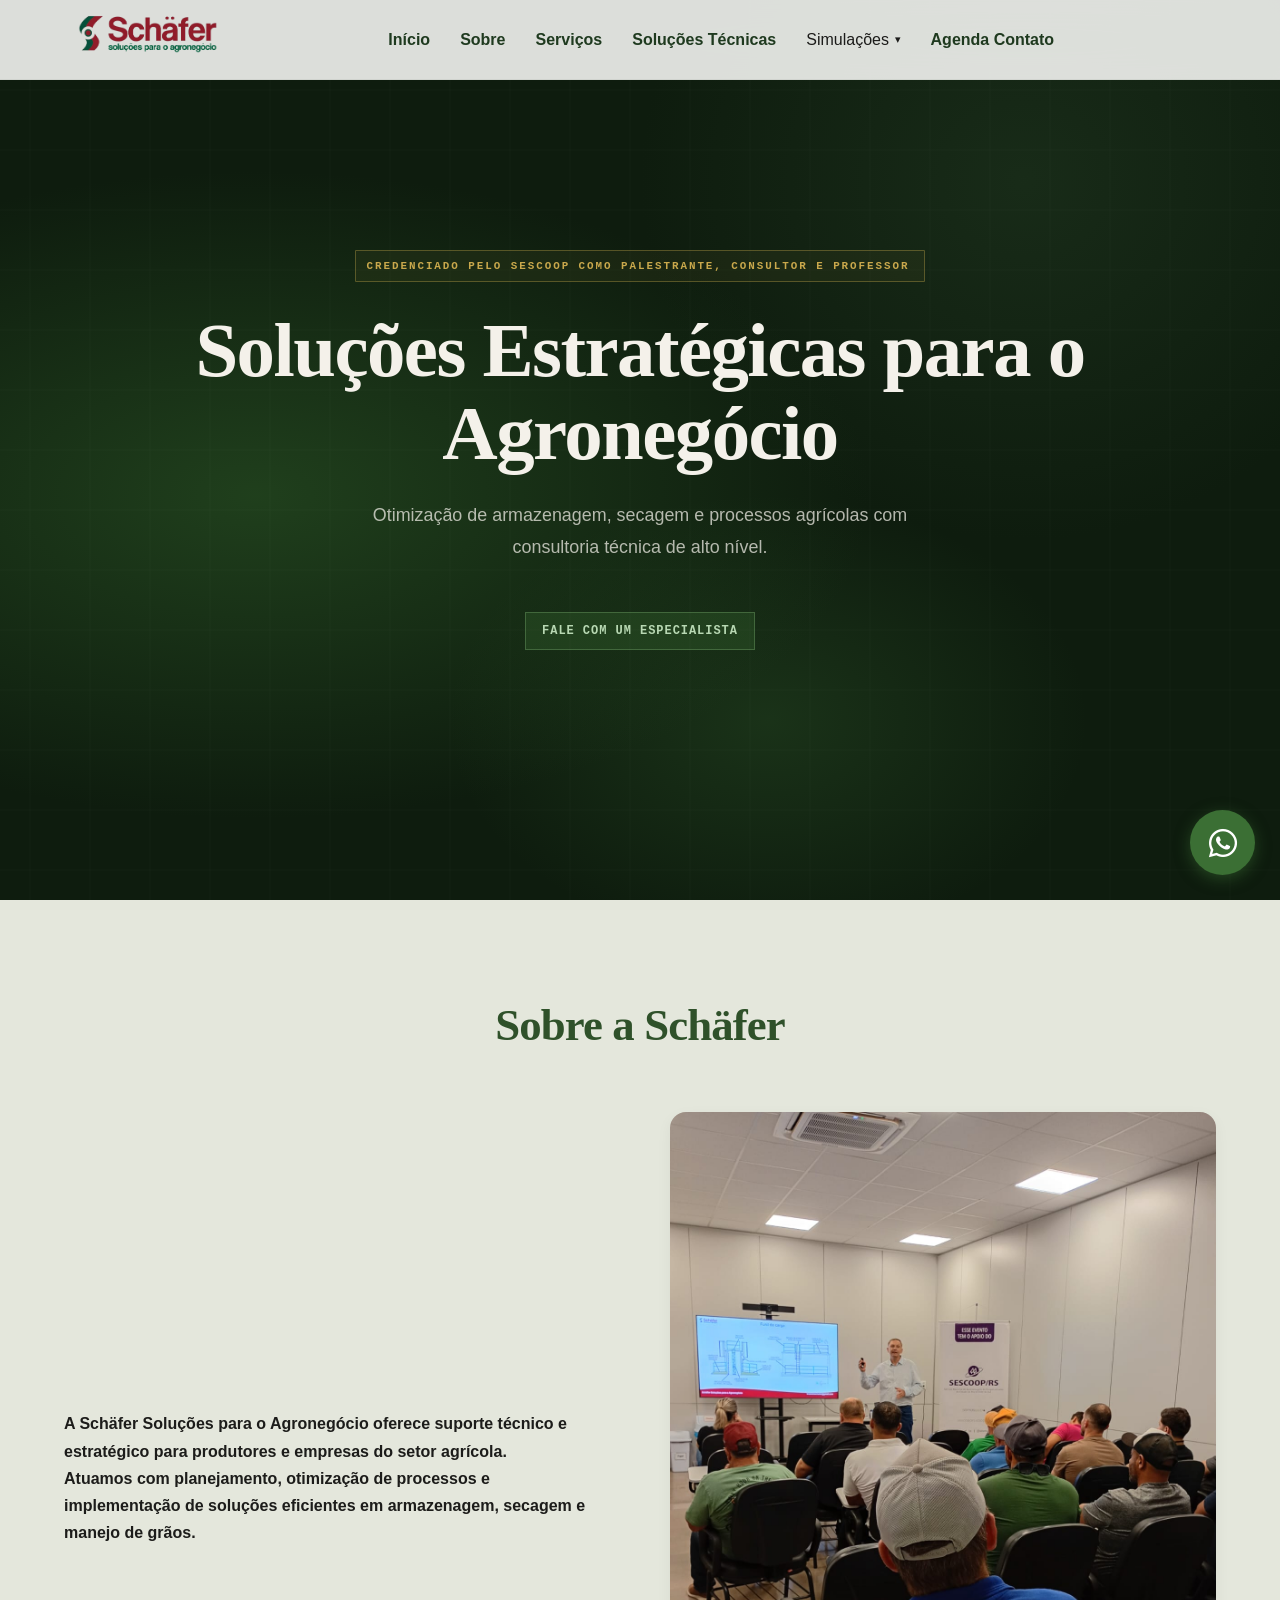
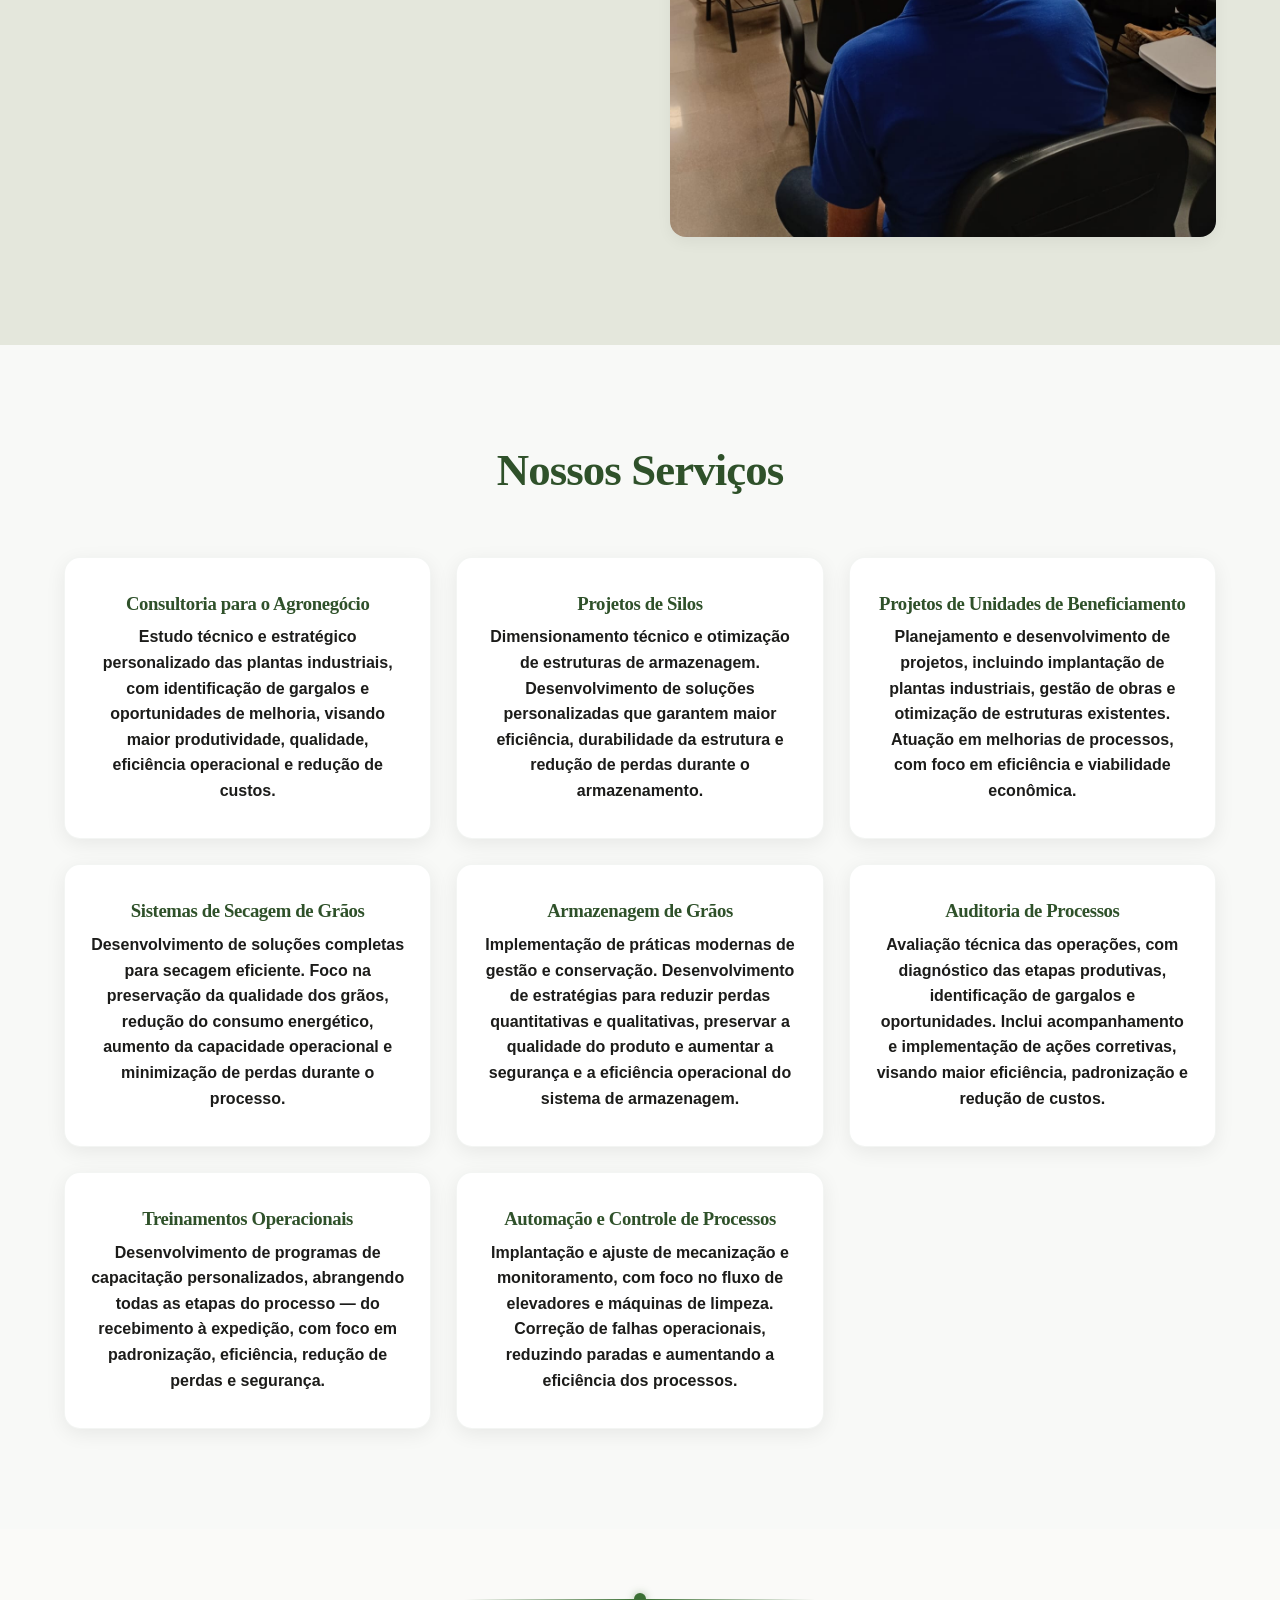
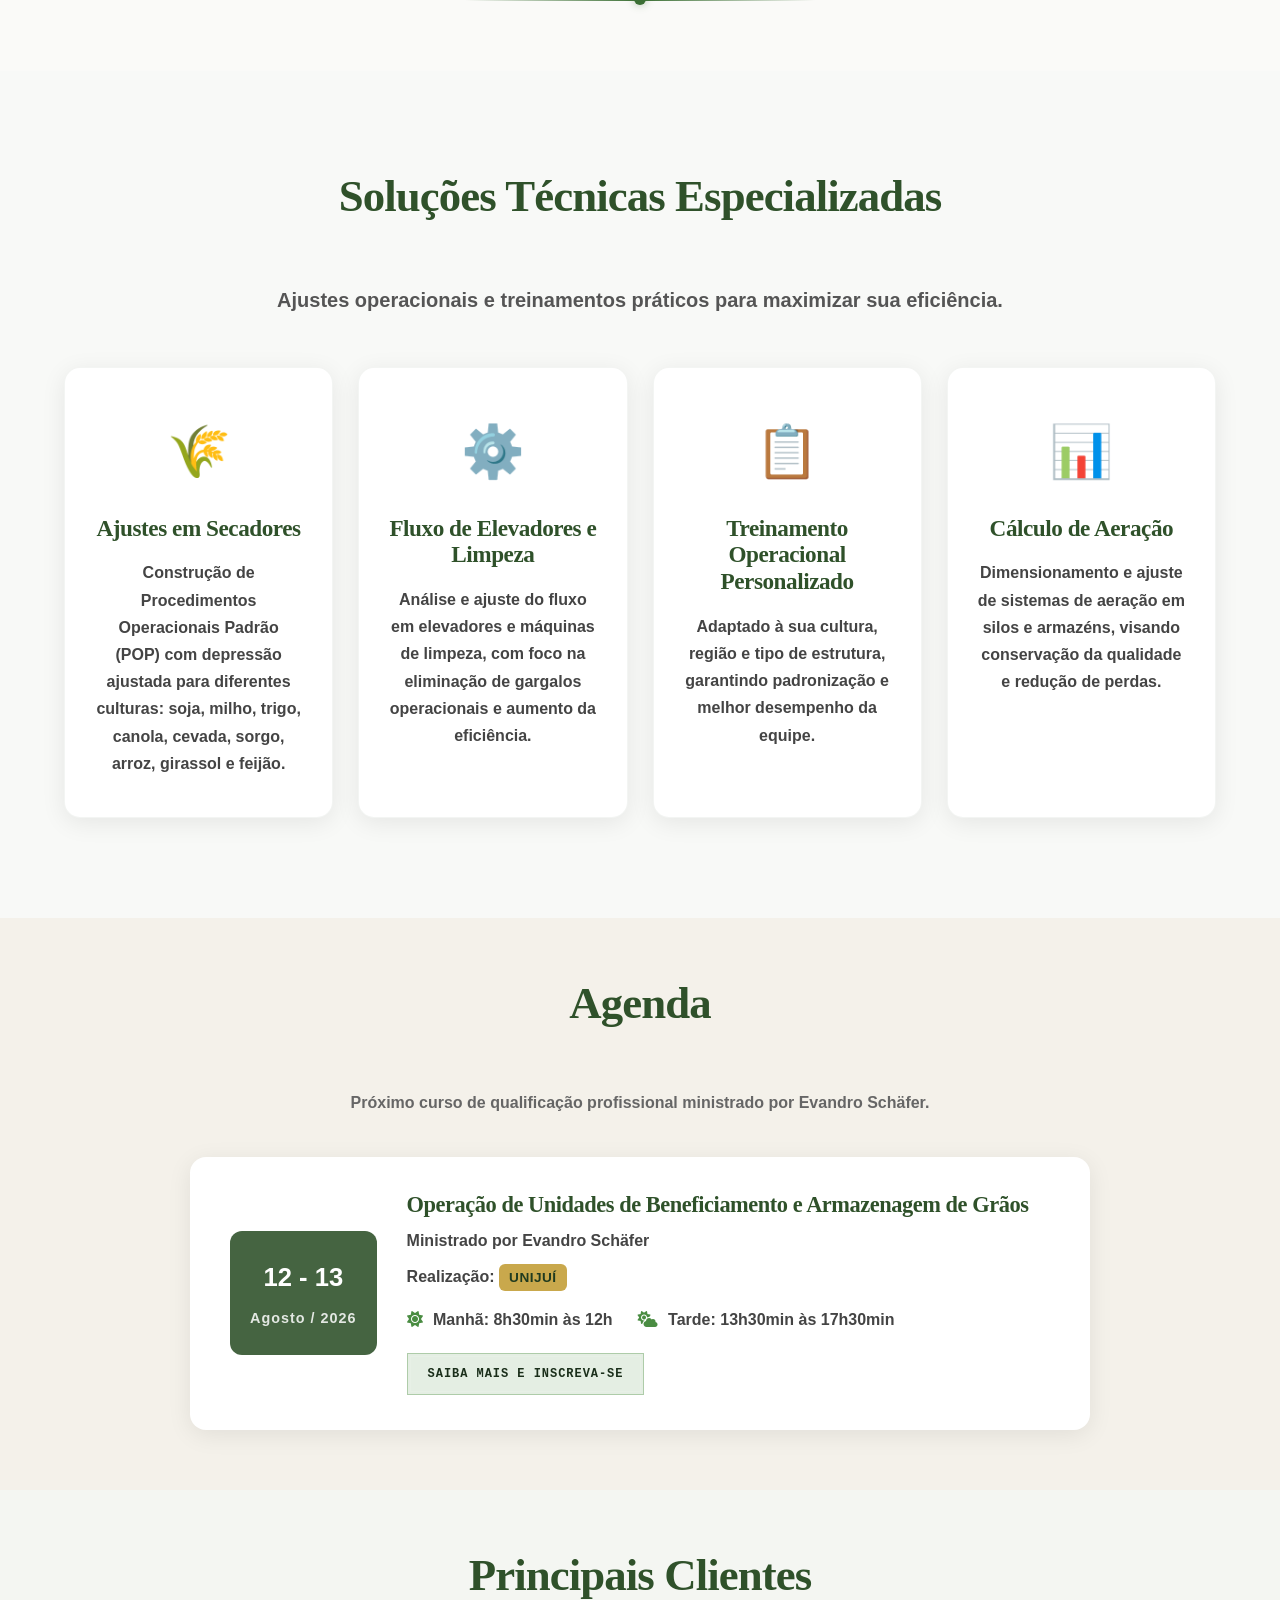
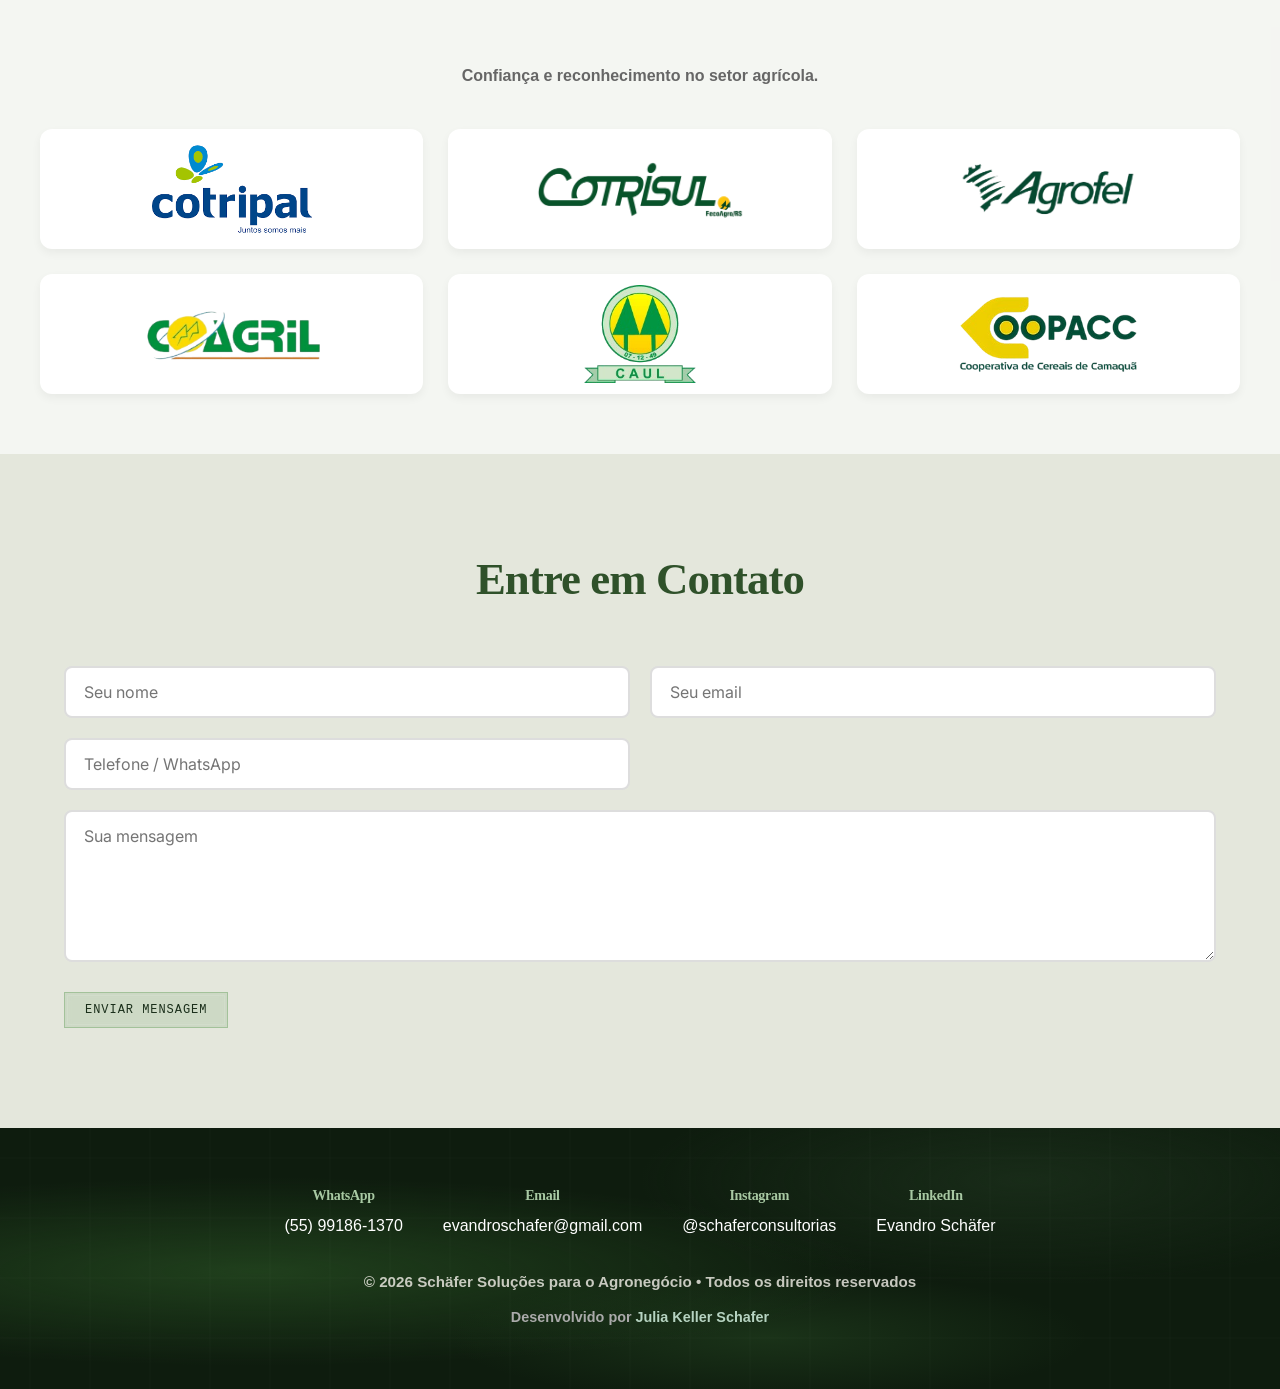
==== index.html @ 18517908 "Fix HTML tag for strong element in index.html" ====
<!DOCTYPE html>
<html lang="pt-br">
<head>
    <meta charset="UTF-8">
    <meta name="viewport" content="width=device-width, initial-scale=1.0">
    <title>Schäfer Soluções | Consultoria Agrícola e Armazenagem de Grãos no RS</title>
    <meta name="description" content="Consultoria agrícola especializada em armazenagem, secagem e manejo de grãos. Soluções eficientes para o agronegócio no Rio Grande do Sul.">
    <meta name="keywords" content="consultoria agrícola, armazenagem de grãos, secagem de grãos, silos, agronegócio RS">
    <meta name="author" content="Schäfer Soluções para o Agronegócio">
    <meta name="robots" content="index, follow">
    <meta property="og:title" content="Schäfer Soluções para o Agronegócio">
    <meta property="og:description" content="Soluções em armazenagem, secagem e manejo de grãos.">
    <meta property="og:type" content="website">
    <meta property="og:url" content="https://schafersolucoes.com.br/">
    <meta property="og:image" content="https://schafersolucoes.com.br/logo.png">
    <link rel="canonical" href="https://schafersolucoes.com.br/">
    <link rel="stylesheet" href="style.css">
    <meta name="geo.region" content="BR-RS">
    <meta name="geo.placename" content="Rio Grande do Sul">
    <link rel="icon" href="/schafer_mini.png" type="image/png">
    <link rel="icon" sizes="32x32" href="/schafer_mini.png">
    <link rel="icon" sizes="192x192" href="/schafer_mini.png">
    <link rel="apple-touch-icon" href="/schafer_mini.png">
    <link href="https://fonts.googleapis.com/css2?family=Inter:wght@400;500;600;700&family=Playfair+Display:wght@700&display=swap" rel="stylesheet">
    <link rel="stylesheet" href="https://cdnjs.cloudflare.com/ajax/libs/font-awesome/6.5.0/css/all.min.css">

    <!-- ============================================================
         SIMULAÇÕES — estilos do item de menu (adição isolada)
         Fica depois do style.css para sobrepor corretamente.
         ============================================================ -->
    <style>
        .sim-dropdown { position: relative; display: inline-block; }

        .sim-toggle {
            font: inherit;
            color: inherit;
            background: none;
            border: 0;
            padding: 0;
            margin: 0;
            cursor: pointer;
            display: inline-flex;
            align-items: center;
            gap: .35rem;
            line-height: inherit;
            white-space: nowrap;
        }
        .sim-caret { font-size: .7em; transition: transform .2s ease; }
        .sim-dropdown.is-open .sim-caret { transform: rotate(180deg); }

        .sim-menu {
            position: absolute;
            top: calc(100% + 14px);
            left: 50%;
            transform: translateX(-50%) translateY(-6px);
            min-width: 330px;
            background: #fff;
            border-radius: 12px;
            box-shadow: 0 14px 36px rgba(0, 0, 0, .16);
            padding: .5rem;
            opacity: 0;
            visibility: hidden;
            transition: opacity .18s ease, transform .18s ease, visibility .18s;
            z-index: 1200;
        }
        .sim-dropdown.is-open .sim-menu {
            opacity: 1;
            visibility: visible;
            transform: translateX(-50%) translateY(0);
        }

        /* Especificidade alta para vencer as regras de ".menu a" do style.css */
        .menu .sim-menu a,
        .sim-menu a {
            display: flex;
            gap: .7rem;
            align-items: flex-start;
            padding: .7rem .8rem;
            margin: 0;
            border-radius: 8px;
            text-decoration: none;
            color: #1f3a1f;
            font-size: .92rem;
            font-weight: 400;
            text-align: left;
            line-height: 1.35;
            transition: background .15s ease;
        }
        .menu .sim-menu a:hover,
        .sim-menu a:hover {
            background: rgba(59, 111, 52, .09);
            color: #3b6f34;
        }

        .sim-menu strong { display: block; font-size: .92rem; font-weight: 600; }
        .sim-menu small  { display: block; font-size: .78rem; opacity: .65; margin-top: .2rem; font-weight: 400; }
        .sim-ico { font-size: 1.1rem; line-height: 1.35; flex-shrink: 0; }

        /* --- Mobile: vira acordeão dentro do menu ☰ --- */
        @media (max-width: 900px) {
            .sim-dropdown { display: block; width: 100%; }
            .sim-toggle   { width: 100%; justify-content: center; }

            .sim-menu {
                position: static;
                transform: none;
                min-width: 0;
                width: 100%;
                box-shadow: none;
                background: rgba(59, 111, 52, .07);
                margin-top: .5rem;
                padding: .25rem;
                display: none;
                opacity: 1;
                visibility: visible;
            }
            .sim-dropdown.is-open .sim-menu { display: block; transform: none; }
            .sim-menu small { display: none; }
        }
    </style>
</head>

<body>
    <!-- HEADER -->
    <header class="cabecalho">
        <div class="logo-area">
            <a href="#inicio">
                <img src="./logo.png" alt="Logo Schäfer" class="logo">
            </a>
        </div>
        
        <nav class="menu" id="menu">
            <a href="#inicio">Início</a>
            <a href="#sobre">Sobre</a>
            <a href="#servicos">Serviços</a>
            <a href="#servicos-tecnicos">Soluções Técnicas</a>

            <!-- ===== SIMULAÇÕES (novo) ===== -->
            <div class="sim-dropdown" id="sim-dropdown">
                <button type="button" class="sim-toggle" id="sim-toggle" aria-expanded="false" aria-haspopup="true">
                    Simulações
                    <span class="sim-caret" aria-hidden="true">▾</span>
                </button>

                <div class="sim-menu" role="menu">
                    <a role="menuitem"
                       href="https://juliaschafer.github.io/simuladorSchafer/"
                       target="_blank" rel="noopener noreferrer">
                        <span class="sim-ico" aria-hidden="true">🌾</span>
                        <span>
                            <strong>Simulador de Perdas na Armazenagem</strong>
                            <small>Estime perdas de matéria seca e o impacto financeiro</small>
                        </span>
                    </a>

                    <a role="menuitem"
                       href="https://juliaschafer.github.io/simuladorInsetorSchafer/"
                       target="_blank" rel="noopener noreferrer">
                        <span class="sim-ico" aria-hidden="true">🪲</span>
                        <span>
                            <strong>Simulador de Infestação em Grãos Armazenados</strong>
                            <small>Projete o crescimento populacional de insetos</small>
                        </span>
                    </a>

                    <a role="menuitem"
                       href="https://juliaschafer.github.io/Simuladorequilibrioschafer/"
                       target="_blank" rel="noopener noreferrer">
                        <span class="sim-ico" aria-hidden="true">💧</span>
                        <span>
                            <strong>Simulador de Equilíbrio Higroscópico<strong>
                            <small>Projete a umidade em que o grão vai estacionar</small>
                        </span>
                    </a>
                </div>
            </div>
            <!-- ===== /SIMULAÇÕES ===== -->

            <a href="#agenda">Agenda</a>
            <a href="#contato">Contato</a>
        </nav>

        <button class="menu-mobile" id="menu-btn">☰</button>
    </header>

    <!-- HERO -->
    <section id="inicio" class="hero">
        <div class="hero-content">
            <p class="hero-cred">
                Credenciado pelo SESCOOP como palestrante, consultor e professor
            </p>
            <h1>Soluções Estratégicas para o Agronegócio</h1>
            
            <p class="hero-desc">
                Otimização de armazenagem, secagem e processos agrícolas com consultoria técnica de alto nível.
            </p>
            <a href="#contato" class="btn-primary">Fale com um Especialista</a>
        </div>
    </section>


    <!-- SOBRE -->
    <section id="sobre" class="section">
        <div class="container">
            <h2>Sobre a Schäfer</h2>
            <div class="sobre-grid">
                <div class="sobre-texto">
                    <p>A Schäfer Soluções para o Agronegócio oferece suporte técnico e estratégico para produtores e empresas do setor agrícola.</p>
                    <p>Atuamos com planejamento, otimização de processos e implementação de soluções eficientes em armazenagem, secagem e manejo de grãos.</p>
                </div>
                <div class="sobre-imagem">
                    <img src="palestra.jpeg" alt="Palestra Schäfer">
                </div>
            </div>
        </div>
    </section>

    <!-- SERVIÇOS GERAIS -->
    <section id="servicos" class="section bg-light">
        <div class="container">
            <h2>Nossos Serviços</h2>
            <div class="servicos-grid">
                <div class="card"><h3>Consultoria para o Agronegócio</h3><p>Estudo técnico e estratégico personalizado das plantas industriais, com identificação de gargalos e oportunidades de melhoria, visando maior produtividade, qualidade, eficiência operacional e redução de custos.</p></div>
                <div class="card"><h3>Projetos de Silos</h3><p>Dimensionamento técnico e otimização de estruturas de armazenagem. Desenvolvimento de soluções personalizadas que garantem maior eficiência, durabilidade da estrutura e redução de perdas durante o armazenamento.</p></div>
                <div class="card"><h3>Projetos de Unidades de Beneficiamento</h3><p> Planejamento e desenvolvimento de projetos, incluindo implantação de plantas industriais, gestão de obras e otimização de estruturas existentes. Atuação em melhorias de processos, com foco em eficiência e viabilidade econômica.</p></div>
                <div class="card"><h3>Sistemas de Secagem de Grãos</h3><p>Desenvolvimento de soluções completas para secagem eficiente. Foco na preservação da qualidade dos grãos, redução do consumo energético, aumento da capacidade operacional e minimização de perdas durante o processo.</p></div>
                <div class="card"><h3>Armazenagem de Grãos</h3><p>Implementação de práticas modernas de gestão e conservação. Desenvolvimento de estratégias para reduzir perdas quantitativas e qualitativas, preservar a qualidade do produto e aumentar a segurança e a eficiência operacional do sistema de armazenagem.</p></div>
                <div class="card"><h3>Auditoria de Processos</h3><p>Avaliação técnica das operações, com diagnóstico das etapas produtivas, identificação de gargalos e oportunidades. Inclui acompanhamento e implementação de ações corretivas, visando maior eficiência, padronização e redução de custos.</p></div>
                <div class="card"><h3>Treinamentos Operacionais</h3><p>Desenvolvimento de programas de capacitação personalizados, abrangendo todas as etapas do processo — do recebimento à expedição, com foco em padronização, eficiência, redução de perdas e segurança.</p></div>
                <div class="card"><h3>Automação e Controle de Processos</h3><p>Implantação e ajuste de mecanização e monitoramento, com foco no fluxo de elevadores e máquinas de limpeza. Correção de falhas operacionais, reduzindo paradas e aumentando a eficiência dos processos.</p></div>
            </div>
        </div>
    </section>

    <div class="divider-elegante"></div>

    <!-- SOLUÇÕES TÉCNICAS -->
    <section id="servicos-tecnicos" class="section">
        <div class="container">
            <h2>Soluções Técnicas Especializadas</h2>
            <p class="subtitulo">Ajustes operacionais e treinamentos práticos para maximizar sua eficiência.</p>
        
            <div class="servicos-destaque-grid">
                <div class="card-destaque">
                <div class="card-icon">🌾</div>
                <h3>Ajustes em Secadores</h3>
                <p>Construção de <strong>Procedimentos Operacionais Padrão (POP)</strong> com depressão ajustada para diferentes culturas: soja, milho, trigo, canola, cevada, sorgo, arroz, girassol e feijão.</p>
            </div>

            <div class="card-destaque">
                <div class="card-icon">⚙️</div>
                <h3>Fluxo de Elevadores e Limpeza</h3>
                <p>Análise e ajuste do fluxo em elevadores e máquinas de limpeza, com foco na eliminação de gargalos operacionais e aumento da eficiência.</p>
            </div>

            <div class="card-destaque">
                <div class="card-icon">📋</div>
                <h3>Treinamento Operacional Personalizado</h3>
                <p>Adaptado à sua cultura, região e tipo de estrutura, garantindo padronização e melhor desempenho da equipe.</p>
            </div>

            <div class="card-destaque">
                <div class="card-icon">📊</div>
                <h3>Cálculo de Aeração</h3>
                <p>Dimensionamento e ajuste de sistemas de aeração em silos e armazéns, visando conservação da qualidade e redução de perdas.</p>
            </div>
        </div>
    </section>

    <!-- AGENDA -->
    <section id="agenda" class="agenda-section">
        <div class="agenda-container">
            <h2>Agenda</h2>
            <p class="agenda-subtitulo">Próximo curso de qualificação profissional ministrado por Evandro Schäfer.</p>

            <div class="agenda-card">
                <div class="agenda-data">
                    <span class="agenda-dia">12 - 13</span>
                    <span class="agenda-mes">Agosto / 2026</span>
                </div>
                <div class="agenda-info">
                    <h3>Operação de Unidades de Beneficiamento e Armazenagem de Grãos</h3>
                    <p class="agenda-instrutor">Ministrado por <strong>Evandro Schäfer</strong></p>
                    <p class="agenda-realizacao">Realização: <span class="badge-unijui">UNIJUÍ</span></p>

                    <div class="agenda-horarios">
                        <span><i class="fas fa-sun"></i> Manhã: 8h30min às 12h</span>
                        <span><i class="fas fa-cloud-sun"></i> Tarde: 13h30min às 17h30min</span>
                    </div>

                    <a href="https://www.unijui.edu.br/estude/educacao-continuada/qualificacao-profissional/operaco-de-unidades-de-beneficiamento-e-armazenagem-de-gros-721" target="_blank" rel="noopener noreferrer" class="btn-msg">
                        Saiba mais e inscreva-se
                    </a>
                </div>
            </div>
        </div>
    </section>

    <!-- Principais Clientes -->
<section id="clientes" class="clientes-section">
    <div class="clientes-container">
        <h2>Principais Clientes</h2>
        <p class="clientes-subtitulo">Confiança e reconhecimento no setor agrícola.</p>

        <div class="clientes-grid">
            <div class="cliente-card">
                <img src="./cotripal.png" alt="Cotipal">
            </div>

            <div class="cliente-card">
                <img src="./cotrisul.png" alt="Cotrisul">
            </div>

            <div class="cliente-card">
                <img src="./agrofel.png" alt="Agrofel">
            </div>

            <div class="cliente-card">
                <img src="./coagril.png" alt="Coagril">
            </div>

            <div class="cliente-card">
                <img src="./caul.png" alt="Caul">
            </div>

            <div class="cliente-card">
                <img src="./coopacc.png" alt="Coopac">
            </div>
        </div>
    </div>
</section>

    <!-- CONTATO -->
    <section id="contato" class="section bg-light">
        <div class="container">
            <h2>Entre em Contato</h2>
            
            <form action="https://formsubmit.co/evandroschafer@gmail.com" method="POST" id="contact-form"   target="_blank">
                
                <div class="form-grid">
                    <div class="form-group">
                        <input id = "nomeform" type="text" name="nome" placeholder="Seu nome" required>
                    </div>
                    <div class="form-group">
                        <input id = "emailform" type="email" name="email" placeholder="Seu email" required>
                    </div>
                    <div class="form-group">
                        <input id = "telefoneform" type="tel" name="telefone" placeholder="Telefone / WhatsApp">
                    </div>
                    <div class="form-group full">
                        <textarea id = "mensagemform" name="mensagem" placeholder="Sua mensagem" rows="6" required></textarea>
                    </div>
                </div>

                <input type="hidden" name="_subject" value="Nova mensagem do site Schäfer!">
                <input type="hidden" name="_captcha" value="false">
                <input type="hidden" name="_url" value="Schäfer Soluções">
                <input type="text" name="_honey" style="display:none;" aria-hidden="true">

                <button type="submit" class="btn-msg">Enviar Mensagem</button>
            </form>

            <!-- Mensagem de Sucesso (aparece depois do envio) -->
            <div id="success-message" class="success-message" style="display: none; text-align: center; padding: 40px 20px; background: #f0f8f0; border-radius: 12px; margin-top: 30px;">
                <i class="fas fa-check-circle" style="font-size: 3.8rem; color: #3b6f34;"></i>
                <h3 style="color: #1f3a1f; margin: 15px 0 10px;">Mensagem enviada com sucesso!</h3>
                <p style="color: #444;">Obrigado pelo contato!<br>Em breve entraremos em contato.</p>
            </div>
        </div>
    </section>

    <!-- BOTÃO WHATSAPP FLUTUANTE -->
    <a href="https://wa.me/5555991861370" target="_blank" class="whatsapp-float" title="Falar no WhatsApp">
        <i class="fab fa-whatsapp"></i>
    </a>

    <!-- FOOTER -->
<footer class="rodape">
    <div class="contato">
        <div class="contato-item">
            <h4>WhatsApp</h4>
            <a href="https://wa.me/5555991861370" target="_blank" rel="noopener noreferrer">
                (55) 99186-1370
            </a>
        </div>

        <div class="contato-item">
            <h4>Email</h4>
            <a href="mailto:evandroschafer@gmail.com">
                evandroschafer@gmail.com
            </a>
        </div>

        <div class="contato-item">
            <h4>Instagram</h4>
            <a href="https://www.instagram.com/schaferconsultorias" target="_blank" rel="noopener noreferrer">
                @schaferconsultorias
            </a>
        </div>

        <div class="contato-item">
            <h4>LinkedIn</h4>
            <a href="https://www.linkedin.com/in/evandro-sch%C3%A4fer-57763055/" target="_blank" rel="noopener noreferrer">
                Evandro Schäfer
            </a>
        </div>
    </div>
    
    <p class="footer-copy">
        © 2026 Schäfer Soluções para o Agronegócio • Todos os direitos reservados
    </p>

<p class="footer-dev">
    Desenvolvido por 
    <a href="mailto:juliakellerschafer@gmail.com">
        Julia Keller Schafer
    </a>
</p>
</footer>

    <script src="script.js"></script>

    <!-- ============================================================
         SIMULAÇÕES — comportamento do dropdown (adição isolada)
         Roda depois do script.js, sem alterar nada dele.
         ============================================================ -->
    <script>
    (function () {
        var drop = document.getElementById('sim-dropdown');
        var btn = document.getElementById('sim-toggle');
        var menuBtn = document.getElementById('menu-btn');
        if (!drop || !btn) return;

        // Detecta o modo mobile pela visibilidade real do botão ☰,
        // assim funciona qualquer que seja o breakpoint do style.css.
        function isMobile() {
            return menuBtn && getComputedStyle(menuBtn).display !== 'none';
        }

        function setOpen(open) {
            drop.classList.toggle('is-open', open);
            btn.setAttribute('aria-expanded', open ? 'true' : 'false');
        }

        btn.addEventListener('click', function (e) {
            e.preventDefault();
            e.stopPropagation();
            setOpen(!drop.classList.contains('is-open'));
        });

        // Desktop: abre ao passar o mouse
        drop.addEventListener('mouseenter', function () {
            if (!isMobile()) setOpen(true);
        });
        drop.addEventListener('mouseleave', function () {
            if (!isMobile()) setOpen(false);
        });

        // Fecha ao clicar fora
        document.addEventListener('click', function (e) {
            if (!drop.contains(e.target)) setOpen(false);
        });

        // Fecha ao escolher um simulador
        drop.querySelectorAll('.sim-menu a').forEach(function (a) {
            a.addEventListener('click', function () { setOpen(false); });
        });

        // Esc fecha
        document.addEventListener('keydown', function (e) {
            if (e.key === 'Escape') setOpen(false);
        });
    })();
    </script>
</body>
</html>
---- style.css ----
* {
    margin: 0;
    padding: 0;
    box-sizing: border-box;
}

#sobre {
  background: rgb(228, 231, 220);
}
#servicos {
  background: #f8f9f7;
}
#servicos-tecnicos {
  background:#f8f9f7 ; 
}
#contato {
  background: rgb(228, 231, 220);
}

@import url('https://fonts.googleapis.com/css2?family=Cormorant+Garamond:ital,wght@0,400;0,500;0,600;0,700;1,400;1,600&family=DM+Sans:wght@300;400;500;600&family=DM+Mono:wght@400;500&display=swap');

:root {
  --forest:    #1a2e1a;
  --deep:      #0e1c0e;
  --green:     #2e5c28;
  --mid:       #4a8c42;
  --sage:      #7aab70;
  --mint:      #b8d8b3;
  --cream:     #f4f1ea;
  --parchment: #ede9de;
  --gold:      #c9a84c;
  --gold-lt:   #e8c96a;
  --white:     #fafaf8;
  --ink:       #1c1c1a;
  --muted:     #6b6b60;
  --font-display: 'Cormorant Garamond', serif;
  --font-body:    'DM Sans', sans-serif;
  --font-mono:    'DM Mono', monospace;
  --ease-out: cubic-bezier(0.16, 1, 0.3, 1);
}
*, *::before, *::after { margin: 0; padding: 0; box-sizing: border-box; }
html { scroll-behavior: smooth; }

*, *::before, *::after { margin: 0; padding: 0; box-sizing: border-box; }
html { scroll-behavior: smooth; }
body {
  font-family: var(--font-body);
  font-weight: 300;
  color: var(--ink);
  background: var(--white);
  line-height: 1.7;
  overflow-x: hidden;
}

h1, h2, h3, h4 {
  font-family: var(--font-display);
  font-weight: 600;
  line-height: 1.15;
  letter-spacing: -0.02em;
}
::selection { background: var(--gold); color: var(--forest); }
::-webkit-scrollbar { width: 6px; }
::-webkit-scrollbar-track { background: var(--cream); }
::-webkit-scrollbar-thumb { background: var(--sage); border-radius: 3px; }

.cabecalho {
  position: fixed; top: 0; left: 0; right: 0; z-index: 1000;
  padding: 0 5%; height: 80px;
  display: flex; align-items: center; justify-content: space-between;
  background: rgba(250,250,248,0.88);
  backdrop-filter: blur(20px) saturate(1.4);
  -webkit-backdrop-filter: blur(20px) saturate(1.4);
  border-bottom: 1px solid rgba(26,46,26,0.06);
  transition: all 0.4s var(--ease-out);
}
.cabecalho.scrolled {
  background: rgba(250,250,248,0.97);
  box-shadow: 0 4px 30px rgba(26,46,26,0.08);
}

.logo { height: 65px; width: auto; transition: opacity 0.3s; }
.logo:hover { opacity: 0.8; }

.menu {
    display: flex;
    gap: 30px;
}

.menu a {
    text-decoration: none;
    color: #1f3a1f; 
    font-weight: 600;  
    font-size: 1rem;
    transition: all 0.3s ease;
}

.menu a:hover {
    color: #3b6f34;
}

/* Hero */


.hero {
  position: relative; min-height: 100vh;
  display: flex; align-items: center; overflow: hidden;
  background: var(--deep);
}
.hero::before {
  content: ''; position: absolute; inset: 0;
  background:
    radial-gradient(ellipse 80% 60% at 20% 55%, rgba(46,92,40,0.55) 0%, transparent 60%),
    radial-gradient(ellipse 60% 80% at 80% 20%, rgba(26,46,26,0.85) 0%, transparent 50%),
    radial-gradient(ellipse 50% 50% at 60% 80%, rgba(74,140,66,0.2) 0%, transparent 50%);
  animation: heroShift 14s ease-in-out infinite alternate;
}
@keyframes heroShift {
  0%   { transform: scale(1) translate(0,0); }
  100% { transform: scale(1.05) translate(-1.5%,1%); }
}
.hero::after {
  content: ''; position: absolute; inset: 0;
  background-image: url("data:image/svg+xml,%3Csvg width='60' height='60' viewBox='0 0 60 60' xmlns='http://www.w3.org/2000/svg'%3E%3Cg fill='none' stroke='rgba(184,216,179,0.035)' stroke-width='0.5'%3E%3Cpath d='M0 30h60M30 0v60'/%3E%3C/g%3E%3C/svg%3E");
  pointer-events: none;
}

.hero-content {
  position: relative;
  z-index: 2;
  width: 90%;
  max-width: 1000px; 
  margin: 0 auto;
  text-align: center;
  animation: heroReveal 1.2s var(--ease-out) both;
}

@keyframes heroReveal {
  from { opacity: 0; transform: translateY(40px); }
  to   { opacity: 1; transform: translateY(0); }
}

.hero-cred {
  display: inline-flex; align-items: center; gap: 10px;
  font-family: var(--font-mono); font-size: 0.68rem;
  letter-spacing: 0.18em; text-transform: uppercase; color: var(--gold);
  margin-bottom: 28px; padding: 6px 14px 6px 10px;
  border: 1px solid rgba(201,168,76,0.35); border-radius: 1px;
  background: rgba(201,168,76,0.06); backdrop-filter: blur(4px);
}

@keyframes credPulse {
  0%, 100% { opacity: 1; transform: scale(1); }
  50%       { opacity: 0.4; transform: scale(1.4); }
}

.hero h1 {
  font-size: clamp(2.8rem, 6vw, 5.2rem);
  font-weight: 700; color: var(--cream); line-height: 1.08; margin-bottom: 24px;
}
.hero h1 em { font-style: italic; color: var(--sage); }

.hero-desc {
  font-size: clamp(1rem, 1.4vw, 1.15rem); font-weight: 300;
  color: rgba(244,241,234,0.72); max-width: 560px; margin: 0 auto 48px; line-height: 1.78;
}

.hero-cta-group { display: flex; gap: 14px; flex-wrap: wrap; align-items: center; justify-content: center; }

.btn-msg {
  display: inline-flex;
  align-items: center;
  justify-content: center;

  padding: 10px 20px;

  background: rgba(74,140,66,0.15); /* leve */
  color: var(--forest); /* contraste melhor */

  border: 1px solid rgba(122,171,112,0.5);
  border-radius: 0;

  font-family: var(--font-mono);
  font-size: 0.75rem;
  letter-spacing: 0.08em;
  text-transform: uppercase;
  text-decoration: none;

  cursor: pointer;

  backdrop-filter: blur(4px);
  transition: all 0.25s ease;
}
.btn-msg:hover {
  background: rgba(74,140,66,0.25);
  transform: scale(1.05);
}

.btn-msg::after {
  content: '';
  position: absolute;
  inset: 2px;
  border: 1px solid rgba(255,255,255,0.1);
  pointer-events: none;
}

.btn-primary {
  display: inline-flex;
  align-items: center;
  justify-content: center;

  padding: 8px 16px;

  background: rgba(74,140,66,0.2);
  color: var(--mint);

  border: 1px solid rgba(122,171,112,0.38);
  border-radius: 0; 

  font-family: var(--font-mono);
  font-size: 0.75rem;
  letter-spacing: 0.08em;

  text-transform: uppercase;
  text-decoration: none;
  cursor: pointer;

  backdrop-filter: blur(4px);
  transition: all 0.3s var(--ease-out);
}
.btn-primary:hover {
    background: #2d5a27;
    transform: translateY(-2px);
}
/* Seções gerais */
.section {
    padding: 100px 5%;
}

.container {
    max-width: 1200px;
    margin: 0 auto;
}

h2 {
    text-align: center;
    font-size: 2.8rem;
    margin-bottom: 60px;
    color: #2f512a; 
    letter-spacing: -0.02em; 
}

.bg-light {
    background: #f8f9f7;
}

/* Grid de serviços */
.servicos-grid {
    display: grid;
    grid-template-columns: repeat(auto-fit, minmax(280px, 1fr));
    gap: 25px;
}

.card, .card-destaque {
    background: #ffffff; 
    border: 1px solid rgba(31, 58, 31, 0.05); /* Very faint border */
    border-radius: 12px;
    box-shadow: 0 4px 20px rgba(31, 58, 31, 0.04); /* Soft green-tinted shadow */
}

.card {
    background: white;
    padding: 35px 25px;
    border-radius: 16px;
    box-shadow: 0 5px 20px rgba(0,0,0,0.07);
    transition: transform 0.3s, box-shadow 0.3s;
}

.card:hover {
    transform: translateY(-10px);
    border-color: #3b6f34;
    box-shadow: 0 15px 30px rgba(59, 111, 52, 0.15);
}

.card h3 {
    color: #2f512a;
    margin-bottom: 15px;
}

/* Sobre */
.sobre-grid {
    display: grid;
    grid-template-columns: 1fr 1fr;
    gap: 60px;
    align-items: center;
}

.sobre-imagem img {
    width: 100%;
    border-radius: 16px;
    box-shadow: 0 5px 15px rgba(0, 0, 0, 0.05); /* Sombra base sutil */
    transition: transform 0.5s ease, box-shadow 0.5s ease;
}

.sobre-imagem img:hover {
    transform: translateY(-12px) scale(1.02); /* Sobe 12px e dá um zoom de 2% */
    box-shadow: 0 20px 35px rgba(31, 58, 31, 0.15); /* Sombra maior puxada para o verde escuro */
}


/* Formulário */
.form-grid {
    display: grid;
    grid-template-columns: 1fr 1fr;
    gap: 20px;
    margin-bottom: 30px;
}

.form-grid input,
.form-grid textarea {
    width: 100%;
    padding: 14px 18px;
    border: 1px solid #ddd;
    border-radius: 8px;
    font-family: inherit;
}

.form-grid textarea {
    grid-column: span 2;
}

/* Contato info */
.contato-info {
    display: flex;
    justify-content: center;
    flex-wrap: wrap;
    gap: 40px;
    margin-top: 60px;
}

.contato-item {
    text-align: center;
}

.contato-item a {
    color: #3b6f34;
    font-weight: 600;
}

/* Footer */
footer {
    background: #2d5a27;
    color: white;
    text-align: center;
    padding: 30px 20px;
}

/* Menu mobile */
.menu-mobile {
    display: none;
    font-size: 1.8rem;
    background: none;
    border: none;
    color: #1f3a1f;
}

/* Responsivo */
@media (max-width: 768px) {
    .menu {
        position: fixed;
        top: 80px;
        left: -100%;
        width: 100%;
        height: calc(100vh - 80px);
        background: white;
        flex-direction: column;
        align-items: center;
        justify-content: start;
        padding-top: 50px;
        transition: left 0.4s ease;
        box-shadow: 0 10px 20px rgba(0,0,0,0.1);
    }
    
    .menu.active {
        left: 0;
    }
    
    .menu-mobile {
        display: block;
    }
    
    .hero h1 {
        font-size: 2.6rem;
    }
    
    .sobre-grid {
        grid-template-columns: 1fr;
    }
}

/* Subtítulo da seção */
.subtitulo {
    text-align: center;
    font-size: 1.25rem;
    max-width: 800px;
    margin: 0 auto 50px;
    color: #555;
}

/* Grid de serviços em destaque */
.servicos-destaque-grid {
    display: grid;
    grid-template-columns: repeat(auto-fit, minmax(300px, 1fr));
    gap: 30px;
}

.card-destaque {
    background: white;
    padding: 40px 30px;
    border-radius: 16px;
    box-shadow: 0 5px 25px rgba(0,0,0,0.08);
    transition: all 0.4s ease;
    text-align: center;
}

.card-destaque:hover {
    transform: translateY(-12px);
    box-shadow: 0 15px 35px rgba(59, 111, 52, 0.18);
}

.card-icon {
    font-size: 3.2rem;
    margin-bottom: 20px;
}

.card-destaque h3 {
    color: #2f512a;
    margin-bottom: 18px;
    font-size: 1.45rem;
}

.card-destaque p {
    color: #444;
    line-height: 1.7;
}

/* WhatsApp Button */
.contato-direto {
    text-align: center;
    margin-top: 50px;
}

.whatsapp-btn {
    display: inline-flex;
    align-items: center;
    gap: 12px;
    background: #25D366;
    color: white;
    padding: 16px 28px;
    border-radius: 50px;
    text-decoration: none;
    font-size: 1.1rem;
    font-weight: 600;
    box-shadow: 0 4px 15px rgba(37, 211, 102, 0.4);
    transition: all 0.3s;
}

.whatsapp-btn:hover {
    background: #20ba5a;
    transform: scale(1.05);
    box-shadow: 0 8px 20px rgba(37, 211, 102, 0.5);
}

.whatsapp-btn i {
    font-size: 1.8rem;
}

.whatsapp-btn strong {
    font-size: 1.15rem;
}

/* Botão WhatsApp Flutuante */
/* Criação da animação contínua de flutuação */
@keyframes flutuar {
    0% { transform: translateY(0); }
    50% { transform: translateY(-12px); } /* Sobe 12 pixels na metade da animação */
    100% { transform: translateY(0); }
}


.whatsapp-float {
    position: fixed;
    bottom: 25px;
    right: 25px;
    background: #3b6f34; 
    color: white;
    width: 65px;
    height: 65px;
    border-radius: 50%;
    display: flex;
    align-items: center;
    justify-content: center;
    font-size: 32px;
    box-shadow: 0 4px 15px rgba(59, 111, 52, 0.5); 
    z-index: 9999;
    text-decoration: none;
    
    /* Animação de flutuar */
    animation: flutuar 3s ease-in-out infinite; 
    transition: background 0.3s ease, box-shadow 0.3s ease, transform 0.3s ease;
}

/* Efeito ao passar o mouse (Escurece igual ao botão Enviar Mensagem) */
.whatsapp-float:hover {
    background: #2d5a27; /* Cor de hover do botão Enviar Mensagem */
    animation-play-state: paused; 
    transform: scale(1.1); 
    box-shadow: 0 8px 25px rgba(45, 90, 39, 0.6);
}

/* Responsividade do botão WhatsApp */
@media (max-width: 768px) {
    .whatsapp-float {
        width: 58px;
        height: 58px;
        bottom: 20px;
        right: 20px;
        font-size: 28px;
    }
}

/* Footer */
.rodape {
  position: relative;
  background: var(--deep);
  color: var(--cream);
  text-align: center;
  padding: 60px 20px;
  overflow: hidden;
}

.rodape > * {
  position: relative;
  z-index: 2;
}

.rodape::before {
  content: '';
  position: absolute;
  inset: 0;

  background:
    radial-gradient(ellipse 80% 60% at 20% 55%, rgba(46,92,40,0.55) 0%, transparent 60%),
    radial-gradient(ellipse 60% 80% at 80% 20%, rgba(26,46,26,0.85) 0%, transparent 50%),
    radial-gradient(ellipse 50% 50% at 60% 80%, rgba(74,140,66,0.2) 0%, transparent 50%);

  animation: heroShift 14s ease-in-out infinite alternate;
}

.rodape::after {
  content: '';
  position: absolute;
  inset: 0;

  background-image: url("data:image/svg+xml,%3Csvg width='60' height='60' viewBox='0 0 60 60' xmlns='http://www.w3.org/2000/svg'%3E%3Cg fill='none' stroke='rgba(184,216,179,0.035)' stroke-width='0.5'%3E%3Cpath d='M0 30h60M30 0v60'/%3E%3C/g%3E%3C/svg%3E");

  pointer-events: none;
}

.contato {
    display: flex;
    justify-content: center;
    flex-wrap: wrap;
    gap: 40px;
    margin-bottom: 30px;
}

.contato-item {
    text-align: center;
}

.contato-item h4 {
    color: #a8c9a3;
    margin-bottom: 8px;
    font-size: 14px;
}

.contato-item a {
    color: white;
    text-decoration: none;
    font-weight: 500;
}

.contato-item a:hover {
    text-decoration: underline;
    color: #c8e6c0;
}

.footer-copy {
    margin-top: 20px;
    opacity: 0.8;
    font-size: 0.95rem;
}

/* Responsividade do botão WhatsApp */
@media (max-width: 768px) {
    .whatsapp-float {
        width: 58px;
        height: 58px;
        bottom: 20px;
        right: 20px;
        font-size: 28px;
    }
}

/* Página de Agradecimento */
.obrigado-section {
    min-height: 80vh;
    display: flex;
    align-items: center;
    padding: 100px 20px;
    background: #f8f9f7;
}

.obrigado-box {
    max-width: 600px;
    margin: 0 auto;
    text-align: center;
    background: white;
    padding: 60px 40px;
    border-radius: 20px;
    box-shadow: 0 10px 40px rgba(0,0,0,0.08);
}

.obrigado-box i {
    font-size: 4.5rem;
    color: #3b6f34;
    margin-bottom: 20px;
}

.obrigado-box h1 {
    font-size: 2.8rem;
    color: #1f3a1f;
    margin-bottom: 15px;
}

.obrigado-box p {
    font-size: 1.2rem;
    color: #444;
    margin-bottom: 10px;
}

.obrigado-info {
    margin: 30px 0;
    padding: 15px;
    background: #f0f4ef;
    border-radius: 10px;
}

/* Melhorias no Formulário */
.form-grid {
    display: grid;
    grid-template-columns: 1fr 1fr;
    gap: 20px;
    margin-bottom: 30px;
}

.form-group {
    display: contents; 
}

.form-grid input,
.form-grid textarea {
    width: 100%;
    padding: 14px 18px;
    border: 2px solid #ddd;
    border-radius: 8px;
    font-family: 'Inter', sans-serif;
    font-size: 1rem;
    transition: border 0.3s;
}

.form-grid input:focus,
.form-grid textarea:focus {
    border-color: #3b6f34;
    outline: none;
    box-shadow: 0 0 0 3px rgba(59, 111, 52, 0.1);
}

.form-grid textarea {
    resize: vertical;
    min-height: 140px;
}

/* Faz a textarea ocupar as duas colunas */
.form-group.full {
    grid-column: span 2;
}

.hero h1 {
  font-size: clamp(2.8rem, 6vw, 5.2rem);
  font-weight: 700; color: var(--cream); line-height: 1.08; margin-bottom: 24px;
}
.hero h1 em { font-style: italic; color: var(--sage); }

.hero-desc {
  font-size: clamp(1rem, 1.4vw, 1.15rem); font-weight: 300;
  color: rgba(244,241,234,0.72); max-width: 560px; margin: 0 auto 48px; line-height: 1.78;
}

.hero-cta-group { display: flex; gap: 14px; flex-wrap: wrap; align-items: center; justify-content: center; }


.servicos-grid .card h3 {
    text-align: center;
    margin-bottom: 10px;
}
.servicos-grid .card p {
    text-align: center;
    line-height: 1.6;
}

.servicos-destaque-grid {
    display: grid;
    grid-template-columns: repeat(4, 1fr);
    gap: 25px;
}

/* Tablet */
@media (max-width: 1024px) {
    .servicos-destaque-grid {
        grid-template-columns: repeat(2, 1fr);
    }
}

/* Celular */
@media (max-width: 600px) {
    .servicos-destaque-grid {
        grid-template-columns: 1fr;
    }
}

.footer-dev {
  margin-top: 10px;
  font-size: 0.9rem;
  color: #aaa;
  text-align: center;
}

.footer-dev a {
  color: #b6d3c1; 
  text-decoration: none;
  font-weight: 600;
  position: relative;
  transition: all 0.3s ease;
}

/* linha animada embaixo */
.footer-dev a::after {
  content: "";
  position: absolute;
  left: 0;
  bottom: -2px;
  width: 0%;
  height: 2px;
  background: #94b09e;
  transition: width 0.3s ease;
}

/* hover */
.footer-dev a:hover {
  color: #c1eed3;
}

.footer-dev a:hover::after {
  width: 100%;
}

.divider-elegante {
  width: 350px; 
  height: 2px;  
  margin: 70px auto; 
  background: linear-gradient(
    to right,
    transparent,
    #3b6f34,
    transparent
  );
  position: relative;
}

.divider-elegante::after {
  content: "";
  position: absolute;
  left: 50%;
  top: -6px;
  transform: translateX(-50%);
  width: 12px;
  height: 12px;
  background: #3b6f34;
  border-radius: 50%;
  box-shadow: 0 0 8px rgba(59,111,52,0.4);
}

/* Agenda */
.agenda-section {
    padding: 60px 20px;
    background-color: #f4f1ea;
    text-align: center;
}

.agenda-container {
    max-width: 900px;
    margin: 0 auto;
}

.agenda-subtitulo {
    margin-bottom: 40px;
    color: #666;
}

.agenda-card {
    display: flex;
    flex-wrap: wrap;
    align-items: center;
    gap: 30px;
    background: #fff;
    border-radius: 16px;
    padding: 35px 40px;
    box-shadow: 0 5px 25px rgba(0,0,0,0.08);
    text-align: left;
    transition: all 0.4s ease;
}

.agenda-card:hover {
    transform: translateY(-8px);
    box-shadow: 0 15px 35px rgba(59, 111, 52, 0.18);
}

.agenda-data {
    display: flex;
    flex-direction: column;
    align-items: center;
    justify-content: center;
    background: #2f512ae3;
    color: #fff;
    border-radius: 12px;
    padding: 25px 20px;
    min-width: 140px;
    text-align: center;
}

.agenda-dia {
    font-size: 1.6rem;
    font-weight: 700;
}

.agenda-mes {
    font-size: 0.9rem;
    letter-spacing: 1px;
    opacity: 0.85;
    margin-top: 6px;
}

.agenda-info {
    flex: 1;
    min-width: 250px;
}

.agenda-info h3 {
    color: #2f512a;
    margin-bottom: 10px;
    font-size: 1.4rem;
}

.agenda-instrutor, .agenda-realizacao {
    margin-bottom: 8px;
    color: #444;
}

.badge-unijui {
    display: inline-block;
    background: #c9a84c;
    color: #1f3a1f;
    font-weight: 600;
    padding: 2px 10px;
    border-radius: 6px;
    font-size: 0.85rem;
    letter-spacing: 0.5px;
}

.agenda-horarios {
    display: flex;
    gap: 25px;
    margin: 15px 0 20px;
    flex-wrap: wrap;
    color: #444;
}

.agenda-horarios i {
    color: #4a8c42;
    margin-right: 6px;
}

@media (max-width: 768px) {
    .agenda-card {
        flex-direction: column;
        text-align: center;
    }
    .agenda-info {
        text-align: center;
    }
    .agenda-horarios {
        justify-content: center;
        flex-direction: column;
        gap: 10px;
    }
}

/* Principais Clientes */
.clientes-section {
    padding: 60px 20px;
    background-color: #d1ddd028;
    text-align: center;
}

.clientes-container {
    max-width: 1200px;
    margin: 0 auto;
}

.clientes-subtitulo {
    margin-bottom: 40px;
    color: #666;
}

.clientes-grid {
    display: grid;
    grid-template-columns: repeat(3, 1fr);
    gap: 25px;
}

.cliente-card {
    background: #fff;
    border-radius: 12px;
    padding: 20px;
    display: flex;
    align-items: center;
    justify-content: center;
    height: 120px;
    box-shadow: 0 4px 10px rgba(0,0,0,0.05);
    transition: transform 0.2s ease, box-shadow 0.2s ease;
}

.cliente-card:hover {
    transform: translateY(-5px);
    box-shadow: 0 6px 15px rgba(0,0,0,0.08);
}

.cliente-card img {
    width: 140px;
    height: 70px;
    object-fit: contain;
}

@media (max-width: 768px) {
    .clientes-grid {
        grid-template-columns: 1fr;
    }
}

.cliente-card img[src*="agrofel"] { transform: scale(2.4); }
.cliente-card img[src*="caul"]    { transform: scale(1.4); }
.cliente-card img[src*="coagril"] { transform: scale(2); }
.cliente-card img[src*="cotripal"]{ transform: scale(1.25); }
.cliente-card img[src*="coopac"]  { transform: scale(1.5); }
.cliente-card img[src*="cotrisul"]{ transform: scale(1.5); }
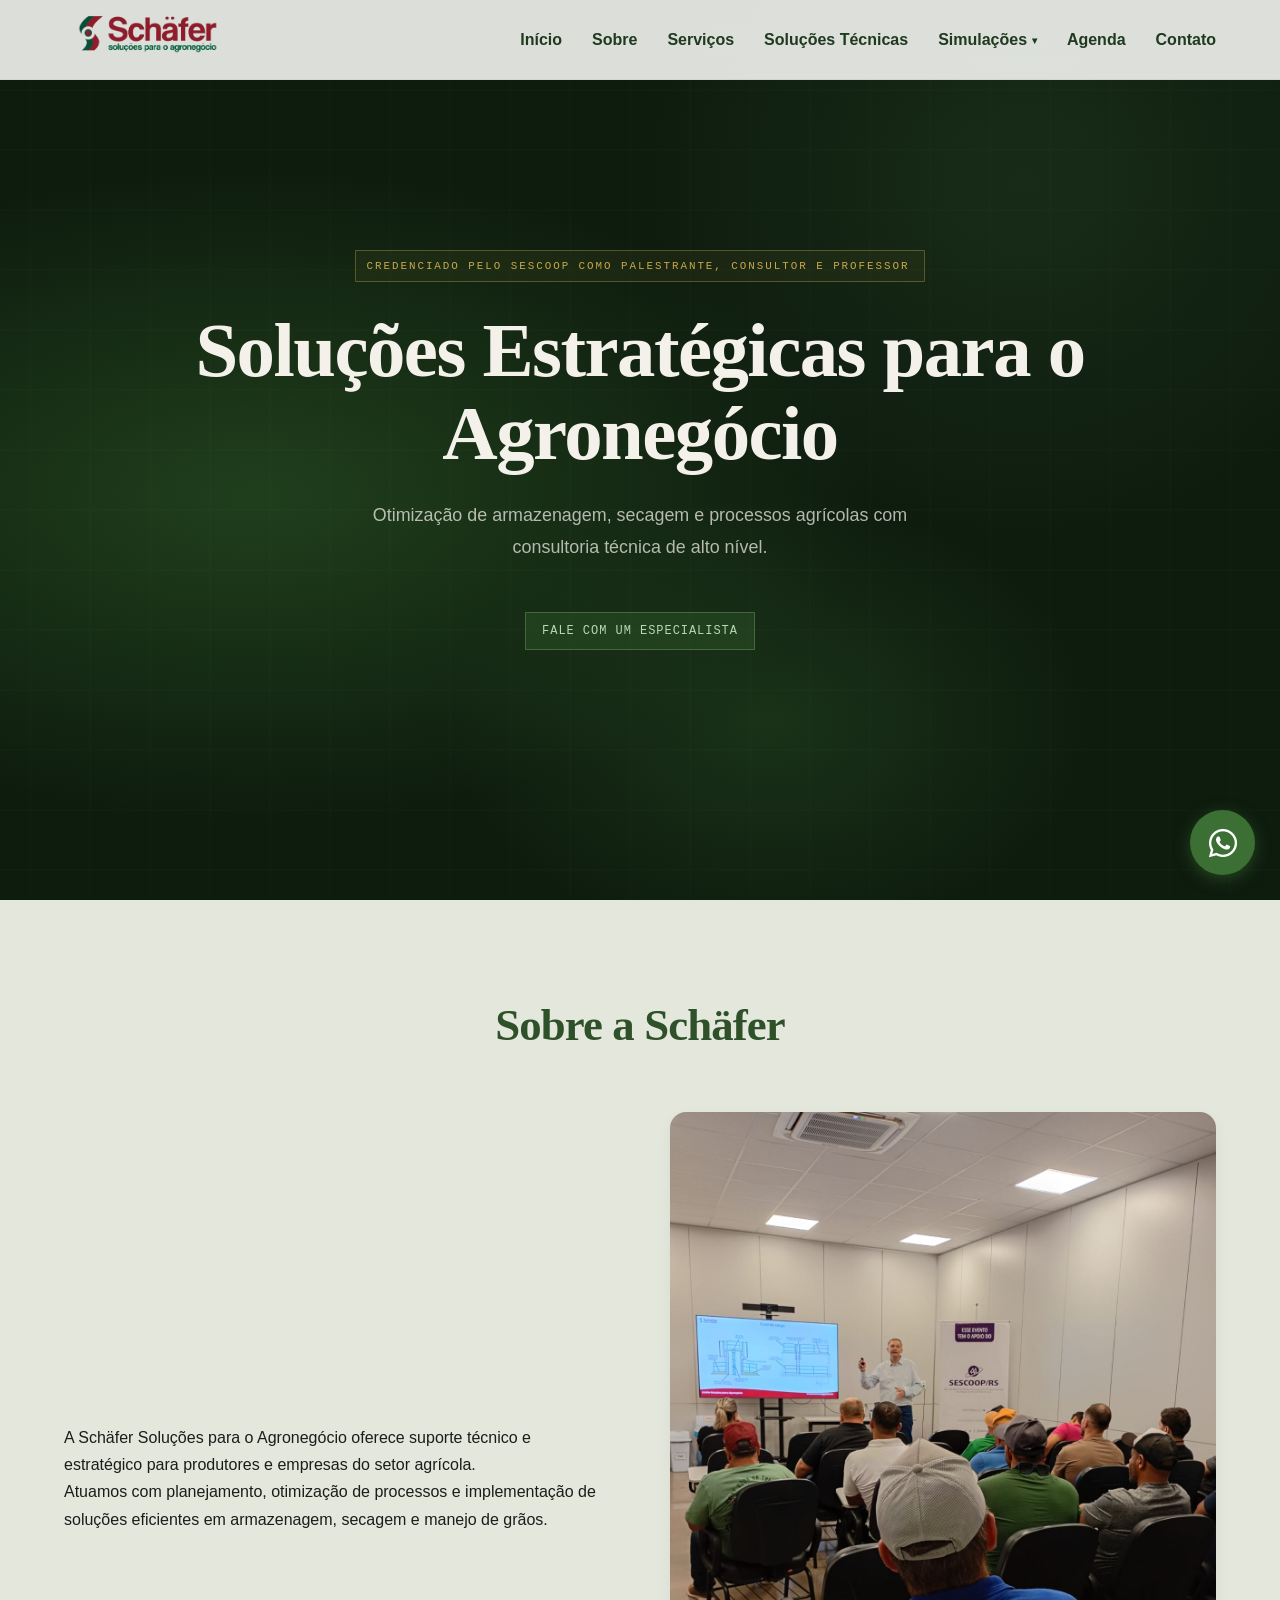
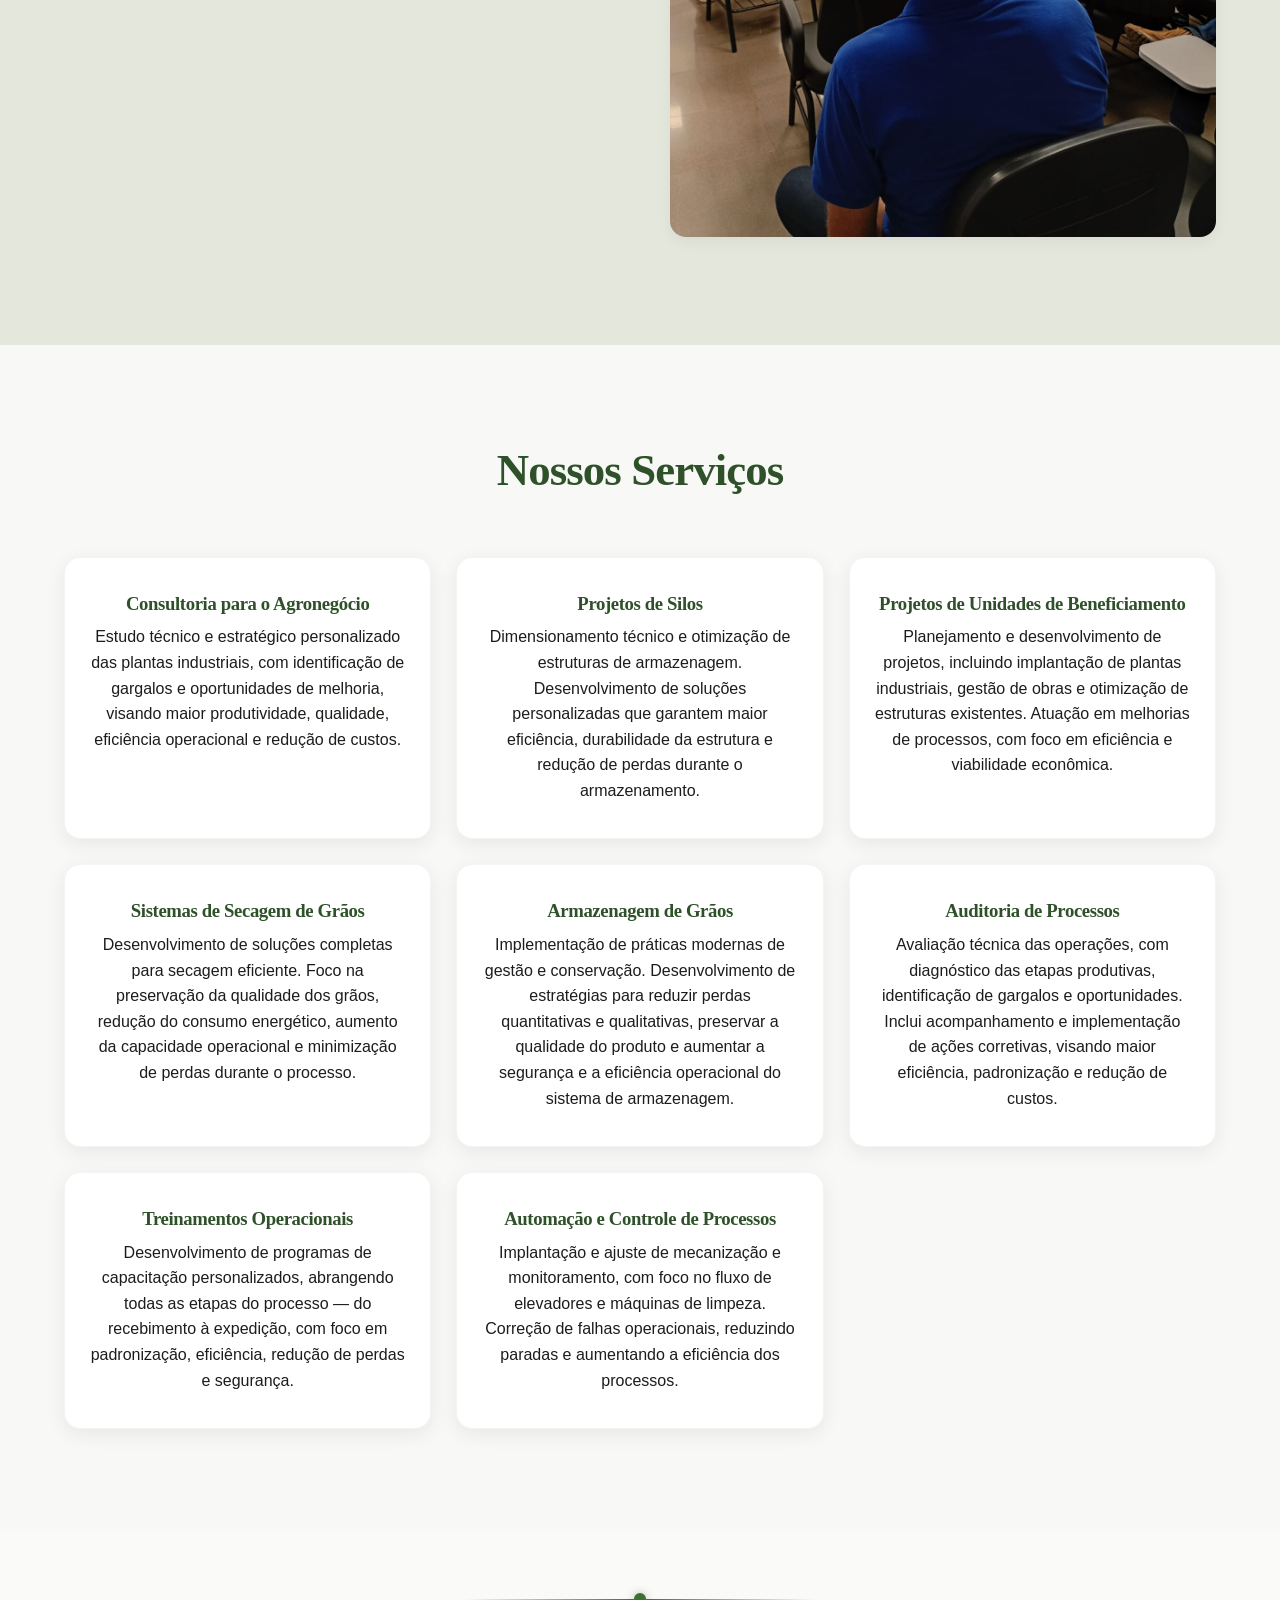
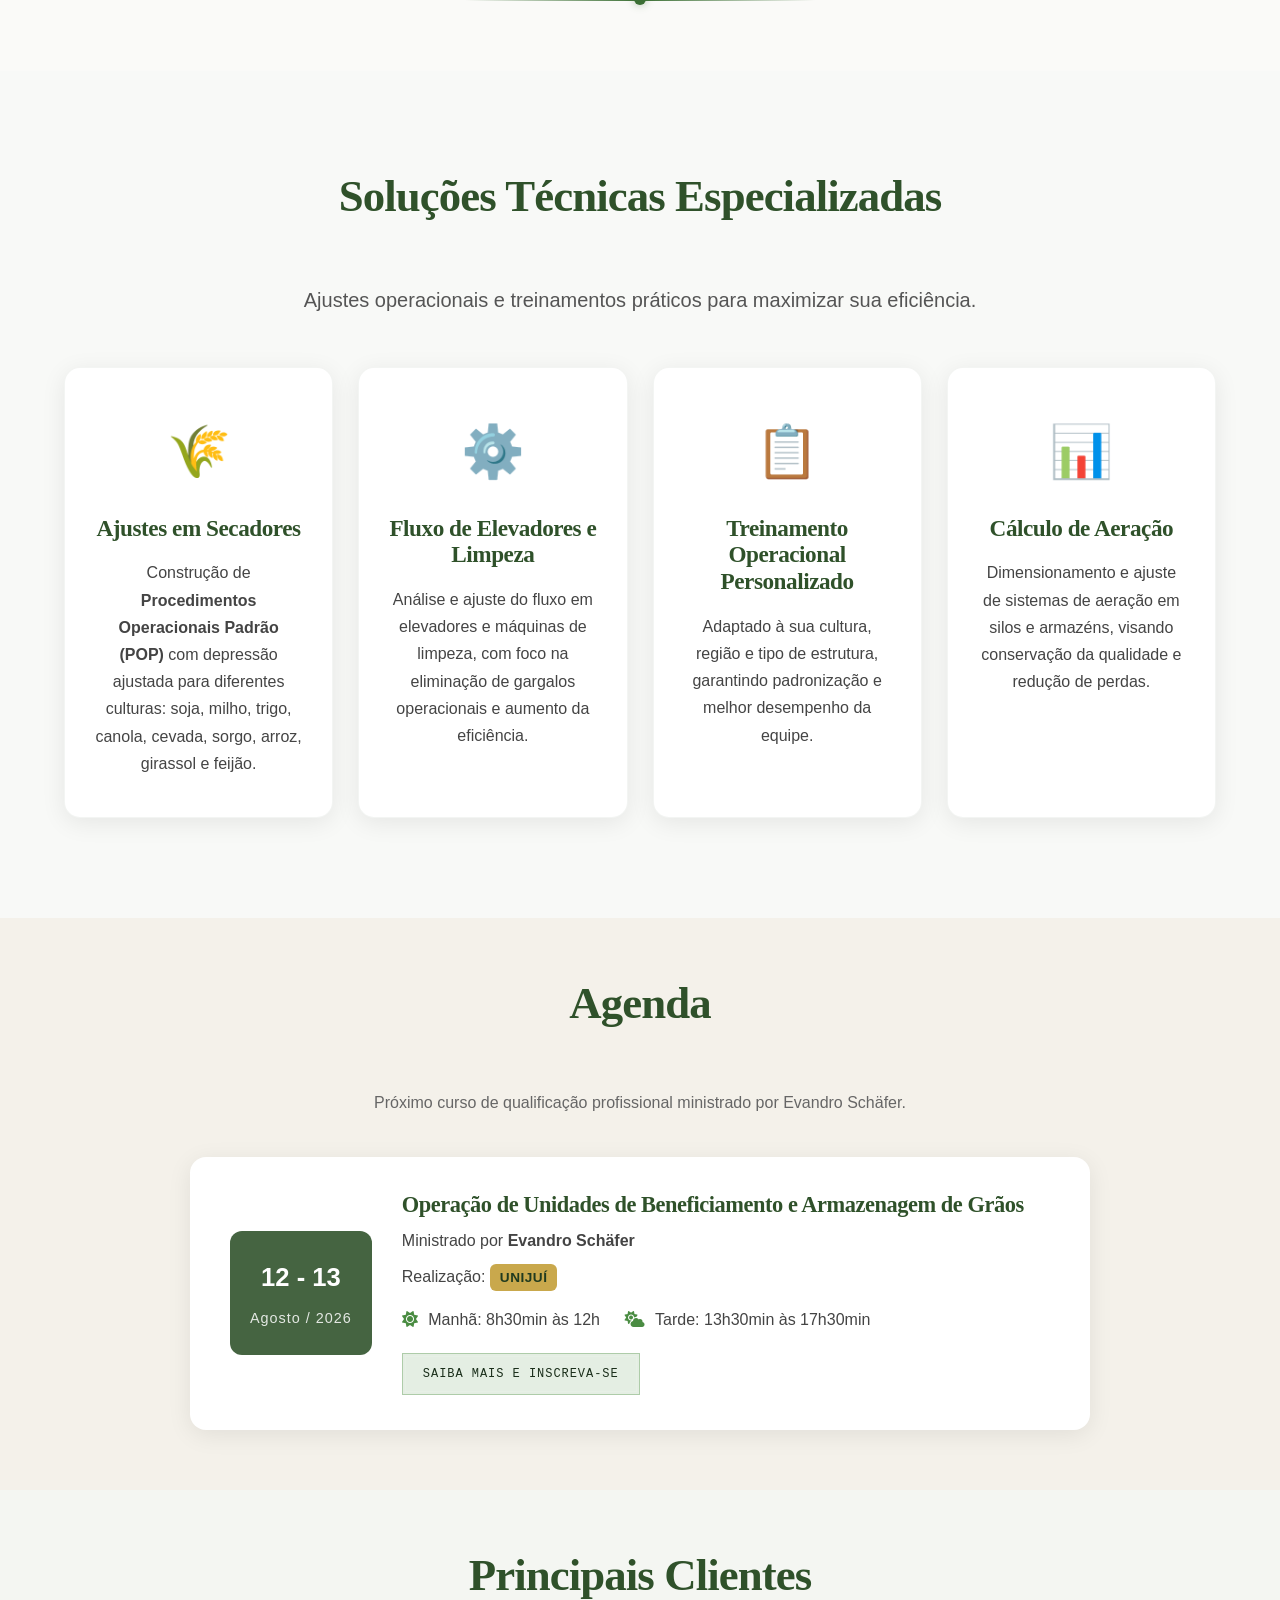
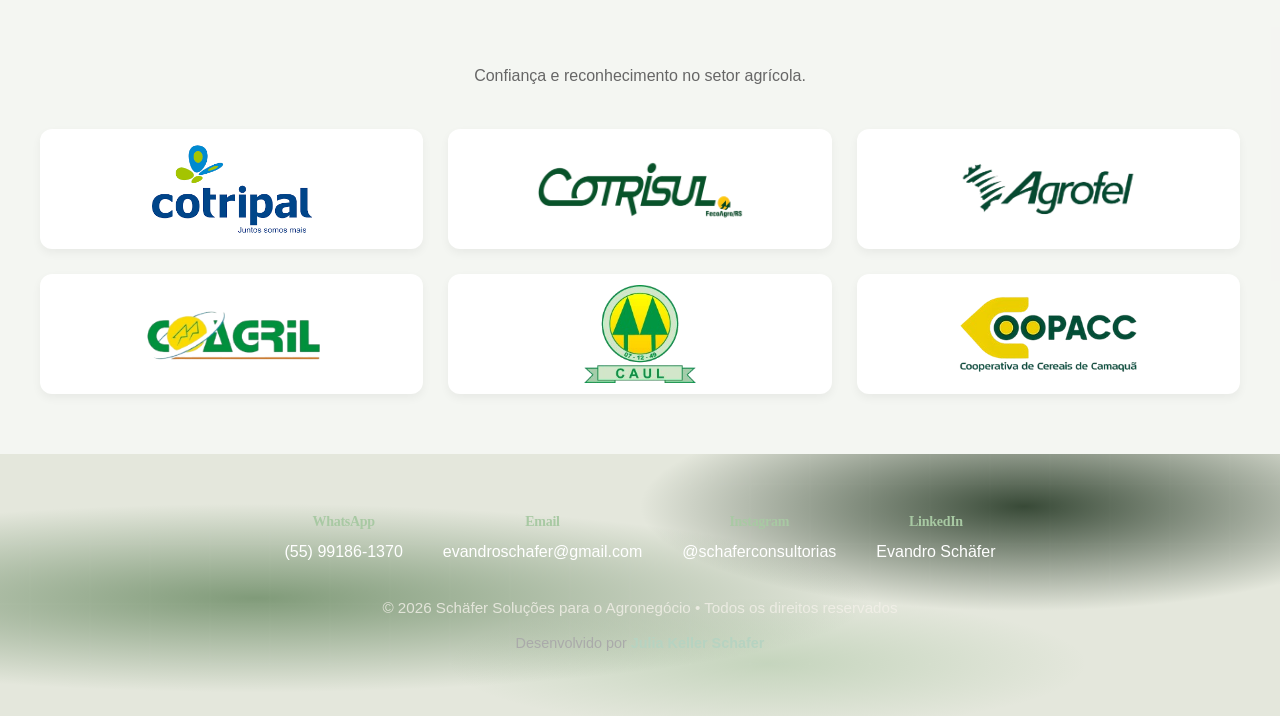
==== commit 267e9efd: "Refactor styles and update HTML structure" ====
--- a/index.html
+++ b/index.html
@@ -32,8 +32,11 @@
         .sim-dropdown { position: relative; display: inline-block; }
 
         .sim-toggle {
-            font: inherit;
-            color: inherit;
+            /* mesma tipografia dos demais links do menu (.menu a) */
+            font-family: inherit;
+            font-size: 1rem;
+            font-weight: 600;
+            color: #1f3a1f;
             background: none;
             border: 0;
             padding: 0;
@@ -41,12 +44,17 @@
             cursor: pointer;
             display: inline-flex;
             align-items: center;
-            gap: .35rem;
+            gap: .3rem;
             line-height: inherit;
             white-space: nowrap;
-        }
-        .sim-caret { font-size: .7em; transition: transform .2s ease; }
-        .sim-dropdown.is-open .sim-caret { transform: rotate(180deg); }
+            transition: all 0.3s ease;
+        }
+        .sim-toggle:hover,
+        .sim-toggle:focus-visible,
+        .sim-dropdown.is-open .sim-toggle { color: #3b6f34; outline: none; }
+        .sim-caret { font-size: .62em; line-height: 1; transform: translateY(1px);
+                     transition: transform .25s ease; }
+        .sim-dropdown.is-open .sim-caret { transform: translateY(1px) rotate(180deg); }
 
         .sim-menu {
             position: absolute;
@@ -97,7 +105,7 @@
         .sim-ico { font-size: 1.1rem; line-height: 1.35; flex-shrink: 0; }
 
         /* --- Mobile: vira acordeão dentro do menu ☰ --- */
-        @media (max-width: 900px) {
+        @media (max-width: 768px) {
             .sim-dropdown { display: block; width: 100%; }
             .sim-toggle   { width: 100%; justify-content: center; }
 
@@ -168,7 +176,7 @@
                        target="_blank" rel="noopener noreferrer">
                         <span class="sim-ico" aria-hidden="true">💧</span>
                         <span>
-                            <strong>Simulador de Equilíbrio Higroscópico<strong>
+                            <strong>Simulador de Equilíbrio Higroscópico</strong>
                             <small>Projete a umidade em que o grão vai estacionar</small>
                         </span>
                     </a>
@@ -263,6 +271,7 @@
                 <div class="card-icon">📊</div>
                 <h3>Cálculo de Aeração</h3>
                 <p>Dimensionamento e ajuste de sistemas de aeração em silos e armazéns, visando conservação da qualidade e redução de perdas.</p>
+                </div>
             </div>
         </div>
     </section>
@@ -330,44 +339,6 @@
     </div>
 </section>
 
-    <!-- CONTATO -->
-    <section id="contato" class="section bg-light">
-        <div class="container">
-            <h2>Entre em Contato</h2>
-            
-            <form action="https://formsubmit.co/evandroschafer@gmail.com" method="POST" id="contact-form"   target="_blank">
-                
-                <div class="form-grid">
-                    <div class="form-group">
-                        <input id = "nomeform" type="text" name="nome" placeholder="Seu nome" required>
-                    </div>
-                    <div class="form-group">
-                        <input id = "emailform" type="email" name="email" placeholder="Seu email" required>
-                    </div>
-                    <div class="form-group">
-                        <input id = "telefoneform" type="tel" name="telefone" placeholder="Telefone / WhatsApp">
-                    </div>
-                    <div class="form-group full">
-                        <textarea id = "mensagemform" name="mensagem" placeholder="Sua mensagem" rows="6" required></textarea>
-                    </div>
-                </div>
-
-                <input type="hidden" name="_subject" value="Nova mensagem do site Schäfer!">
-                <input type="hidden" name="_captcha" value="false">
-                <input type="hidden" name="_url" value="Schäfer Soluções">
-                <input type="text" name="_honey" style="display:none;" aria-hidden="true">
-
-                <button type="submit" class="btn-msg">Enviar Mensagem</button>
-            </form>
-
-            <!-- Mensagem de Sucesso (aparece depois do envio) -->
-            <div id="success-message" class="success-message" style="display: none; text-align: center; padding: 40px 20px; background: #f0f8f0; border-radius: 12px; margin-top: 30px;">
-                <i class="fas fa-check-circle" style="font-size: 3.8rem; color: #3b6f34;"></i>
-                <h3 style="color: #1f3a1f; margin: 15px 0 10px;">Mensagem enviada com sucesso!</h3>
-                <p style="color: #444;">Obrigado pelo contato!<br>Em breve entraremos em contato.</p>
-            </div>
-        </div>
-    </section>
 
     <!-- BOTÃO WHATSAPP FLUTUANTE -->
     <a href="https://wa.me/5555991861370" target="_blank" class="whatsapp-float" title="Falar no WhatsApp">
@@ -375,7 +346,7 @@
     </a>
 
     <!-- FOOTER -->
-<footer class="rodape">
+<footer class="rodape" id="contato">
     <div class="contato">
         <div class="contato-item">
             <h4>WhatsApp</h4>
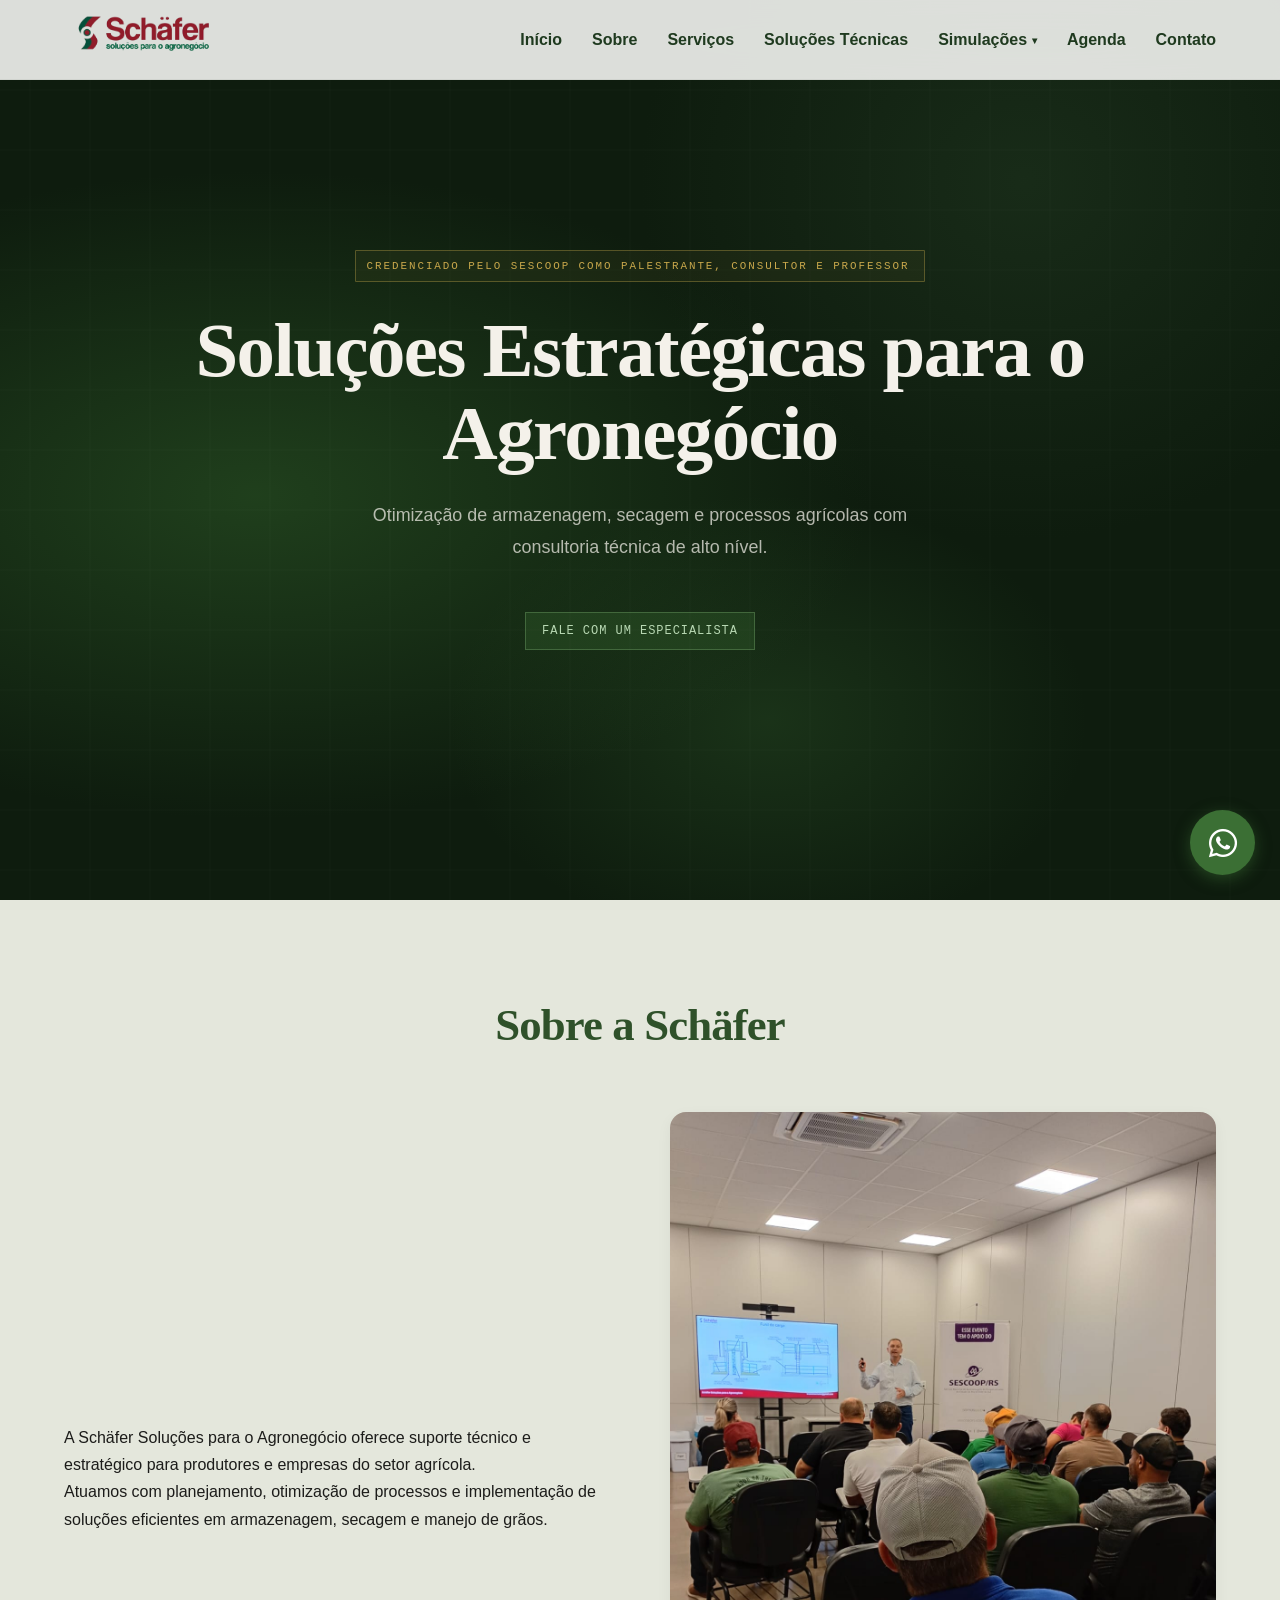
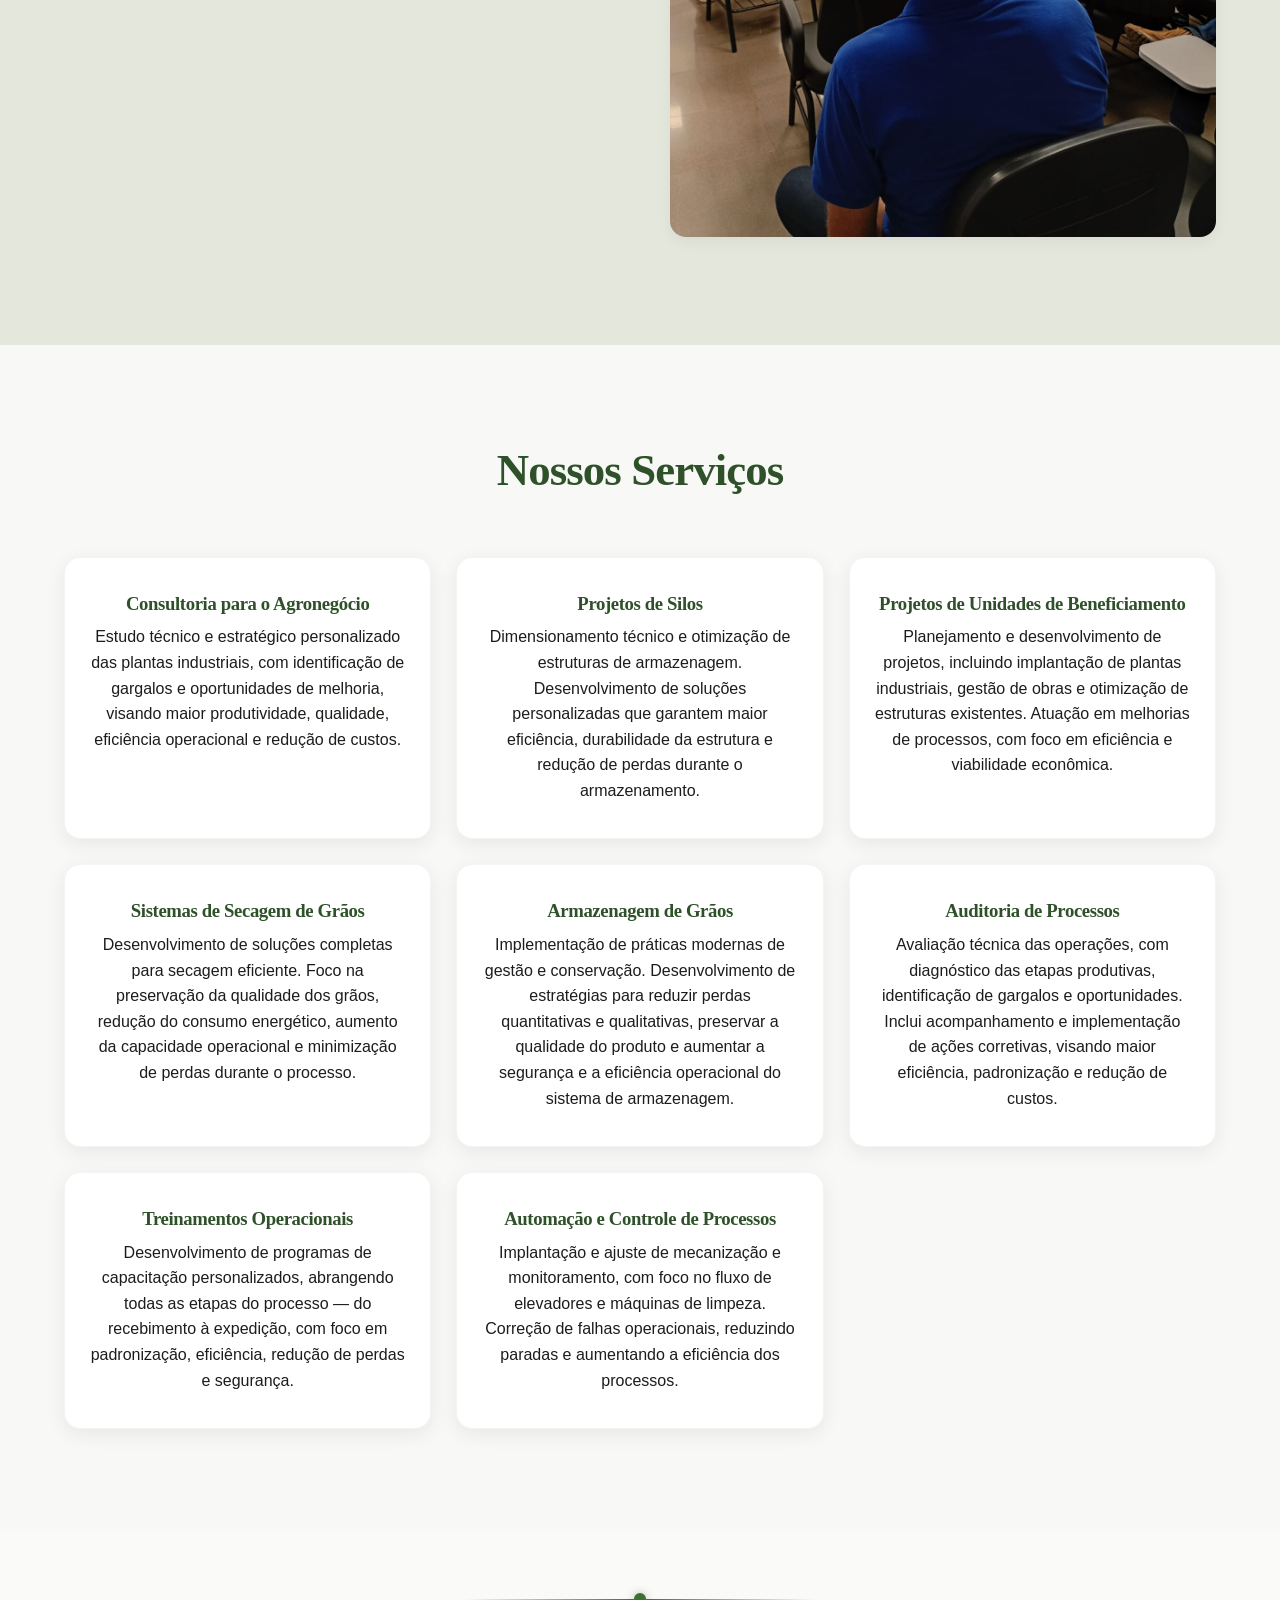
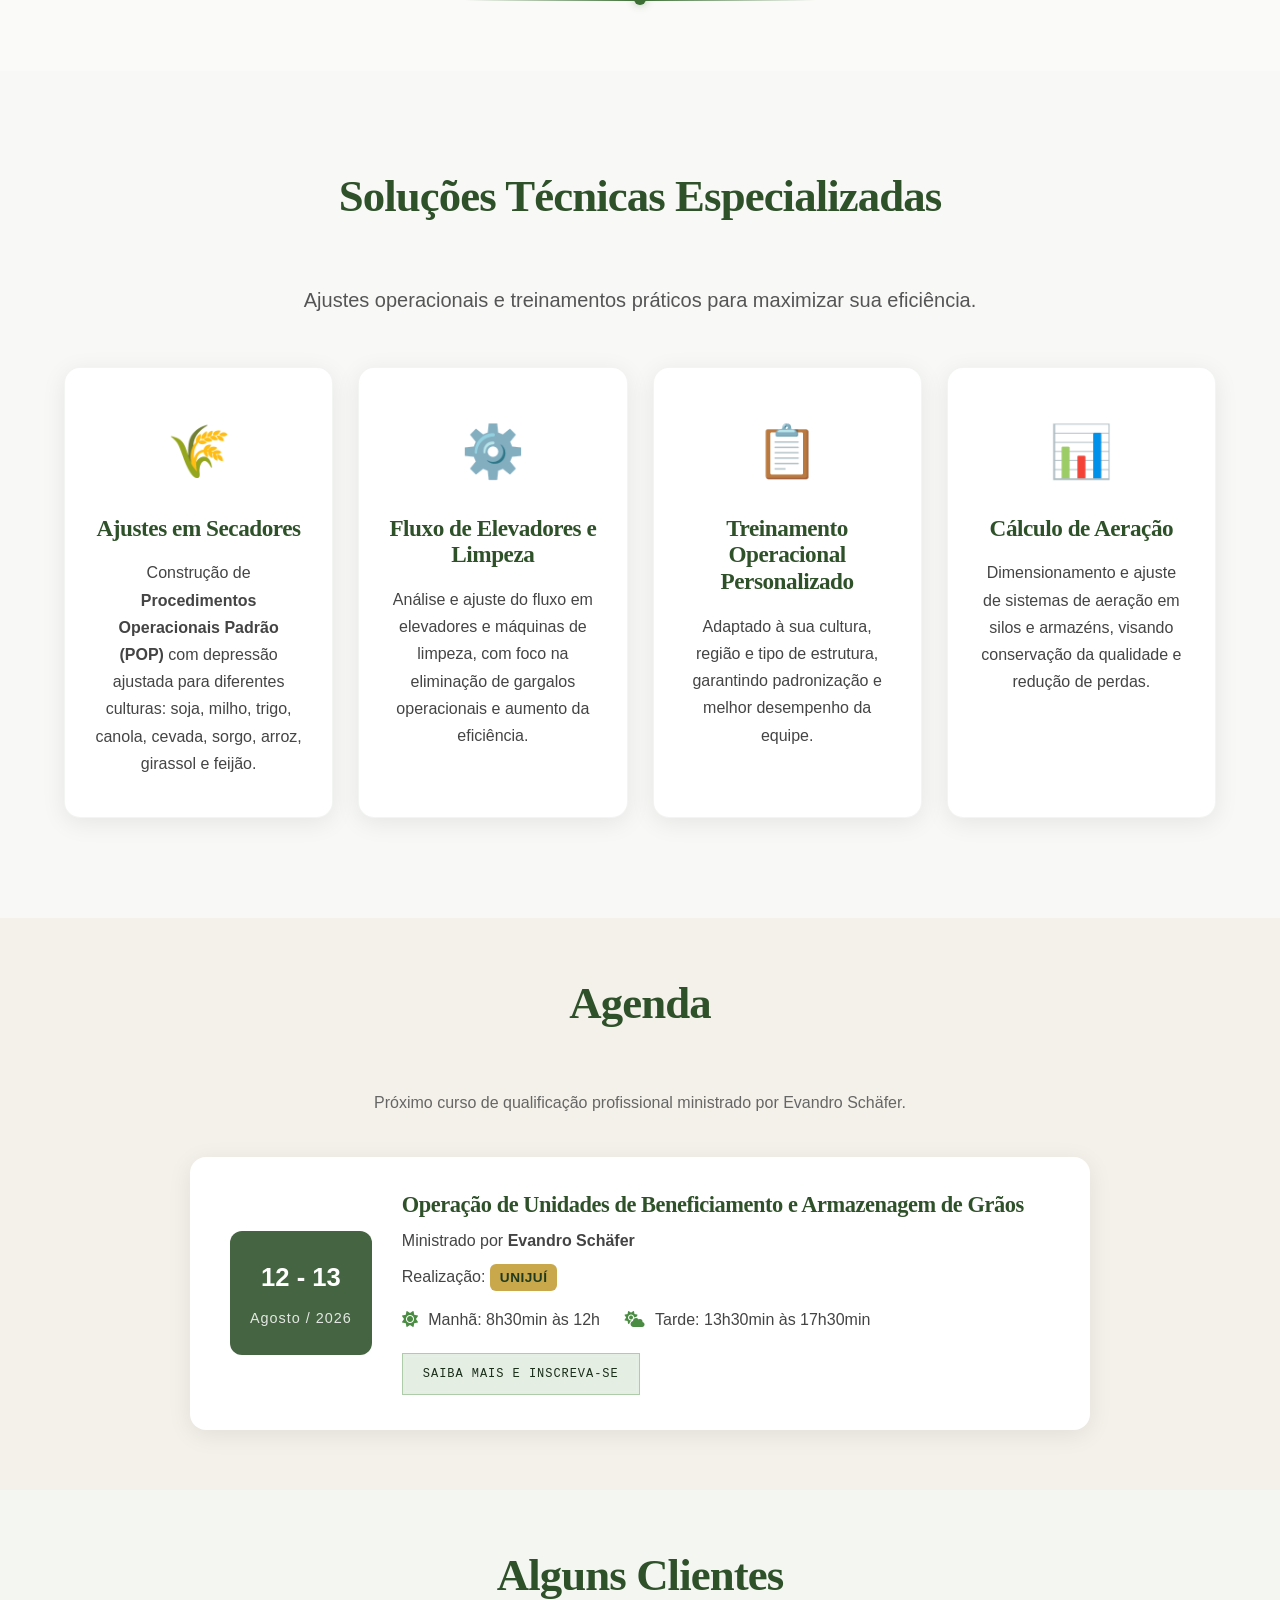
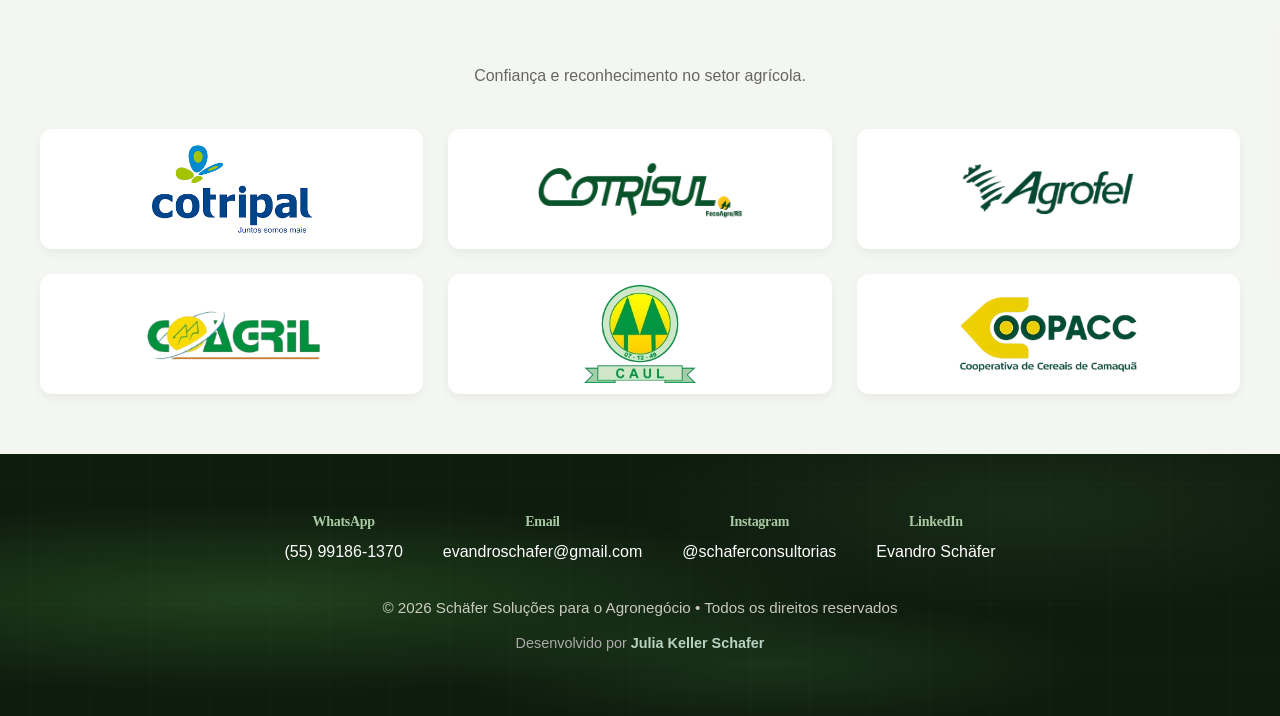
==== commit c7b24cb6: "Update index.html" ====
--- a/index.html
+++ b/index.html
@@ -305,10 +305,10 @@
         </div>
     </section>
 
-    <!-- Principais Clientes -->
+    <!--Clientes -->
 <section id="clientes" class="clientes-section">
     <div class="clientes-container">
-        <h2>Principais Clientes</h2>
+        <h2>Alguns Clientes</h2>
         <p class="clientes-subtitulo">Confiança e reconhecimento no setor agrícola.</p>
 
         <div class="clientes-grid">
--- a/style.css
+++ b/style.css
@@ -12,9 +12,6 @@
 }
 #servicos-tecnicos {
   background:#f8f9f7 ; 
-}
-#contato {
-  background: rgb(228, 231, 220);
 }
 
 @import url('https://fonts.googleapis.com/css2?family=Cormorant+Garamond:ital,wght@0,400;0,500;0,600;0,700;1,400;1,600&family=DM+Sans:wght@300;400;500;600&family=DM+Mono:wght@400;500&display=swap');
@@ -78,7 +75,7 @@
   box-shadow: 0 4px 30px rgba(26,46,26,0.08);
 }
 
-.logo { height: 65px; width: auto; transition: opacity 0.3s; }
+.logo { height: 62px; width: auto; transition: opacity 0.3s; }
 .logo:hover { opacity: 0.8; }
 
 .menu {
@@ -973,4 +970,4 @@
 .cliente-card img[src*="coagril"] { transform: scale(2); }
 .cliente-card img[src*="cotripal"]{ transform: scale(1.25); }
 .cliente-card img[src*="coopac"]  { transform: scale(1.5); }
-.cliente-card img[src*="cotrisul"]{ transform: scale(1.5); }+.cliente-card img[src*="cotrisul"]{ transform: scale(1.5); }
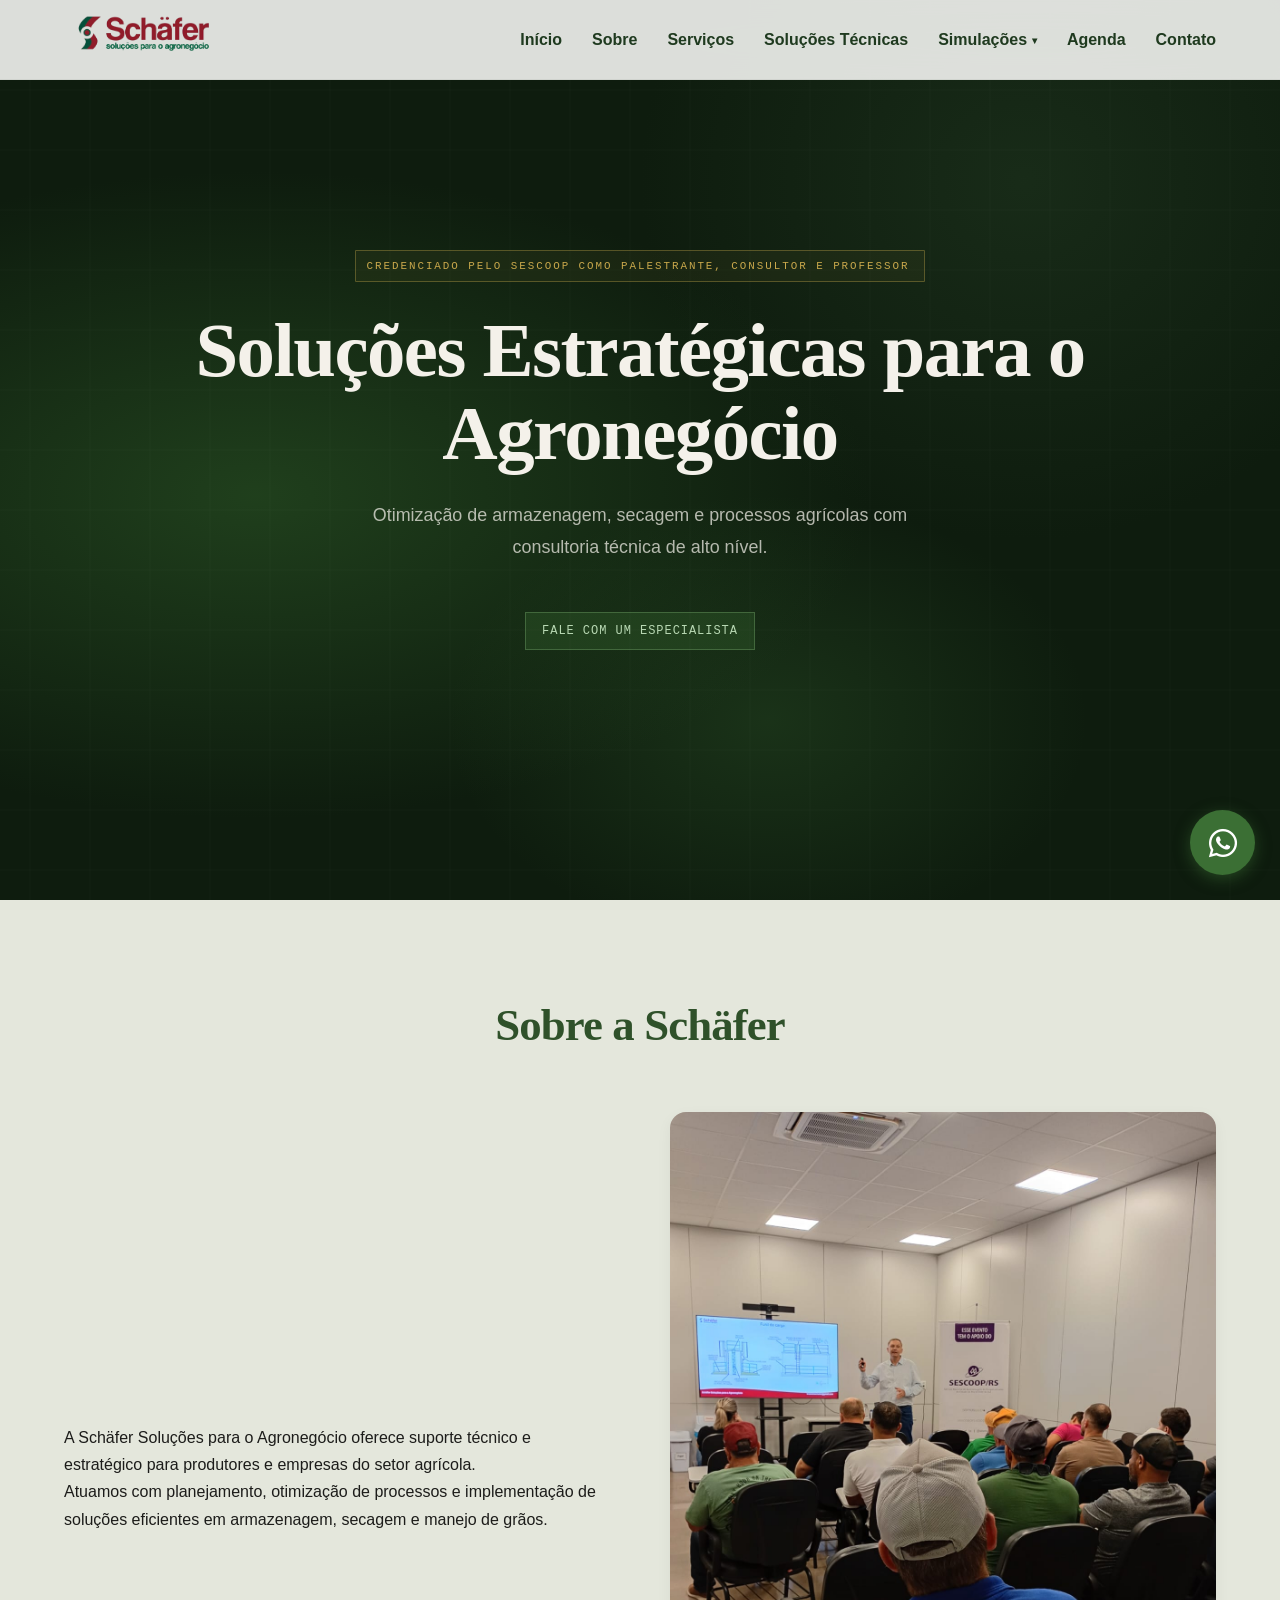
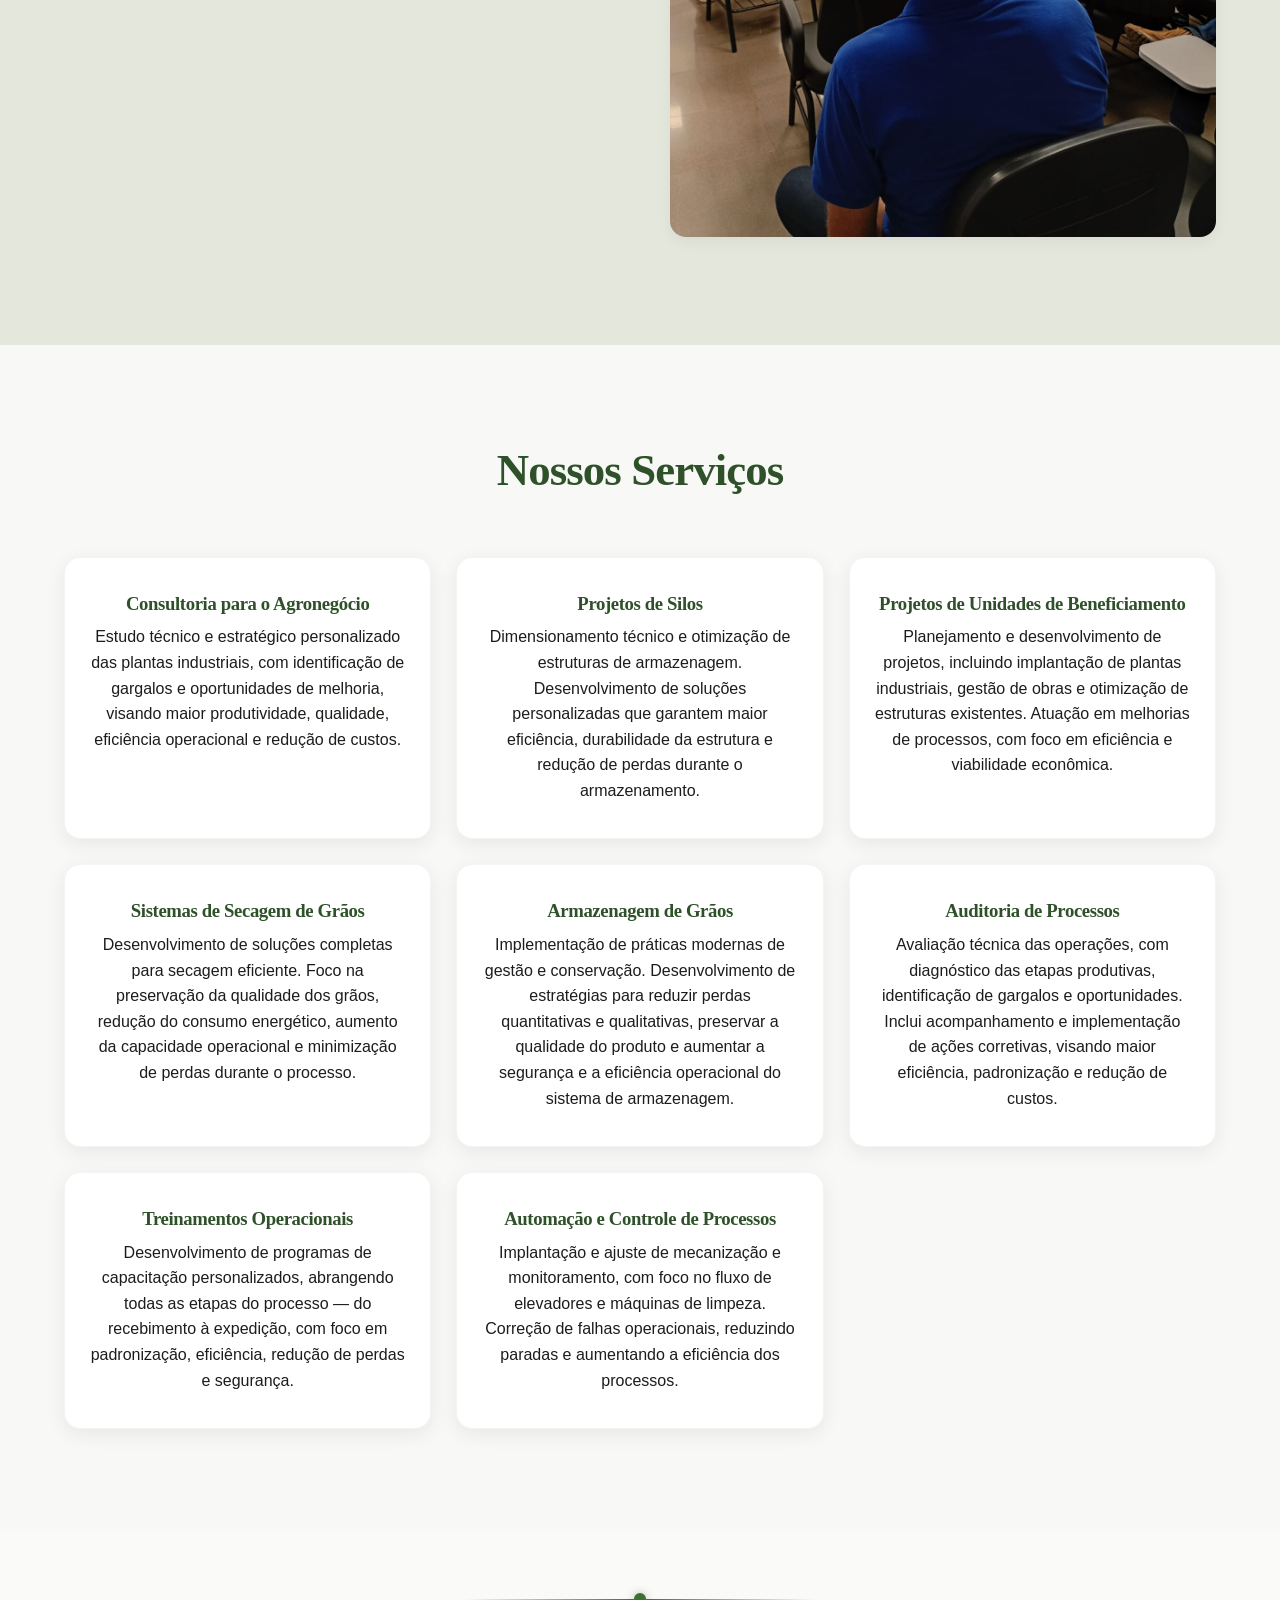
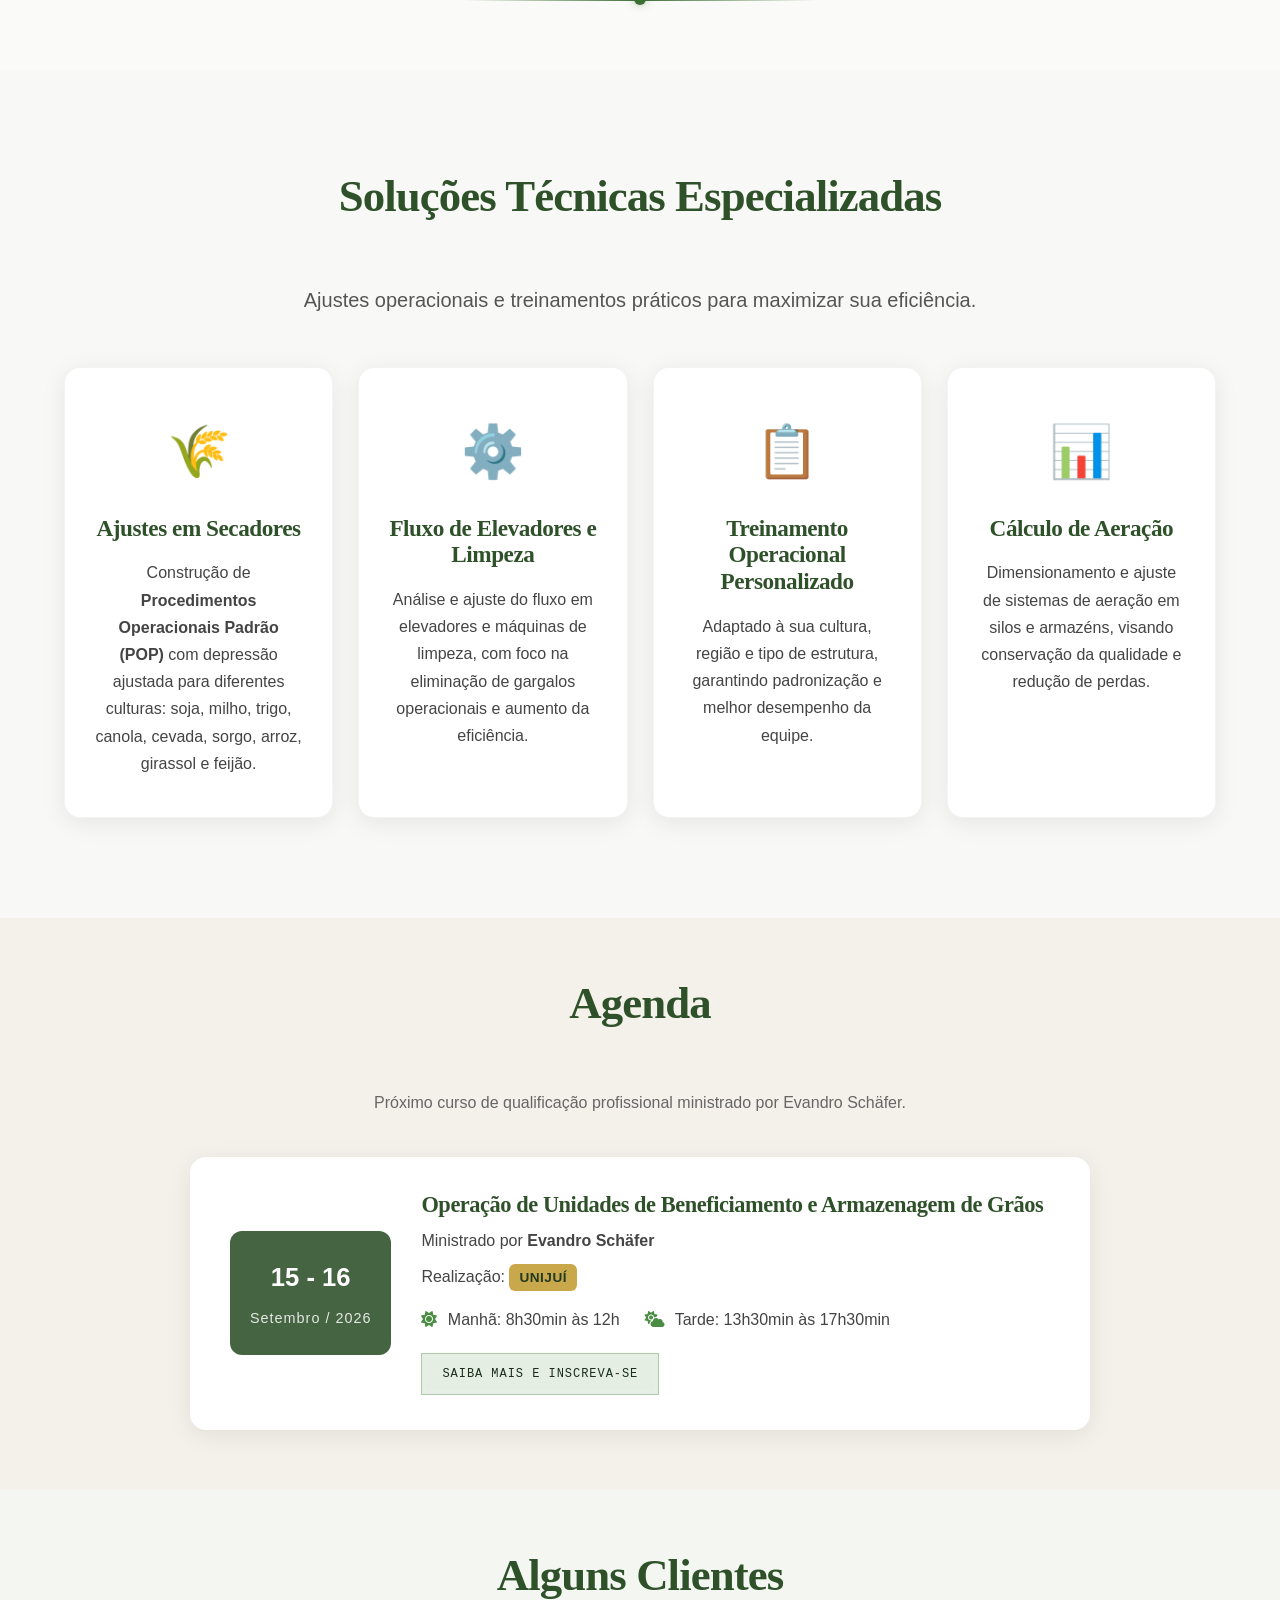
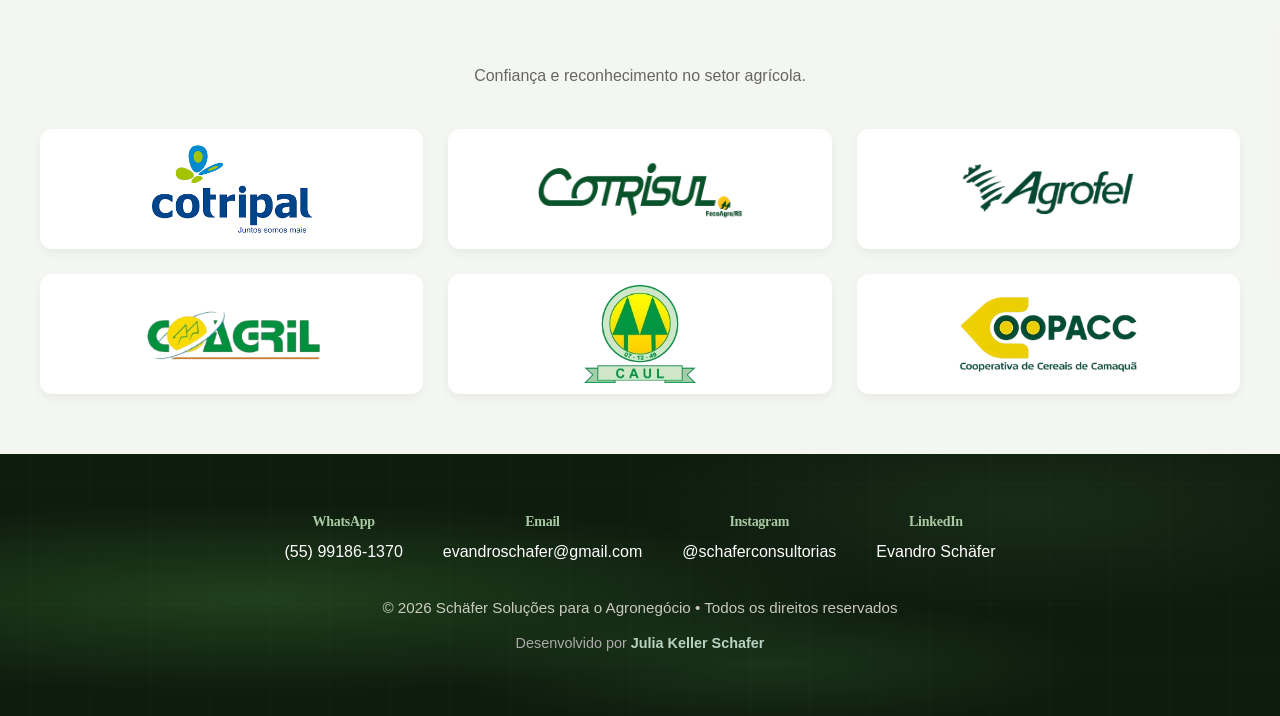
==== commit 1d6bee5b: "Update index.html" ====
--- a/index.html
+++ b/index.html
@@ -284,8 +284,8 @@
 
             <div class="agenda-card">
                 <div class="agenda-data">
-                    <span class="agenda-dia">12 - 13</span>
-                    <span class="agenda-mes">Agosto / 2026</span>
+                    <span class="agenda-dia">15 - 16</span>
+                    <span class="agenda-mes">Setembro / 2026</span>
                 </div>
                 <div class="agenda-info">
                     <h3>Operação de Unidades de Beneficiamento e Armazenagem de Grãos</h3>
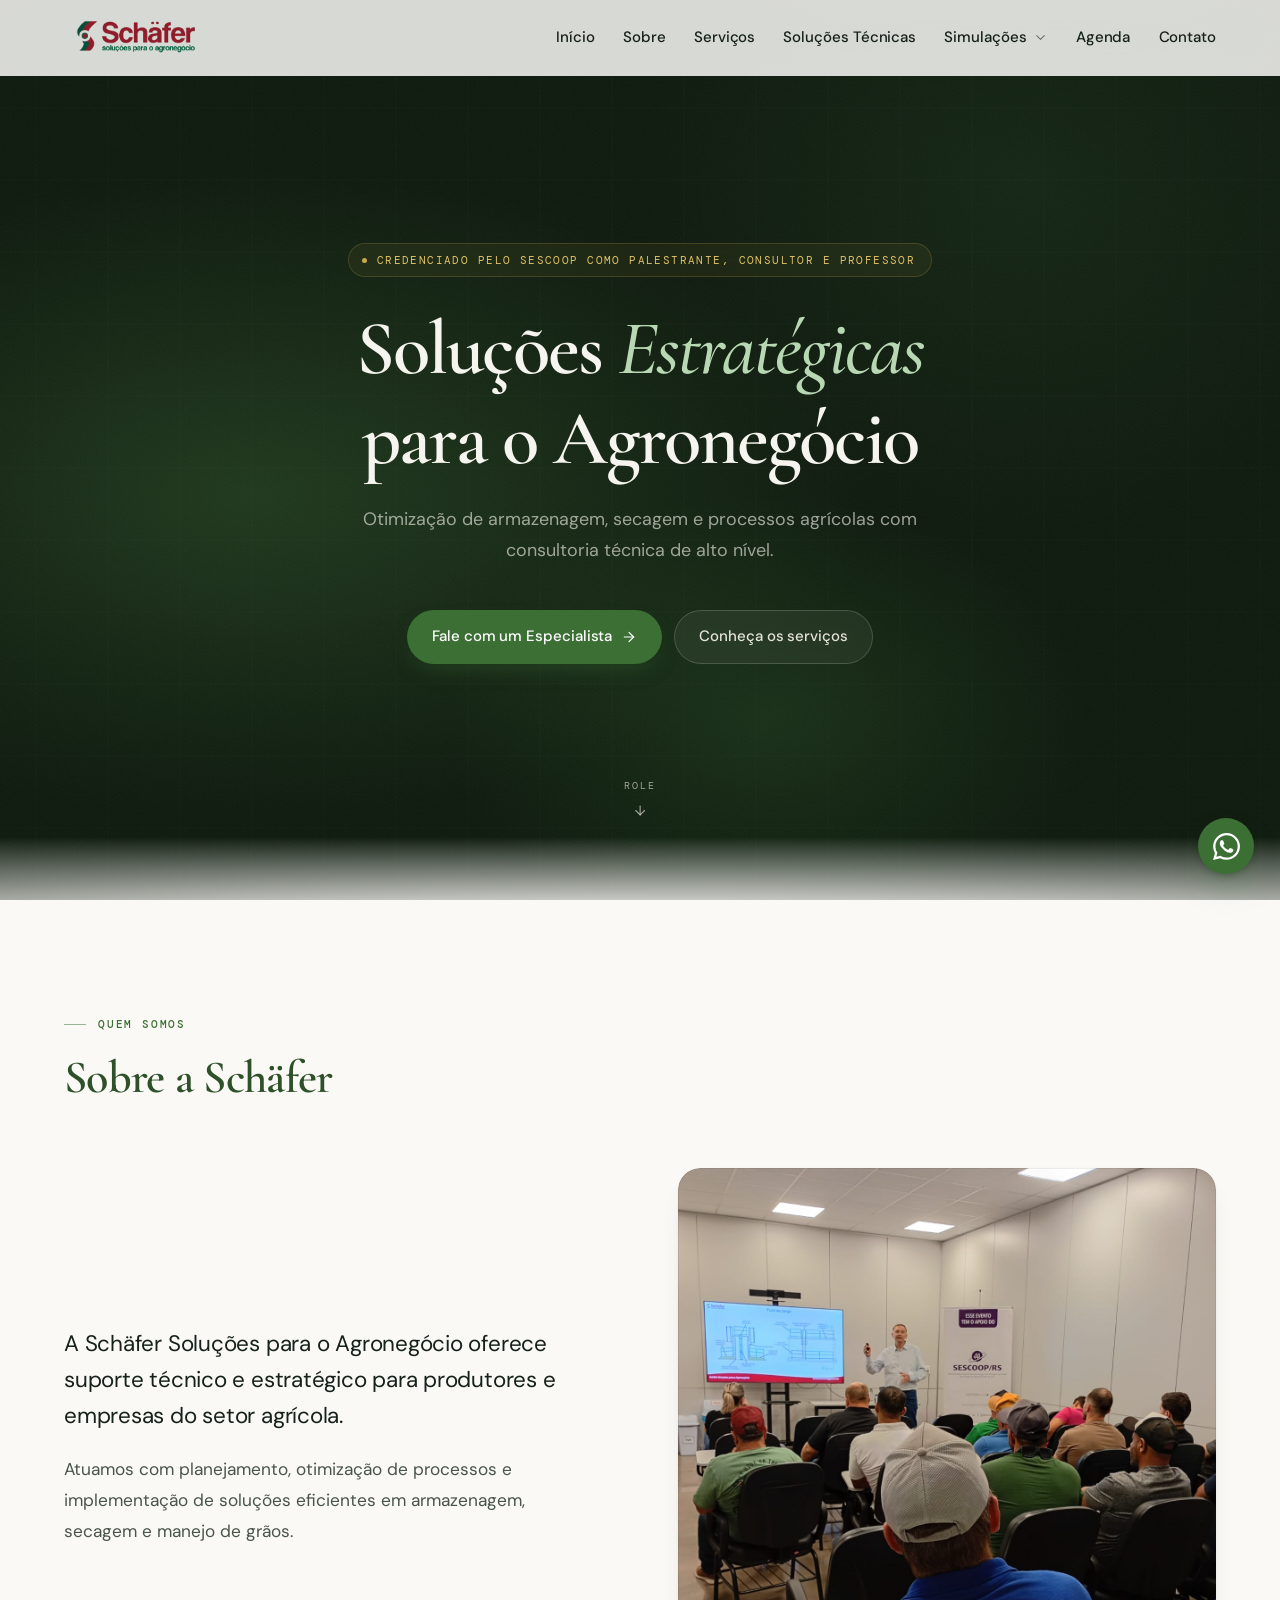
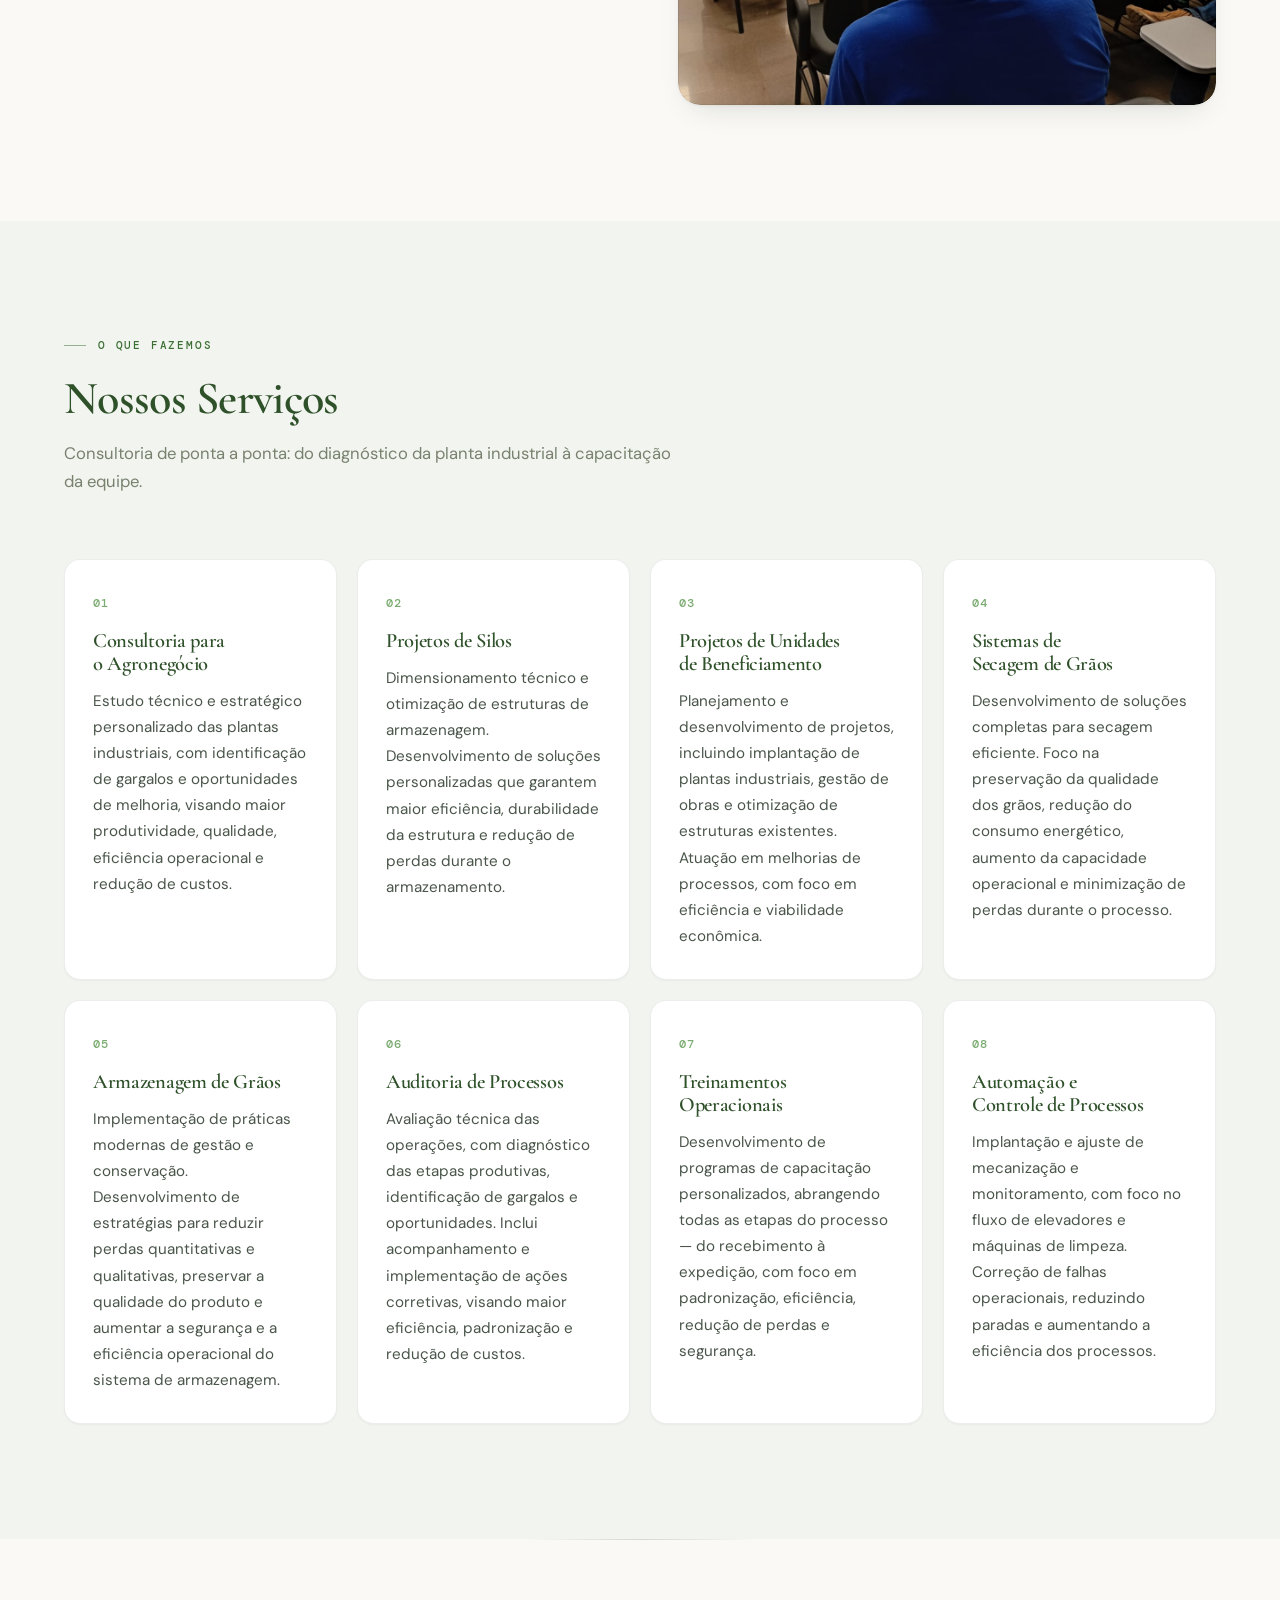
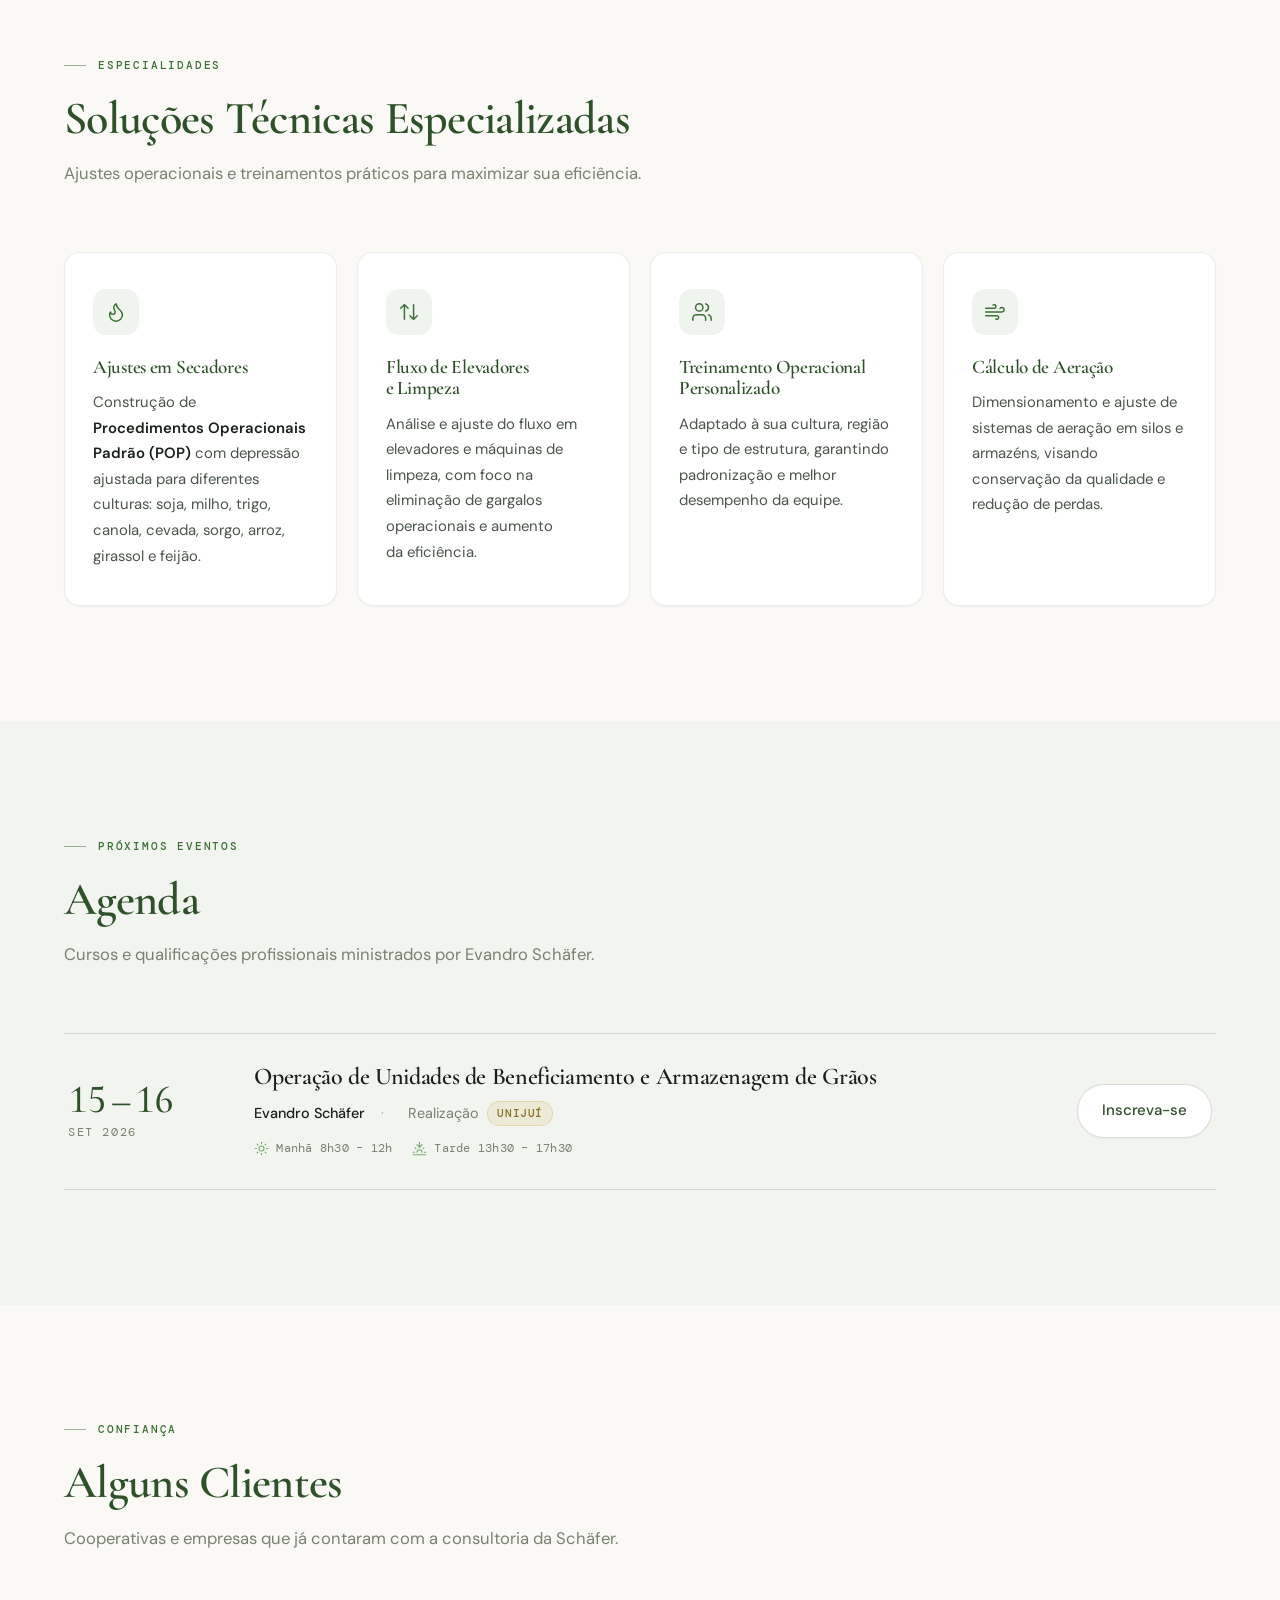
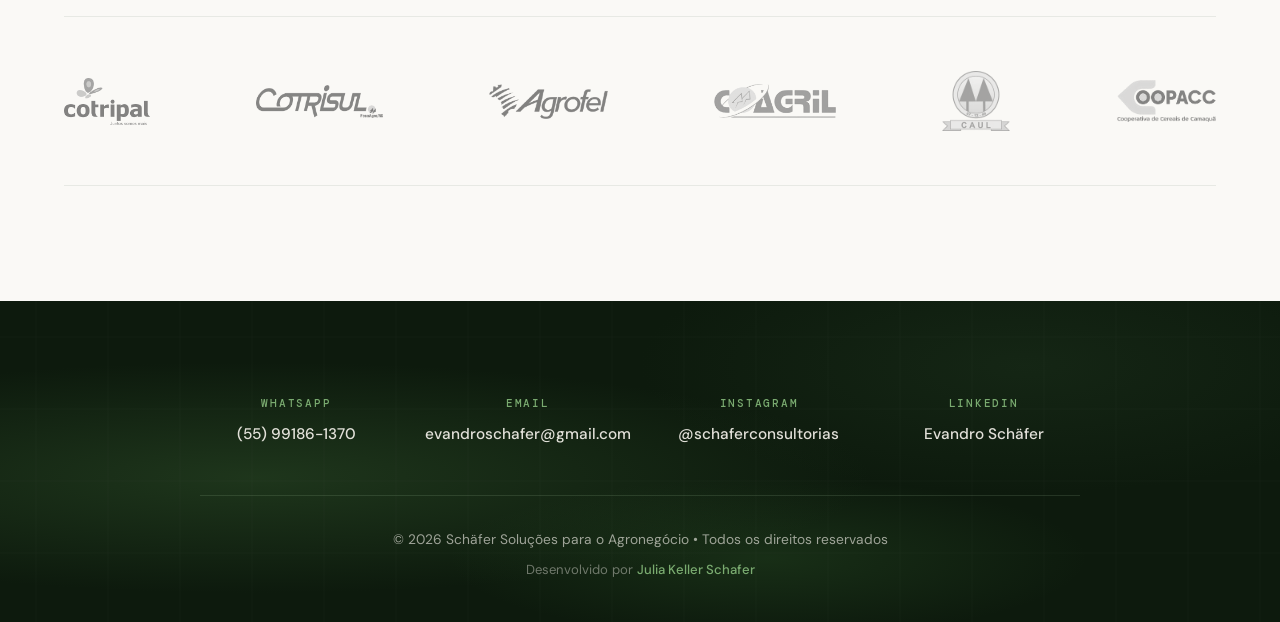
==== commit 3bd35db1: "Reajustes visuais" ====
--- a/index.html
+++ b/index.html
@@ -14,6 +14,10 @@
     <meta property="og:url" content="https://schafersolucoes.com.br/">
     <meta property="og:image" content="https://schafersolucoes.com.br/logo.png">
     <link rel="canonical" href="https://schafersolucoes.com.br/">
+    <script>document.documentElement.className += ' js';</script>
+    <link rel="preconnect" href="https://fonts.googleapis.com">
+    <link rel="preconnect" href="https://fonts.gstatic.com" crossorigin>
+    <link rel="stylesheet" href="https://fonts.googleapis.com/css2?family=Cormorant+Garamond:ital,wght@0,400;0,500;0,600;0,700;1,400;1,600&family=DM+Sans:wght@400;500;600&family=DM+Mono:wght@400;500&display=swap">
     <link rel="stylesheet" href="style.css">
     <meta name="geo.region" content="BR-RS">
     <meta name="geo.placename" content="Rio Grande do Sul">
@@ -21,114 +25,33 @@
     <link rel="icon" sizes="32x32" href="/schafer_mini.png">
     <link rel="icon" sizes="192x192" href="/schafer_mini.png">
     <link rel="apple-touch-icon" href="/schafer_mini.png">
-    <link href="https://fonts.googleapis.com/css2?family=Inter:wght@400;500;600;700&family=Playfair+Display:wght@700&display=swap" rel="stylesheet">
-    <link rel="stylesheet" href="https://cdnjs.cloudflare.com/ajax/libs/font-awesome/6.5.0/css/all.min.css">
-
+    <meta name="theme-color" content="#0d1a0d">
+
+</head>
+
+<body>
     <!-- ============================================================
-         SIMULAÇÕES — estilos do item de menu (adição isolada)
-         Fica depois do style.css para sobrepor corretamente.
+         ÍCONES — sprite SVG (line icons, sem emojis)
+         Traço fino, currentColor, herda tamanho/cor do contexto.
          ============================================================ -->
-    <style>
-        .sim-dropdown { position: relative; display: inline-block; }
-
-        .sim-toggle {
-            /* mesma tipografia dos demais links do menu (.menu a) */
-            font-family: inherit;
-            font-size: 1rem;
-            font-weight: 600;
-            color: #1f3a1f;
-            background: none;
-            border: 0;
-            padding: 0;
-            margin: 0;
-            cursor: pointer;
-            display: inline-flex;
-            align-items: center;
-            gap: .3rem;
-            line-height: inherit;
-            white-space: nowrap;
-            transition: all 0.3s ease;
-        }
-        .sim-toggle:hover,
-        .sim-toggle:focus-visible,
-        .sim-dropdown.is-open .sim-toggle { color: #3b6f34; outline: none; }
-        .sim-caret { font-size: .62em; line-height: 1; transform: translateY(1px);
-                     transition: transform .25s ease; }
-        .sim-dropdown.is-open .sim-caret { transform: translateY(1px) rotate(180deg); }
-
-        .sim-menu {
-            position: absolute;
-            top: calc(100% + 14px);
-            left: 50%;
-            transform: translateX(-50%) translateY(-6px);
-            min-width: 330px;
-            background: #fff;
-            border-radius: 12px;
-            box-shadow: 0 14px 36px rgba(0, 0, 0, .16);
-            padding: .5rem;
-            opacity: 0;
-            visibility: hidden;
-            transition: opacity .18s ease, transform .18s ease, visibility .18s;
-            z-index: 1200;
-        }
-        .sim-dropdown.is-open .sim-menu {
-            opacity: 1;
-            visibility: visible;
-            transform: translateX(-50%) translateY(0);
-        }
-
-        /* Especificidade alta para vencer as regras de ".menu a" do style.css */
-        .menu .sim-menu a,
-        .sim-menu a {
-            display: flex;
-            gap: .7rem;
-            align-items: flex-start;
-            padding: .7rem .8rem;
-            margin: 0;
-            border-radius: 8px;
-            text-decoration: none;
-            color: #1f3a1f;
-            font-size: .92rem;
-            font-weight: 400;
-            text-align: left;
-            line-height: 1.35;
-            transition: background .15s ease;
-        }
-        .menu .sim-menu a:hover,
-        .sim-menu a:hover {
-            background: rgba(59, 111, 52, .09);
-            color: #3b6f34;
-        }
-
-        .sim-menu strong { display: block; font-size: .92rem; font-weight: 600; }
-        .sim-menu small  { display: block; font-size: .78rem; opacity: .65; margin-top: .2rem; font-weight: 400; }
-        .sim-ico { font-size: 1.1rem; line-height: 1.35; flex-shrink: 0; }
-
-        /* --- Mobile: vira acordeão dentro do menu ☰ --- */
-        @media (max-width: 768px) {
-            .sim-dropdown { display: block; width: 100%; }
-            .sim-toggle   { width: 100%; justify-content: center; }
-
-            .sim-menu {
-                position: static;
-                transform: none;
-                min-width: 0;
-                width: 100%;
-                box-shadow: none;
-                background: rgba(59, 111, 52, .07);
-                margin-top: .5rem;
-                padding: .25rem;
-                display: none;
-                opacity: 1;
-                visibility: visible;
-            }
-            .sim-dropdown.is-open .sim-menu { display: block; transform: none; }
-            .sim-menu small { display: none; }
-        }
-    </style>
-</head>
-
-<body>
+    <svg class="icon-sprite" aria-hidden="true" focusable="false"><defs>
+        <symbol id="i-chevron-down" viewBox="0 0 24 24"><path d="m6 9 6 6 6-6"/></symbol>
+        <symbol id="i-menu" viewBox="0 0 24 24"><path d="M4 6h16"/><path d="M4 12h16"/><path d="M4 18h16"/></symbol>
+        <symbol id="i-x" viewBox="0 0 24 24"><path d="M18 6 6 18"/><path d="m6 6 12 12"/></symbol>
+        <symbol id="i-trending-down" viewBox="0 0 24 24"><path d="M22 17 13.5 8.5 8.5 13.5 2 7"/><path d="M16 17h6v-6"/></symbol>
+        <symbol id="i-bug" viewBox="0 0 24 24"><path d="m8 2 1.88 1.88"/><path d="M14.12 3.88 16 2"/><path d="M9 7.13v-1a3 3 0 1 1 6 0v1"/><path d="M12 20c-3.3 0-6-2.7-6-6v-3a4 4 0 0 1 4-4h4a4 4 0 0 1 4 4v3c0 3.3-2.7 6-6 6Z"/><path d="M12 20v-9"/><path d="M6.5 9C4.6 8.8 3 7.1 3 5"/><path d="M6 13H2"/><path d="M3 21c0-2.1 1.7-3.9 3.8-4"/><path d="M21 5c0 2.1-1.6 3.8-3.5 4"/><path d="M22 13h-4"/><path d="M17.2 17c2.1.1 3.8 1.9 3.8 4"/></symbol>
+        <symbol id="i-droplet" viewBox="0 0 24 24"><path d="M12 22a7 7 0 0 0 7-7c0-2-1-3.9-3-5.5s-3.5-4-4-6.5c-.5 2.5-2 4.9-4 6.5C6 11.1 5 13 5 15a7 7 0 0 0 7 7Z"/></symbol>
+        <symbol id="i-flame" viewBox="0 0 24 24"><path d="M8.5 14.5A2.5 2.5 0 0 0 11 12c0-1.38-.5-2-1-3-1.07-2.14-.22-4.05 2-6 .5 2.5 2 4.9 4 6.5 2 1.6 3 3.5 3 5.5a7 7 0 1 1-14 0c0-1.15.43-2.29 1-3a2.5 2.5 0 0 0 2.5 2.5Z"/></symbol>
+        <symbol id="i-arrow-up-down" viewBox="0 0 24 24"><path d="m21 16-4 4-4-4"/><path d="M17 20V4"/><path d="m3 8 4-4 4 4"/><path d="M7 4v16"/></symbol>
+        <symbol id="i-users" viewBox="0 0 24 24"><path d="M16 21v-2a4 4 0 0 0-4-4H6a4 4 0 0 0-4 4v2"/><circle cx="9" cy="7" r="4"/><path d="M22 21v-2a4 4 0 0 0-3-3.87"/><path d="M16 3.13a4 4 0 0 1 0 7.75"/></symbol>
+        <symbol id="i-wind" viewBox="0 0 24 24"><path d="M12.8 19.6A2 2 0 1 0 14 16H2"/><path d="M17.5 8a2.5 2.5 0 1 1 2 4H2"/><path d="M9.8 4.4A2 2 0 1 1 11 8H2"/></symbol>
+        <symbol id="i-sun" viewBox="0 0 24 24"><circle cx="12" cy="12" r="4"/><path d="M12 2v2"/><path d="M12 20v2"/><path d="m4.93 4.93 1.41 1.41"/><path d="m17.66 17.66 1.41 1.41"/><path d="M2 12h2"/><path d="M20 12h2"/><path d="m6.34 17.66-1.41 1.41"/><path d="m19.07 4.93-1.41 1.41"/></symbol>
+        <symbol id="i-sunset" viewBox="0 0 24 24"><path d="M12 10V2"/><path d="m4.93 10.93 1.41 1.41"/><path d="M2 18h2"/><path d="M20 18h2"/><path d="m19.07 10.93-1.41 1.41"/><path d="M22 22H2"/><path d="m16 6-4 4-4-4"/><path d="M16 18a4 4 0 0 0-8 0"/></symbol>
+        <symbol id="i-arrow-right" viewBox="0 0 24 24"><path d="M5 12h14"/><path d="m12 5 7 7-7 7"/></symbol>
+        <symbol id="i-arrow-down" viewBox="0 0 24 24"><path d="M12 5v14"/><path d="m19 12-7 7-7-7"/></symbol>
+        <symbol id="i-whatsapp" viewBox="0 0 24 24"><path d="M17.472 14.382c-.297-.149-1.758-.867-2.03-.967-.273-.099-.471-.148-.67.15-.197.297-.767.966-.94 1.164-.173.199-.347.223-.644.075-.297-.15-1.255-.463-2.39-1.475-.883-.788-1.48-1.761-1.653-2.059-.173-.297-.018-.458.13-.606.134-.133.298-.347.446-.52.149-.174.198-.298.298-.497.099-.198.05-.371-.025-.52-.075-.149-.669-1.612-.916-2.207-.242-.579-.487-.5-.669-.51-.173-.008-.371-.01-.57-.01-.198 0-.52.074-.792.372-.272.297-1.04 1.016-1.04 2.479 0 1.462 1.065 2.875 1.213 3.074.149.198 2.096 3.2 5.077 4.487.709.306 1.262.489 1.694.625.712.227 1.36.195 1.871.118.571-.085 1.758-.719 2.006-1.413.248-.694.248-1.289.173-1.413-.074-.124-.272-.198-.57-.347m-5.421 7.403h-.004a9.87 9.87 0 0 1-5.031-1.378l-.361-.214-3.741.982.998-3.648-.235-.374a9.86 9.86 0 0 1-1.51-5.26c.001-5.45 4.436-9.884 9.888-9.884 2.64 0 5.122 1.03 6.988 2.898a9.825 9.825 0 0 1 2.893 6.994c-.003 5.45-4.437 9.884-9.885 9.884m8.413-18.297A11.815 11.815 0 0 0 12.05 0C5.495 0 .16 5.335.157 11.892c0 2.096.547 4.142 1.588 5.945L.057 24l6.305-1.654a11.882 11.882 0 0 0 5.683 1.448h.005c6.554 0 11.89-5.335 11.893-11.893a11.821 11.821 0 0 0-3.48-8.413Z"/></symbol>
+    </defs></svg>
+
     <!-- HEADER -->
     <header class="cabecalho">
         <div class="logo-area">
@@ -147,14 +70,14 @@
             <div class="sim-dropdown" id="sim-dropdown">
                 <button type="button" class="sim-toggle" id="sim-toggle" aria-expanded="false" aria-haspopup="true">
                     Simulações
-                    <span class="sim-caret" aria-hidden="true">▾</span>
+                    <svg class="ico sim-caret" aria-hidden="true"><use href="#i-chevron-down"></use></svg>
                 </button>
 
                 <div class="sim-menu" role="menu">
                     <a role="menuitem"
                        href="https://juliaschafer.github.io/simuladorSchafer/"
                        target="_blank" rel="noopener noreferrer">
-                        <span class="sim-ico" aria-hidden="true">🌾</span>
+                        <svg class="ico sim-ico" aria-hidden="true"><use href="#i-trending-down"></use></svg>
                         <span>
                             <strong>Simulador de Perdas na Armazenagem</strong>
                             <small>Estime perdas de matéria seca e o impacto financeiro</small>
@@ -164,7 +87,7 @@
                     <a role="menuitem"
                        href="https://juliaschafer.github.io/simuladorInsetorSchafer/"
                        target="_blank" rel="noopener noreferrer">
-                        <span class="sim-ico" aria-hidden="true">🪲</span>
+                        <svg class="ico sim-ico" aria-hidden="true"><use href="#i-bug"></use></svg>
                         <span>
                             <strong>Simulador de Infestação em Grãos Armazenados</strong>
                             <small>Projete o crescimento populacional de insetos</small>
@@ -174,7 +97,7 @@
                     <a role="menuitem"
                        href="https://juliaschafer.github.io/Simuladorequilibrioschafer/"
                        target="_blank" rel="noopener noreferrer">
-                        <span class="sim-ico" aria-hidden="true">💧</span>
+                        <svg class="ico sim-ico" aria-hidden="true"><use href="#i-droplet"></use></svg>
                         <span>
                             <strong>Simulador de Equilíbrio Higroscópico</strong>
                             <small>Projete a umidade em que o grão vai estacionar</small>
@@ -188,7 +111,10 @@
             <a href="#contato">Contato</a>
         </nav>
 
-        <button class="menu-mobile" id="menu-btn">☰</button>
+        <button class="menu-mobile" id="menu-btn" aria-label="Abrir menu" aria-controls="menu">
+            <svg class="ico ico-open" aria-hidden="true"><use href="#i-menu"></use></svg>
+            <svg class="ico ico-close" aria-hidden="true"><use href="#i-x"></use></svg>
+        </button>
     </header>
 
     <!-- HERO -->
@@ -197,20 +123,39 @@
             <p class="hero-cred">
                 Credenciado pelo SESCOOP como palestrante, consultor e professor
             </p>
-            <h1>Soluções Estratégicas para o Agronegócio</h1>
-            
+
+            <h1>
+                <span class="hero-linha"><span>Soluções <em>Estratégicas</em></span></span>
+                <span class="hero-linha"><span>para o Agronegócio</span></span>
+            </h1>
+
             <p class="hero-desc">
                 Otimização de armazenagem, secagem e processos agrícolas com consultoria técnica de alto nível.
             </p>
-            <a href="#contato" class="btn-primary">Fale com um Especialista</a>
-        </div>
+
+            <div class="hero-cta-group">
+                <a href="#contato" class="btn-primary">
+                    Fale com um Especialista
+                    <svg class="ico" aria-hidden="true"><use href="#i-arrow-right"></use></svg>
+                </a>
+                <a href="#servicos" class="btn-ghost">Conheça os serviços</a>
+            </div>
+        </div>
+
+        <a href="#sobre" class="hero-scroll" aria-label="Rolar para a próxima seção">
+            <span>Role</span>
+            <svg class="ico" aria-hidden="true"><use href="#i-arrow-down"></use></svg>
+        </a>
     </section>
 
 
     <!-- SOBRE -->
     <section id="sobre" class="section">
         <div class="container">
-            <h2>Sobre a Schäfer</h2>
+            <div class="section-head">
+                <p class="eyebrow">Quem somos</p>
+                <h2>Sobre a Schäfer</h2>
+            </div>
             <div class="sobre-grid">
                 <div class="sobre-texto">
                     <p>A Schäfer Soluções para o Agronegócio oferece suporte técnico e estratégico para produtores e empresas do setor agrícola.</p>
@@ -226,7 +171,11 @@
     <!-- SERVIÇOS GERAIS -->
     <section id="servicos" class="section bg-light">
         <div class="container">
-            <h2>Nossos Serviços</h2>
+            <div class="section-head">
+                <p class="eyebrow">O que fazemos</p>
+                <h2>Nossos Serviços</h2>
+                <p class="subtitulo">Consultoria de ponta a ponta: do diagnóstico da planta industrial à capacitação da equipe.</p>
+            </div>
             <div class="servicos-grid">
                 <div class="card"><h3>Consultoria para o Agronegócio</h3><p>Estudo técnico e estratégico personalizado das plantas industriais, com identificação de gargalos e oportunidades de melhoria, visando maior produtividade, qualidade, eficiência operacional e redução de custos.</p></div>
                 <div class="card"><h3>Projetos de Silos</h3><p>Dimensionamento técnico e otimização de estruturas de armazenagem. Desenvolvimento de soluções personalizadas que garantem maior eficiência, durabilidade da estrutura e redução de perdas durante o armazenamento.</p></div>
@@ -245,30 +194,33 @@
     <!-- SOLUÇÕES TÉCNICAS -->
     <section id="servicos-tecnicos" class="section">
         <div class="container">
-            <h2>Soluções Técnicas Especializadas</h2>
-            <p class="subtitulo">Ajustes operacionais e treinamentos práticos para maximizar sua eficiência.</p>
+            <div class="section-head">
+                <p class="eyebrow">Especialidades</p>
+                <h2>Soluções Técnicas Especializadas</h2>
+                <p class="subtitulo">Ajustes operacionais e treinamentos práticos para maximizar sua eficiência.</p>
+            </div>
         
             <div class="servicos-destaque-grid">
                 <div class="card-destaque">
-                <div class="card-icon">🌾</div>
+                <div class="card-icon"><svg class="ico" aria-hidden="true"><use href="#i-flame"></use></svg></div>
                 <h3>Ajustes em Secadores</h3>
                 <p>Construção de <strong>Procedimentos Operacionais Padrão (POP)</strong> com depressão ajustada para diferentes culturas: soja, milho, trigo, canola, cevada, sorgo, arroz, girassol e feijão.</p>
             </div>
 
             <div class="card-destaque">
-                <div class="card-icon">⚙️</div>
+                <div class="card-icon"><svg class="ico" aria-hidden="true"><use href="#i-arrow-up-down"></use></svg></div>
                 <h3>Fluxo de Elevadores e Limpeza</h3>
                 <p>Análise e ajuste do fluxo em elevadores e máquinas de limpeza, com foco na eliminação de gargalos operacionais e aumento da eficiência.</p>
             </div>
 
             <div class="card-destaque">
-                <div class="card-icon">📋</div>
+                <div class="card-icon"><svg class="ico" aria-hidden="true"><use href="#i-users"></use></svg></div>
                 <h3>Treinamento Operacional Personalizado</h3>
                 <p>Adaptado à sua cultura, região e tipo de estrutura, garantindo padronização e melhor desempenho da equipe.</p>
             </div>
 
             <div class="card-destaque">
-                <div class="card-icon">📊</div>
+                <div class="card-icon"><svg class="ico" aria-hidden="true"><use href="#i-wind"></use></svg></div>
                 <h3>Cálculo de Aeração</h3>
                 <p>Dimensionamento e ajuste de sistemas de aeração em silos e armazéns, visando conservação da qualidade e redução de perdas.</p>
                 </div>
@@ -279,70 +231,65 @@
     <!-- AGENDA -->
     <section id="agenda" class="agenda-section">
         <div class="agenda-container">
-            <h2>Agenda</h2>
-            <p class="agenda-subtitulo">Próximo curso de qualificação profissional ministrado por Evandro Schäfer.</p>
-
-            <div class="agenda-card">
-                <div class="agenda-data">
-                    <span class="agenda-dia">15 - 16</span>
-                    <span class="agenda-mes">Setembro / 2026</span>
-                </div>
-                <div class="agenda-info">
-                    <h3>Operação de Unidades de Beneficiamento e Armazenagem de Grãos</h3>
-                    <p class="agenda-instrutor">Ministrado por <strong>Evandro Schäfer</strong></p>
-                    <p class="agenda-realizacao">Realização: <span class="badge-unijui">UNIJUÍ</span></p>
-
-                    <div class="agenda-horarios">
-                        <span><i class="fas fa-sun"></i> Manhã: 8h30min às 12h</span>
-                        <span><i class="fas fa-cloud-sun"></i> Tarde: 13h30min às 17h30min</span>
+            <div class="section-head">
+                <p class="eyebrow">Próximos eventos</p>
+                <h2>Agenda</h2>
+                <p class="agenda-subtitulo">Cursos e qualificações profissionais ministrados por Evandro Schäfer.</p>
+            </div>
+
+            <ul class="agenda-lista">
+                <li class="agenda-card">
+                    <div class="agenda-data">
+                        <span class="agenda-dia">15&#8202;–&#8202;16</span>
+                        <span class="agenda-mes">Set 2026</span>
                     </div>
 
-                    <a href="https://www.unijui.edu.br/estude/educacao-continuada/qualificacao-profissional/operaco-de-unidades-de-beneficiamento-e-armazenagem-de-gros-721" target="_blank" rel="noopener noreferrer" class="btn-msg">
-                        Saiba mais e inscreva-se
+                    <div class="agenda-info">
+                        <h3>Operação de Unidades de Beneficiamento e Armazenagem de Grãos</h3>
+
+                        <p class="agenda-meta">
+                            <span class="agenda-instrutor">Evandro Schäfer</span>
+                            <span class="agenda-realizacao">Realização <span class="badge-unijui">UNIJUÍ</span></span>
+                        </p>
+
+                        <div class="agenda-horarios">
+                            <span><svg class="ico" aria-hidden="true"><use href="#i-sun"></use></svg> Manhã 8h30 – 12h</span>
+                            <span><svg class="ico" aria-hidden="true"><use href="#i-sunset"></use></svg> Tarde 13h30 – 17h30</span>
+                        </div>
+                    </div>
+
+                    <a href="https://www.unijui.edu.br/estude/educacao-continuada/qualificacao-profissional/operaco-de-unidades-de-beneficiamento-e-armazenagem-de-gros-721" target="_blank" rel="noopener noreferrer" class="btn-msg agenda-cta">
+                        Inscreva-se
                     </a>
-                </div>
-            </div>
-        </div>
-    </section>
-
-    <!--Clientes -->
-<section id="clientes" class="clientes-section">
-    <div class="clientes-container">
-        <h2>Alguns Clientes</h2>
-        <p class="clientes-subtitulo">Confiança e reconhecimento no setor agrícola.</p>
-
-        <div class="clientes-grid">
-            <div class="cliente-card">
-                <img src="./cotripal.png" alt="Cotipal">
-            </div>
-
-            <div class="cliente-card">
-                <img src="./cotrisul.png" alt="Cotrisul">
-            </div>
-
-            <div class="cliente-card">
-                <img src="./agrofel.png" alt="Agrofel">
-            </div>
-
-            <div class="cliente-card">
-                <img src="./coagril.png" alt="Coagril">
-            </div>
-
-            <div class="cliente-card">
-                <img src="./caul.png" alt="Caul">
-            </div>
-
-            <div class="cliente-card">
-                <img src="./coopacc.png" alt="Coopac">
-            </div>
-        </div>
-    </div>
-</section>
+                </li>
+            </ul>
+        </div>
+    </section>
+
+    <!-- CLIENTES -->
+    <section id="clientes" class="clientes-section">
+        <div class="clientes-container">
+            <div class="section-head">
+                <p class="eyebrow">Confiança</p>
+                <h2>Alguns Clientes</h2>
+                <p class="clientes-subtitulo">Cooperativas e empresas que já contaram com a consultoria da Schäfer.</p>
+            </div>
+
+            <div class="clientes-grid">
+                <div class="cliente-card"><img src="./logos/cotripal.png" alt="Cotripal" loading="lazy"></div>
+                <div class="cliente-card"><img src="./logos/cotrisul.png" alt="Cotrisul" loading="lazy"></div>
+                <div class="cliente-card"><img src="./logos/agrofel.png" alt="Agrofel" loading="lazy"></div>
+                <div class="cliente-card"><img src="./logos/coagril.png" alt="Coagril" loading="lazy"></div>
+                <div class="cliente-card"><img src="./logos/caul.png" alt="Caul" loading="lazy"></div>
+                <div class="cliente-card"><img src="./logos/coopacc.png" alt="Coopacc" loading="lazy"></div>
+            </div>
+        </div>
+    </section>
 
 
     <!-- BOTÃO WHATSAPP FLUTUANTE -->
     <a href="https://wa.me/5555991861370" target="_blank" class="whatsapp-float" title="Falar no WhatsApp">
-        <i class="fab fa-whatsapp"></i>
+        <svg class="ico ico-solid" aria-hidden="true"><use href="#i-whatsapp"></use></svg>
     </a>
 
     <!-- FOOTER -->
@@ -402,7 +349,7 @@
         var menuBtn = document.getElementById('menu-btn');
         if (!drop || !btn) return;
 
-        // Detecta o modo mobile pela visibilidade real do botão ☰,
+        // Detecta o modo mobile pela visibilidade real do botão hambúrguer,
         // assim funciona qualquer que seja o breakpoint do style.css.
         function isMobile() {
             return menuBtn && getComputedStyle(menuBtn).display !== 'none';
--- a/style.css
+++ b/style.css
@@ -1,973 +1,1487 @@
-* {
-    margin: 0;
-    padding: 0;
-    box-sizing: border-box;
-}
-
-#sobre {
-  background: rgb(228, 231, 220);
-}
-#servicos {
-  background: #f8f9f7;
-}
-#servicos-tecnicos {
-  background:#f8f9f7 ; 
-}
-
-@import url('https://fonts.googleapis.com/css2?family=Cormorant+Garamond:ital,wght@0,400;0,500;0,600;0,700;1,400;1,600&family=DM+Sans:wght@300;400;500;600&family=DM+Mono:wght@400;500&display=swap');
-
+/* ============================================================================
+   SCHÄFER SOLUÇÕES PARA O AGRONEGÓCIO
+   Folha de estilo única, organizada por camadas:
+   1. Tokens  2. Base  3. Layout  4. Header  5. Hero  6. Botões
+   7. Seções  8. Componentes  9. Rodapé  10. Ícones  11. Movimento
+   ========================================================================== */
+
+/* ============================================================
+   1. TOKENS
+   ============================================================ */
 :root {
-  --forest:    #1a2e1a;
-  --deep:      #0e1c0e;
-  --green:     #2e5c28;
-  --mid:       #4a8c42;
+  /* Verdes da marca */
+  --deep:      #0d1a0d;
+  --forest:    #162816;
+  --green:     #2f512a;
+  --mid:       #3b6f34;
+  --bright:    #4a8c42;
   --sage:      #7aab70;
   --mint:      #b8d8b3;
+
+  /* Acento */
+  --gold:      #c9a84c;
+  --gold-lt:   #e0c368;
+  --gold-soft: rgba(201, 168, 76, 0.14);
+
+  /* Superfícies — off-white quente, não branco puro */
+  --bg:        #faf9f6;
+  --surface:   #ffffff;
+  --tint:      #f2f4ef;
   --cream:     #f4f1ea;
-  --parchment: #ede9de;
-  --gold:      #c9a84c;
-  --gold-lt:   #e8c96a;
-  --white:     #fafaf8;
-  --ink:       #1c1c1a;
-  --muted:     #6b6b60;
-  --font-display: 'Cormorant Garamond', serif;
-  --font-body:    'DM Sans', sans-serif;
-  --font-mono:    'DM Mono', monospace;
-  --ease-out: cubic-bezier(0.16, 1, 0.3, 1);
-}
-*, *::before, *::after { margin: 0; padding: 0; box-sizing: border-box; }
-html { scroll-behavior: smooth; }
-
-*, *::before, *::after { margin: 0; padding: 0; box-sizing: border-box; }
-html { scroll-behavior: smooth; }
+
+  /* Texto */
+  --ink:       #16211a;
+  --body:      #4a554a;
+  --muted:     #78826f;
+  --on-dark:         rgba(244, 241, 234, 0.92);
+  --on-dark-muted:   rgba(244, 241, 234, 0.62);
+
+  /* Linhas — hairlines, nunca bordas pesadas */
+  --line:        rgba(22, 40, 22, 0.08);
+  --line-strong: rgba(22, 40, 22, 0.16);
+  --line-dark:   rgba(184, 216, 179, 0.14);
+
+  /* Elevação em camadas: contato + difusão, sempre discreta */
+  --shadow-xs: 0 1px 2px rgba(16, 30, 16, 0.04);
+  --shadow-sm: 0 1px 2px rgba(16, 30, 16, 0.04), 0 6px 16px -10px rgba(16, 30, 16, 0.14);
+  --shadow-md: 0 1px 3px rgba(16, 30, 16, 0.05), 0 14px 32px -16px rgba(16, 30, 16, 0.18);
+  --shadow-lg: 0 2px 6px rgba(16, 30, 16, 0.06), 0 28px 56px -24px rgba(16, 30, 16, 0.24);
+
+  /* Raios — escala iOS: consistente e generosa */
+  --r-xs:   8px;
+  --r-sm:   12px;
+  --r-md:   16px;
+  --r-lg:   22px;
+  --r-xl:   28px;
+  --r-full: 999px;
+
+  /* Tipografia */
+  --font-display: 'Cormorant Garamond', 'Iowan Old Style', Georgia, serif;
+  --font-body:    'DM Sans', -apple-system, BlinkMacSystemFont, 'Segoe UI', sans-serif;
+  --font-mono:    'DM Mono', ui-monospace, SFMono-Regular, Menlo, monospace;
+
+  /* Movimento */
+  --ease:      cubic-bezier(0.16, 1, 0.3, 1);
+  --ease-soft: cubic-bezier(0.4, 0, 0.2, 1);
+  --fast:      0.2s;
+  --base:      0.35s;
+  --slow:      0.7s;
+
+  /* Métricas */
+  --header-h:  76px;
+  --gutter:    clamp(20px, 5vw, 64px);
+  --max:       1180px;
+}
+
+/* ============================================================
+   2. BASE
+   ============================================================ */
+*, *::before, *::after {
+  margin: 0;
+  padding: 0;
+  box-sizing: border-box;
+}
+
+html {
+  scroll-behavior: smooth;
+  scroll-padding-top: calc(var(--header-h) + 20px);
+  -webkit-text-size-adjust: 100%;
+}
+
 body {
   font-family: var(--font-body);
-  font-weight: 300;
-  color: var(--ink);
-  background: var(--white);
+  font-weight: 400;
+  font-size: 1rem;
   line-height: 1.7;
+  color: var(--body);
+  background: var(--bg);
   overflow-x: hidden;
+  -webkit-font-smoothing: antialiased;
+  -moz-osx-font-smoothing: grayscale;
+  text-rendering: optimizeLegibility;
 }
 
 h1, h2, h3, h4 {
   font-family: var(--font-display);
   font-weight: 600;
-  line-height: 1.15;
-  letter-spacing: -0.02em;
-}
-::selection { background: var(--gold); color: var(--forest); }
-::-webkit-scrollbar { width: 6px; }
-::-webkit-scrollbar-track { background: var(--cream); }
-::-webkit-scrollbar-thumb { background: var(--sage); border-radius: 3px; }
-
+  line-height: 1.12;
+  letter-spacing: -0.015em;
+  color: var(--ink);
+  text-wrap: balance;
+}
+
+p { text-wrap: pretty; }
+
+img { max-width: 100%; display: block; }
+
+a { color: inherit; }
+
+::selection { background: var(--gold-soft); color: var(--green); }
+
+::-webkit-scrollbar { width: 10px; }
+::-webkit-scrollbar-track { background: var(--tint); }
+::-webkit-scrollbar-thumb {
+  background: var(--line-strong);
+  border-radius: var(--r-full);
+  border: 3px solid var(--tint);
+}
+::-webkit-scrollbar-thumb:hover { background: var(--sage); }
+
+:focus-visible {
+  outline: 2px solid var(--mid);
+  outline-offset: 3px;
+  border-radius: 4px;
+}
+
+/* ============================================================
+   3. LAYOUT
+   ============================================================ */
+.section {
+  padding: clamp(72px, 9vw, 128px) var(--gutter);
+}
+
+.container {
+  max-width: var(--max);
+  margin: 0 auto;
+}
+
+/* Alternância de fundos: dá ritmo sem precisar de divisórias */
+#sobre             { background: var(--bg); }
+#servicos          { background: var(--tint); }
+#servicos-tecnicos { background: var(--bg); }
+.bg-light          { background: var(--tint); }
+
+/* --- Cabeçalho de seção: eyebrow › título › subtítulo --- */
+.section-head {
+  max-width: 640px;
+  margin-bottom: clamp(44px, 5vw, 68px);
+}
+
+.eyebrow {
+  display: flex;
+  align-items: center;
+  gap: 12px;
+  font-family: var(--font-mono);
+  font-size: 0.7rem;
+  font-weight: 500;
+  letter-spacing: 0.16em;
+  text-transform: uppercase;
+  color: var(--mid);
+  margin-bottom: 18px;
+}
+
+.eyebrow::before {
+  content: '';
+  width: 22px;
+  height: 1px;
+  background: currentColor;
+  opacity: 0.5;
+}
+
+h2 {
+  text-align: left;
+  font-size: clamp(2rem, 3.6vw, 2.9rem);
+  color: var(--green);
+  margin-bottom: 0;
+}
+
+.subtitulo,
+.agenda-subtitulo,
+.clientes-subtitulo {
+  text-align: left;
+  font-size: 1.04rem;
+  font-weight: 400;
+  line-height: 1.65;
+  max-width: 56ch;
+  margin: 16px 0 0;
+  color: var(--muted);
+}
+
+/* Divisória discreta entre serviços e soluções técnicas */
+.divider-elegante {
+  width: min(240px, 50%);
+  height: 1px;
+  margin: 0 auto;
+  background: linear-gradient(90deg, transparent, var(--line-strong), transparent);
+}
+
+/* ============================================================
+   4. HEADER + NAVEGAÇÃO
+   ============================================================ */
 .cabecalho {
-  position: fixed; top: 0; left: 0; right: 0; z-index: 1000;
-  padding: 0 5%; height: 80px;
-  display: flex; align-items: center; justify-content: space-between;
-  background: rgba(250,250,248,0.88);
-  backdrop-filter: blur(20px) saturate(1.4);
-  -webkit-backdrop-filter: blur(20px) saturate(1.4);
-  border-bottom: 1px solid rgba(26,46,26,0.06);
-  transition: all 0.4s var(--ease-out);
-}
+  position: fixed;
+  top: 0; left: 0; right: 0;
+  z-index: 1000;
+  height: var(--header-h);
+  padding: 0 var(--gutter);
+  display: flex;
+  align-items: center;
+  justify-content: space-between;
+  gap: 24px;
+  background: rgba(250, 249, 246, 0.86);
+  backdrop-filter: blur(24px) saturate(180%);
+  -webkit-backdrop-filter: blur(24px) saturate(180%);
+  border-bottom: 1px solid transparent;
+  transition: background var(--base) var(--ease-soft),
+              border-color var(--base) var(--ease-soft),
+              box-shadow var(--base) var(--ease-soft);
+}
+
 .cabecalho.scrolled {
-  background: rgba(250,250,248,0.97);
-  box-shadow: 0 4px 30px rgba(26,46,26,0.08);
-}
-
-.logo { height: 62px; width: auto; transition: opacity 0.3s; }
-.logo:hover { opacity: 0.8; }
+  background: rgba(250, 249, 246, 0.94);
+  border-bottom-color: var(--line);
+  box-shadow: 0 1px 24px -12px rgba(16, 30, 16, 0.22);
+}
+
+.logo-area { display: flex; align-items: center; flex-shrink: 0; }
+
+.logo {
+  height: 56px;
+  width: auto;
+  transition: opacity var(--fast) var(--ease-soft);
+}
+.logo:hover { opacity: 0.72; }
 
 .menu {
-    display: flex;
-    gap: 30px;
+  display: flex;
+  align-items: center;
+  gap: clamp(18px, 2.2vw, 34px);
 }
 
 .menu a {
-    text-decoration: none;
-    color: #1f3a1f; 
-    font-weight: 600;  
-    font-size: 1rem;
-    transition: all 0.3s ease;
-}
-
-.menu a:hover {
-    color: #3b6f34;
-}
-
-/* Hero */
-
-
+  position: relative;
+  text-decoration: none;
+  color: var(--ink);
+  font-size: 0.94rem;
+  font-weight: 500;
+  letter-spacing: -0.005em;
+  padding: 6px 0;
+  transition: color var(--fast) var(--ease-soft);
+}
+
+/* Sublinhado que cresce a partir do centro */
+.menu > a::after {
+  content: '';
+  position: absolute;
+  left: 50%; bottom: 0;
+  width: 0; height: 1.5px;
+  background: var(--mid);
+  border-radius: var(--r-full);
+  transform: translateX(-50%);
+  transition: width var(--base) var(--ease);
+}
+
+.menu a:hover { color: var(--mid); }
+.menu > a:hover::after { width: 100%; }
+
+/* --- Botão hambúrguer --- */
+.menu-mobile {
+  display: none;
+  align-items: center;
+  justify-content: center;
+  width: 42px;
+  height: 42px;
+  border: 1px solid var(--line);
+  border-radius: var(--r-sm);
+  background: var(--surface);
+  color: var(--ink);
+  cursor: pointer;
+  line-height: 0;
+  transition: background var(--fast) var(--ease-soft),
+              border-color var(--fast) var(--ease-soft);
+}
+.menu-mobile:hover { background: var(--tint); border-color: var(--line-strong); }
+.menu-mobile .ico { width: 22px; height: 22px; stroke-width: 1.8; }
+.menu-mobile .ico-close { display: none; }
+
+#menu.active ~ .menu-mobile .ico-open  { display: none; }
+#menu.active ~ .menu-mobile .ico-close { display: block; }
+
+/* ============================================================
+   4b. DROPDOWN "SIMULAÇÕES"
+   ============================================================ */
+.sim-dropdown { position: relative; }
+
+.sim-toggle {
+  display: inline-flex;
+  align-items: center;
+  gap: 6px;
+  font-family: inherit;
+  font-size: 0.94rem;
+  font-weight: 500;
+  letter-spacing: -0.005em;
+  color: var(--ink);
+  background: none;
+  border: 0;
+  padding: 6px 0;
+  cursor: pointer;
+  white-space: nowrap;
+  transition: color var(--fast) var(--ease-soft);
+}
+
+.sim-toggle:hover,
+.sim-dropdown.is-open .sim-toggle { color: var(--mid); }
+
+.sim-caret {
+  width: 13px;
+  height: 13px;
+  stroke-width: 2;
+  opacity: 0.55;
+  transition: transform var(--base) var(--ease), opacity var(--fast) linear;
+}
+.sim-dropdown.is-open .sim-caret { transform: rotate(180deg); opacity: 1; }
+
+.sim-menu {
+  position: absolute;
+  top: calc(100% + 16px);
+  left: 50%;
+  transform: translateX(-50%) translateY(-8px) scale(0.98);
+  transform-origin: top center;
+  min-width: 344px;
+  padding: 6px;
+  background: rgba(255, 255, 255, 0.86);
+  backdrop-filter: blur(24px) saturate(180%);
+  -webkit-backdrop-filter: blur(24px) saturate(180%);
+  border: 1px solid var(--line);
+  border-radius: var(--r-md);
+  box-shadow: var(--shadow-lg);
+  opacity: 0;
+  visibility: hidden;
+  transition: opacity var(--fast) var(--ease-soft),
+              transform var(--base) var(--ease),
+              visibility var(--base);
+  z-index: 1200;
+}
+
+.sim-dropdown.is-open .sim-menu {
+  opacity: 1;
+  visibility: visible;
+  transform: translateX(-50%) translateY(0) scale(1);
+}
+
+/* Especificidade alta para vencer as regras de ".menu a" */
+.menu .sim-menu a,
+.sim-menu a {
+  display: flex;
+  align-items: flex-start;
+  gap: 12px;
+  padding: 12px 13px;
+  border-radius: var(--r-xs);
+  text-decoration: none;
+  color: var(--ink);
+  font-size: 0.9rem;
+  font-weight: 400;
+  text-align: left;
+  line-height: 1.4;
+  transition: background var(--fast) var(--ease-soft);
+}
+
+.menu .sim-menu a::after { content: none; }
+
+.menu .sim-menu a:hover,
+.sim-menu a:hover { background: var(--tint); color: var(--ink); }
+
+.sim-menu strong {
+  display: block;
+  font-size: 0.9rem;
+  font-weight: 600;
+  letter-spacing: -0.01em;
+}
+
+.sim-menu small {
+  display: block;
+  margin-top: 3px;
+  font-size: 0.78rem;
+  font-weight: 400;
+  color: var(--muted);
+}
+
+.sim-ico {
+  width: 19px;
+  height: 19px;
+  margin-top: 2px;
+  color: var(--mid);
+  flex-shrink: 0;
+}
+
+/* ============================================================
+   5. HERO
+   ============================================================ */
 .hero {
-  position: relative; min-height: 100vh;
-  display: flex; align-items: center; overflow: hidden;
+  position: relative;
+  min-height: 100svh;
+  display: flex;
+  align-items: center;
+  overflow: hidden;
+  padding: calc(var(--header-h) + 40px) var(--gutter) 110px;
   background: var(--deep);
-}
+  isolation: isolate;
+}
+
 .hero::before {
-  content: ''; position: absolute; inset: 0;
+  content: '';
+  position: absolute;
+  inset: 0;
+  z-index: -2;
   background:
-    radial-gradient(ellipse 80% 60% at 20% 55%, rgba(46,92,40,0.55) 0%, transparent 60%),
-    radial-gradient(ellipse 60% 80% at 80% 20%, rgba(26,46,26,0.85) 0%, transparent 50%),
-    radial-gradient(ellipse 50% 50% at 60% 80%, rgba(74,140,66,0.2) 0%, transparent 50%);
-  animation: heroShift 14s ease-in-out infinite alternate;
-}
+    radial-gradient(ellipse 80% 60% at 20% 55%, rgba(47, 81, 42, 0.55) 0%, transparent 60%),
+    radial-gradient(ellipse 60% 80% at 80% 20%, rgba(22, 40, 22, 0.85) 0%, transparent 50%),
+    radial-gradient(ellipse 50% 50% at 60% 80%, rgba(74, 140, 66, 0.20) 0%, transparent 50%);
+  animation: heroShift 18s var(--ease-soft) infinite alternate;
+}
+
+/* Malha fina + vinheta + transição para a próxima seção */
+.hero::after {
+  content: '';
+  position: absolute;
+  inset: 0;
+  z-index: -1;
+  pointer-events: none;
+  background-image:
+    url("data:image/svg+xml,%3Csvg xmlns='http://www.w3.org/2000/svg' width='140' height='140'%3E%3Cfilter id='g'%3E%3CfeTurbulence type='fractalNoise' baseFrequency='0.9' numOctaves='3' stitchTiles='stitch'/%3E%3CfeColorMatrix type='saturate' values='0'/%3E%3CfeComponentTransfer%3E%3CfeFuncA type='linear' slope='0.05'/%3E%3C/feComponentTransfer%3E%3C/filter%3E%3Crect width='140' height='140' filter='url(%23g)'/%3E%3C/svg%3E"),
+    radial-gradient(ellipse 92% 75% at 50% 45%, transparent 45%, rgba(13, 26, 13, 0.42) 100%),
+    linear-gradient(to bottom, transparent 93%, var(--bg) 100%),
+    url("data:image/svg+xml,%3Csvg width='72' height='72' viewBox='0 0 72 72' xmlns='http://www.w3.org/2000/svg'%3E%3Cg fill='none' stroke='rgba(184,216,179,0.045)' stroke-width='0.5'%3E%3Cpath d='M0 36h72M36 0v72'/%3E%3C/g%3E%3C/svg%3E");
+}
+
 @keyframes heroShift {
-  0%   { transform: scale(1) translate(0,0); }
-  100% { transform: scale(1.05) translate(-1.5%,1%); }
-}
-.hero::after {
-  content: ''; position: absolute; inset: 0;
-  background-image: url("data:image/svg+xml,%3Csvg width='60' height='60' viewBox='0 0 60 60' xmlns='http://www.w3.org/2000/svg'%3E%3Cg fill='none' stroke='rgba(184,216,179,0.035)' stroke-width='0.5'%3E%3Cpath d='M0 30h60M30 0v60'/%3E%3C/g%3E%3C/svg%3E");
-  pointer-events: none;
+  0%   { transform: scale(1) translate(0, 0); }
+  100% { transform: scale(1.06) translate(-1.5%, 1%); }
 }
 
 .hero-content {
   position: relative;
   z-index: 2;
-  width: 90%;
-  max-width: 1000px; 
+  width: 100%;
+  max-width: 880px;
   margin: 0 auto;
   text-align: center;
-  animation: heroReveal 1.2s var(--ease-out) both;
-}
-
-@keyframes heroReveal {
-  from { opacity: 0; transform: translateY(40px); }
-  to   { opacity: 1; transform: translateY(0); }
-}
-
+  /* --py e --pf são atualizados pelo scroll (parallax + fade). A entrada
+     fica nos filhos, deixando este transform livre. */
+  transform: translate3d(0, var(--py, 0px), 0);
+  opacity: var(--pf, 1);
+  will-change: transform;
+}
+
+/* Entrada em cascata: cada elemento sobe com um atraso próprio */
+@keyframes subir {
+  from { opacity: 0; transform: translateY(22px); }
+  to   { opacity: 1; transform: none; }
+}
+
+.hero-cred,
+.hero-desc,
+.hero-cta-group,
+.hero-scroll { animation: subir 0.9s var(--ease) backwards; }
+
+.hero-cred      { animation-delay: 0.05s; }
+.hero-desc      { animation-delay: 0.72s; }
+.hero-cta-group { animation-delay: 0.84s; }
+.hero-scroll    { animation-delay: 1.05s; }
+
+/* Título: cada linha desliza de trás de uma máscara.
+   O padding compensado dá folga para acentos e descendentes (õ, ç, g). */
+.hero-linha {
+  display: block;
+  overflow: hidden;
+  padding: 0.12em 0 0.2em;
+  margin: -0.12em 0 -0.2em;
+}
+
+.hero-linha > span {
+  display: block;
+  animation: linhaSobe 1.1s var(--ease) backwards;
+}
+
+.hero-linha:nth-of-type(1) > span { animation-delay: 0.24s; }
+.hero-linha:nth-of-type(2) > span { animation-delay: 0.38s; }
+
+@keyframes linhaSobe {
+  from { transform: translateY(115%); }
+  to   { transform: none; }
+}
+
+/* Selo de credenciamento — pill com ponto pulsante */
 .hero-cred {
-  display: inline-flex; align-items: center; gap: 10px;
-  font-family: var(--font-mono); font-size: 0.68rem;
-  letter-spacing: 0.18em; text-transform: uppercase; color: var(--gold);
-  margin-bottom: 28px; padding: 6px 14px 6px 10px;
-  border: 1px solid rgba(201,168,76,0.35); border-radius: 1px;
-  background: rgba(201,168,76,0.06); backdrop-filter: blur(4px);
+  display: inline-flex;
+  align-items: center;
+  gap: 10px;
+  margin-bottom: 32px;
+  padding: 7px 16px 7px 13px;
+  font-family: var(--font-mono);
+  font-size: 0.68rem;
+  font-weight: 400;
+  letter-spacing: 0.13em;
+  text-transform: uppercase;
+  color: var(--gold-lt);
+  background: rgba(201, 168, 76, 0.07);
+  border: 1px solid rgba(201, 168, 76, 0.22);
+  border-radius: var(--r-full);
+  backdrop-filter: blur(8px);
+  -webkit-backdrop-filter: blur(8px);
+  text-wrap: balance;
+}
+
+.hero-cred::before {
+  content: '';
+  width: 5px;
+  height: 5px;
+  border-radius: 50%;
+  background: var(--gold);
+  flex-shrink: 0;
+  animation: credPulse 2.6s var(--ease-soft) infinite;
 }
 
 @keyframes credPulse {
-  0%, 100% { opacity: 1; transform: scale(1); }
-  50%       { opacity: 0.4; transform: scale(1.4); }
+  0%, 100% { opacity: 1;   transform: scale(1); }
+  50%      { opacity: 0.35; transform: scale(1.35); }
 }
 
 .hero h1 {
-  font-size: clamp(2.8rem, 6vw, 5.2rem);
-  font-weight: 700; color: var(--cream); line-height: 1.08; margin-bottom: 24px;
-}
-.hero h1 em { font-style: italic; color: var(--sage); }
+  font-size: clamp(2.6rem, 6.2vw, 4.8rem);
+  font-weight: 600;
+  line-height: 1.04;
+  letter-spacing: -0.025em;
+  color: #f6f4ee;
+  margin-bottom: 26px;
+}
+
+.hero h1 em {
+  font-style: italic;
+  font-weight: 500;
+  color: var(--mint);
+}
+
+/* Indicador de rolagem */
+.hero-scroll {
+  position: absolute;
+  left: 50%;
+  bottom: 74px;
+  z-index: 2;
+  transform: translateX(-50%);
+  display: inline-flex;
+  flex-direction: column;
+  align-items: center;
+  gap: 8px;
+  padding: 8px 12px;
+  font-family: var(--font-mono);
+  font-size: 0.62rem;
+  letter-spacing: 0.22em;
+  text-transform: uppercase;
+  color: var(--on-dark-muted);
+  text-decoration: none;
+  opacity: var(--pf, 1);
+  transition: color var(--fast) var(--ease-soft);
+}
+
+.hero-scroll:hover { color: var(--mint); }
+
+.hero-scroll .ico {
+  width: 15px;
+  height: 15px;
+  animation: descer 2.4s var(--ease-soft) infinite;
+}
+
+@keyframes descer {
+  0%, 100% { transform: translateY(0);   opacity: 0.55; }
+  50%      { transform: translateY(5px); opacity: 1; }
+}
 
 .hero-desc {
-  font-size: clamp(1rem, 1.4vw, 1.15rem); font-weight: 300;
-  color: rgba(244,241,234,0.72); max-width: 560px; margin: 0 auto 48px; line-height: 1.78;
-}
-
-.hero-cta-group { display: flex; gap: 14px; flex-wrap: wrap; align-items: center; justify-content: center; }
-
+  font-size: clamp(1.02rem, 1.4vw, 1.16rem);
+  font-weight: 400;
+  line-height: 1.72;
+  color: var(--on-dark-muted);
+  max-width: 560px;
+  margin: 0 auto 44px;
+}
+
+.hero-cta-group {
+  display: flex;
+  gap: 12px;
+  flex-wrap: wrap;
+  align-items: center;
+  justify-content: center;
+}
+
+/* ============================================================
+   6. BOTÕES
+   ============================================================ */
+.btn-primary,
+.btn-msg,
+.btn-ghost {
+  display: inline-flex;
+  align-items: center;
+  justify-content: center;
+  gap: 9px;
+  padding: 13px 24px;
+  border-radius: var(--r-full);
+  font-family: var(--font-body);
+  font-size: 0.94rem;
+  font-weight: 500;
+  letter-spacing: -0.005em;
+  text-decoration: none;
+  white-space: nowrap;
+  cursor: pointer;
+  border: 1px solid transparent;
+  transition: background var(--fast) var(--ease-soft),
+              border-color var(--fast) var(--ease-soft),
+              color var(--fast) var(--ease-soft),
+              box-shadow var(--base) var(--ease),
+              transform var(--base) var(--ease);
+}
+
+/* Sólido — ação principal */
+.btn-primary {
+  background: var(--mid);
+  color: #fff;
+  box-shadow: 0 1px 2px rgba(16, 30, 16, 0.20),
+              0 10px 24px -12px rgba(59, 111, 52, 0.65);
+}
+.btn-primary:hover {
+  background: var(--green);
+  transform: translateY(-2px);
+  box-shadow: 0 2px 4px rgba(16, 30, 16, 0.22),
+              0 18px 34px -14px rgba(59, 111, 52, 0.75);
+}
+.btn-primary:active { transform: translateY(0); }
+
+.btn-primary .ico {
+  width: 16px;
+  height: 16px;
+  transition: transform var(--base) var(--ease);
+}
+.btn-primary:hover .ico { transform: translateX(4px); }
+
+/* Translúcido — secundário sobre o hero escuro */
+.btn-ghost {
+  background: rgba(244, 241, 234, 0.06);
+  color: var(--on-dark);
+  border-color: rgba(244, 241, 234, 0.18);
+  backdrop-filter: blur(8px);
+  -webkit-backdrop-filter: blur(8px);
+}
+.btn-ghost:hover {
+  background: rgba(244, 241, 234, 0.12);
+  border-color: rgba(244, 241, 234, 0.32);
+  transform: translateY(-2px);
+}
+
+/* Contornado — dentro de cards claros */
 .btn-msg {
-  display: inline-flex;
-  align-items: center;
-  justify-content: center;
-
-  padding: 10px 20px;
-
-  background: rgba(74,140,66,0.15); /* leve */
-  color: var(--forest); /* contraste melhor */
-
-  border: 1px solid rgba(122,171,112,0.5);
-  border-radius: 0;
-
-  font-family: var(--font-mono);
-  font-size: 0.75rem;
-  letter-spacing: 0.08em;
-  text-transform: uppercase;
-  text-decoration: none;
-
-  cursor: pointer;
-
-  backdrop-filter: blur(4px);
-  transition: all 0.25s ease;
+  background: var(--surface);
+  color: var(--green);
+  border-color: var(--line-strong);
+  box-shadow: var(--shadow-xs);
 }
 .btn-msg:hover {
-  background: rgba(74,140,66,0.25);
-  transform: scale(1.05);
-}
-
-.btn-msg::after {
+  background: var(--green);
+  color: #fff;
+  border-color: var(--green);
+  transform: translateY(-2px);
+  box-shadow: var(--shadow-md);
+}
+
+/* ============================================================
+   7. SOBRE
+   ============================================================ */
+.sobre-grid {
+  display: grid;
+  grid-template-columns: 1fr 1fr;
+  gap: clamp(40px, 6vw, 80px);
+  align-items: center;
+  text-align: left;
+}
+
+.sobre-texto p {
+  font-size: 1.08rem;
+  line-height: 1.8;
+  color: var(--body);
+}
+.sobre-texto p + p { margin-top: 20px; }
+
+/* Primeiro parágrafo em destaque, como lead */
+.sobre-texto p:first-child {
+  font-size: clamp(1.18rem, 1.8vw, 1.4rem);
+  line-height: 1.6;
+  font-weight: 400;
+  color: var(--ink);
+  letter-spacing: -0.01em;
+}
+
+.sobre-imagem {
+  position: relative;
+  border-radius: var(--r-lg);
+  overflow: hidden;
+  box-shadow: var(--shadow-md);
+}
+
+/* Borda interna de 1px sem somar ao layout */
+.sobre-imagem::after {
   content: '';
   position: absolute;
-  inset: 2px;
-  border: 1px solid rgba(255,255,255,0.1);
+  inset: 0;
+  border-radius: inherit;
+  border: 1px solid var(--line);
   pointer-events: none;
 }
 
-.btn-primary {
+.sobre-imagem img {
+  width: 100%;
+  /* O original é retrato 3:4 e alongava demais a seção; recorte quadrado
+     favorecendo o terço superior, onde estão o palestrante e a tela. */
+  aspect-ratio: 1 / 1;
+  object-fit: cover;
+  object-position: center 38%;
+  border-radius: inherit;
+  transition: transform 1.2s var(--ease);
+}
+.sobre-imagem:hover img { transform: scale(1.035); }
+
+/* ============================================================
+   8. CARDS DE SERVIÇOS
+   ============================================================ */
+.servicos-grid {
+  display: grid;
+  grid-template-columns: repeat(auto-fit, minmax(272px, 1fr));
+  gap: 20px;
+  counter-reset: servico;
+}
+
+.card {
+  position: relative;
+  counter-increment: servico;
+  padding: 34px 28px 30px;
+  background: var(--surface);
+  border: 1px solid var(--line);
+  border-radius: var(--r-md);
+  box-shadow: var(--shadow-xs);
+  text-align: left;
+  transition: border-color var(--base) var(--ease-soft),
+              box-shadow var(--base) var(--ease),
+              transform var(--base) var(--ease);
+}
+
+/* Numeração automática, sem tocar no HTML */
+.card::before {
+  content: counter(servico, decimal-leading-zero);
+  display: block;
+  margin-bottom: 16px;
+  font-family: var(--font-mono);
+  font-size: 0.72rem;
+  font-weight: 500;
+  letter-spacing: 0.1em;
+  color: var(--sage);
+  transition: color var(--base) var(--ease-soft);
+}
+
+.card:hover {
+  transform: translateY(-4px);
+  border-color: rgba(59, 111, 52, 0.28);
+  box-shadow: var(--shadow-md);
+}
+.card:hover::before { color: var(--mid); }
+
+.card h3 {
+  font-size: 1.28rem;
+  font-weight: 600;
+  color: var(--green);
+  margin-bottom: 12px;
+  letter-spacing: -0.015em;
+}
+
+.card p {
+  font-size: 0.95rem;
+  line-height: 1.72;
+  color: var(--body);
+}
+
+/* Sobrescreve a centralização antiga dos cards de serviço */
+.servicos-grid .card h3,
+.servicos-grid .card p { text-align: left; }
+
+/* ============================================================
+   8b. SOLUÇÕES TÉCNICAS
+   ============================================================ */
+.servicos-destaque-grid {
+  display: grid;
+  grid-template-columns: repeat(4, 1fr);
+  gap: 20px;
+}
+
+.card-destaque {
+  padding: 36px 28px;
+  background: var(--surface);
+  border: 1px solid var(--line);
+  border-radius: var(--r-md);
+  box-shadow: var(--shadow-xs);
+  text-align: left;
+  transition: border-color var(--base) var(--ease-soft),
+              box-shadow var(--base) var(--ease),
+              transform var(--base) var(--ease);
+}
+
+.card-destaque:hover {
+  transform: translateY(-4px);
+  border-color: rgba(59, 111, 52, 0.28);
+  box-shadow: var(--shadow-md);
+}
+
+.card-icon {
+  width: 46px;
+  height: 46px;
+  margin: 0 0 22px;
   display: inline-flex;
   align-items: center;
   justify-content: center;
-
-  padding: 8px 16px;
-
-  background: rgba(74,140,66,0.2);
-  color: var(--mint);
-
-  border: 1px solid rgba(122,171,112,0.38);
-  border-radius: 0; 
-
+  border-radius: 13px;
+  background: rgba(59, 111, 52, 0.08);
+  color: var(--mid);
+  font-size: 0;
+  transition: background var(--base) var(--ease-soft),
+              color var(--base) var(--ease-soft);
+}
+
+.card-icon .ico { width: 22px; height: 22px; stroke-width: 1.6; }
+
+.card-destaque:hover .card-icon {
+  background: var(--mid);
+  color: #fff;
+}
+
+.card-destaque h3 {
+  font-size: 1.2rem;
+  font-weight: 600;
+  color: var(--green);
+  margin-bottom: 12px;
+  letter-spacing: -0.015em;
+}
+
+.card-destaque p {
+  font-size: 0.93rem;
+  line-height: 1.72;
+  color: var(--body);
+}
+
+.card-destaque strong { font-weight: 600; color: var(--ink); }
+
+/* ============================================================
+   8c. AGENDA — lista editorial: fios, sem caixa nem bloco escuro
+   ============================================================ */
+.agenda-section {
+  padding: clamp(72px, 9vw, 128px) var(--gutter);
+  background: var(--tint);
+}
+
+.agenda-container {
+  max-width: var(--max);
+  margin: 0 auto;
+}
+
+.agenda-lista {
+  list-style: none;
+  border-top: 1px solid var(--line-strong);
+}
+
+.agenda-card {
+  display: grid;
+  grid-template-columns: 148px 1fr auto;
+  align-items: center;
+  gap: clamp(20px, 3vw, 44px);
+  padding: 30px 4px;
+  border-bottom: 1px solid var(--line-strong);
+  transition: background var(--base) var(--ease-soft);
+}
+
+/* Realce discreto na linha inteira, no lugar de sombra */
+.agenda-card:hover { background: rgba(255, 255, 255, 0.6); }
+
+.agenda-data {
+  display: flex;
+  flex-direction: column;
+  gap: 4px;
+}
+
+.agenda-dia {
+  font-family: var(--font-display);
+  font-size: 2.5rem;
+  font-weight: 500;
+  line-height: 1;
+  letter-spacing: -0.02em;
+  color: var(--green);
+  font-variant-numeric: lining-nums tabular-nums;
+}
+
+.agenda-mes {
   font-family: var(--font-mono);
-  font-size: 0.75rem;
-  letter-spacing: 0.08em;
-
+  font-size: 0.72rem;
+  letter-spacing: 0.14em;
   text-transform: uppercase;
-  text-decoration: none;
-  cursor: pointer;
-
-  backdrop-filter: blur(4px);
-  transition: all 0.3s var(--ease-out);
-}
-.btn-primary:hover {
-    background: #2d5a27;
-    transform: translateY(-2px);
-}
-/* Seções gerais */
-.section {
-    padding: 100px 5%;
-}
-
-.container {
-    max-width: 1200px;
-    margin: 0 auto;
-}
-
-h2 {
-    text-align: center;
-    font-size: 2.8rem;
-    margin-bottom: 60px;
-    color: #2f512a; 
-    letter-spacing: -0.02em; 
-}
-
-.bg-light {
-    background: #f8f9f7;
-}
-
-/* Grid de serviços */
-.servicos-grid {
-    display: grid;
-    grid-template-columns: repeat(auto-fit, minmax(280px, 1fr));
-    gap: 25px;
-}
-
-.card, .card-destaque {
-    background: #ffffff; 
-    border: 1px solid rgba(31, 58, 31, 0.05); /* Very faint border */
-    border-radius: 12px;
-    box-shadow: 0 4px 20px rgba(31, 58, 31, 0.04); /* Soft green-tinted shadow */
-}
-
-.card {
-    background: white;
-    padding: 35px 25px;
-    border-radius: 16px;
-    box-shadow: 0 5px 20px rgba(0,0,0,0.07);
-    transition: transform 0.3s, box-shadow 0.3s;
-}
-
-.card:hover {
-    transform: translateY(-10px);
-    border-color: #3b6f34;
-    box-shadow: 0 15px 30px rgba(59, 111, 52, 0.15);
-}
-
-.card h3 {
-    color: #2f512a;
-    margin-bottom: 15px;
-}
-
-/* Sobre */
-.sobre-grid {
-    display: grid;
-    grid-template-columns: 1fr 1fr;
-    gap: 60px;
-    align-items: center;
-}
-
-.sobre-imagem img {
-    width: 100%;
-    border-radius: 16px;
-    box-shadow: 0 5px 15px rgba(0, 0, 0, 0.05); /* Sombra base sutil */
-    transition: transform 0.5s ease, box-shadow 0.5s ease;
-}
-
-.sobre-imagem img:hover {
-    transform: translateY(-12px) scale(1.02); /* Sobe 12px e dá um zoom de 2% */
-    box-shadow: 0 20px 35px rgba(31, 58, 31, 0.15); /* Sombra maior puxada para o verde escuro */
-}
-
-
-/* Formulário */
-.form-grid {
-    display: grid;
-    grid-template-columns: 1fr 1fr;
-    gap: 20px;
-    margin-bottom: 30px;
-}
-
-.form-grid input,
-.form-grid textarea {
-    width: 100%;
-    padding: 14px 18px;
-    border: 1px solid #ddd;
-    border-radius: 8px;
-    font-family: inherit;
-}
-
-.form-grid textarea {
-    grid-column: span 2;
-}
-
-/* Contato info */
-.contato-info {
-    display: flex;
-    justify-content: center;
-    flex-wrap: wrap;
-    gap: 40px;
-    margin-top: 60px;
-}
-
-.contato-item {
-    text-align: center;
-}
-
-.contato-item a {
-    color: #3b6f34;
-    font-weight: 600;
-}
-
-/* Footer */
-footer {
-    background: #2d5a27;
-    color: white;
-    text-align: center;
-    padding: 30px 20px;
-}
-
-/* Menu mobile */
-.menu-mobile {
-    display: none;
-    font-size: 1.8rem;
-    background: none;
-    border: none;
-    color: #1f3a1f;
-}
-
-/* Responsivo */
-@media (max-width: 768px) {
-    .menu {
-        position: fixed;
-        top: 80px;
-        left: -100%;
-        width: 100%;
-        height: calc(100vh - 80px);
-        background: white;
-        flex-direction: column;
-        align-items: center;
-        justify-content: start;
-        padding-top: 50px;
-        transition: left 0.4s ease;
-        box-shadow: 0 10px 20px rgba(0,0,0,0.1);
-    }
-    
-    .menu.active {
-        left: 0;
-    }
-    
-    .menu-mobile {
-        display: block;
-    }
-    
-    .hero h1 {
-        font-size: 2.6rem;
-    }
-    
-    .sobre-grid {
-        grid-template-columns: 1fr;
-    }
-}
-
-/* Subtítulo da seção */
-.subtitulo {
-    text-align: center;
-    font-size: 1.25rem;
-    max-width: 800px;
-    margin: 0 auto 50px;
-    color: #555;
-}
-
-/* Grid de serviços em destaque */
-.servicos-destaque-grid {
-    display: grid;
-    grid-template-columns: repeat(auto-fit, minmax(300px, 1fr));
-    gap: 30px;
-}
-
-.card-destaque {
-    background: white;
-    padding: 40px 30px;
-    border-radius: 16px;
-    box-shadow: 0 5px 25px rgba(0,0,0,0.08);
-    transition: all 0.4s ease;
-    text-align: center;
-}
-
-.card-destaque:hover {
-    transform: translateY(-12px);
-    box-shadow: 0 15px 35px rgba(59, 111, 52, 0.18);
-}
-
-.card-icon {
-    font-size: 3.2rem;
-    margin-bottom: 20px;
-}
-
-.card-destaque h3 {
-    color: #2f512a;
-    margin-bottom: 18px;
-    font-size: 1.45rem;
-}
-
-.card-destaque p {
-    color: #444;
-    line-height: 1.7;
-}
-
-/* WhatsApp Button */
-.contato-direto {
-    text-align: center;
-    margin-top: 50px;
-}
-
-.whatsapp-btn {
-    display: inline-flex;
-    align-items: center;
-    gap: 12px;
-    background: #25D366;
-    color: white;
-    padding: 16px 28px;
-    border-radius: 50px;
-    text-decoration: none;
-    font-size: 1.1rem;
-    font-weight: 600;
-    box-shadow: 0 4px 15px rgba(37, 211, 102, 0.4);
-    transition: all 0.3s;
-}
-
-.whatsapp-btn:hover {
-    background: #20ba5a;
-    transform: scale(1.05);
-    box-shadow: 0 8px 20px rgba(37, 211, 102, 0.5);
-}
-
-.whatsapp-btn i {
-    font-size: 1.8rem;
-}
-
-.whatsapp-btn strong {
-    font-size: 1.15rem;
-}
-
-/* Botão WhatsApp Flutuante */
-/* Criação da animação contínua de flutuação */
-@keyframes flutuar {
-    0% { transform: translateY(0); }
-    50% { transform: translateY(-12px); } /* Sobe 12 pixels na metade da animação */
-    100% { transform: translateY(0); }
-}
-
-
-.whatsapp-float {
-    position: fixed;
-    bottom: 25px;
-    right: 25px;
-    background: #3b6f34; 
-    color: white;
-    width: 65px;
-    height: 65px;
-    border-radius: 50%;
-    display: flex;
-    align-items: center;
-    justify-content: center;
-    font-size: 32px;
-    box-shadow: 0 4px 15px rgba(59, 111, 52, 0.5); 
-    z-index: 9999;
-    text-decoration: none;
-    
-    /* Animação de flutuar */
-    animation: flutuar 3s ease-in-out infinite; 
-    transition: background 0.3s ease, box-shadow 0.3s ease, transform 0.3s ease;
-}
-
-/* Efeito ao passar o mouse (Escurece igual ao botão Enviar Mensagem) */
-.whatsapp-float:hover {
-    background: #2d5a27; /* Cor de hover do botão Enviar Mensagem */
-    animation-play-state: paused; 
-    transform: scale(1.1); 
-    box-shadow: 0 8px 25px rgba(45, 90, 39, 0.6);
-}
-
-/* Responsividade do botão WhatsApp */
-@media (max-width: 768px) {
-    .whatsapp-float {
-        width: 58px;
-        height: 58px;
-        bottom: 20px;
-        right: 20px;
-        font-size: 28px;
-    }
-}
-
-/* Footer */
+  color: var(--muted);
+}
+
+.agenda-info { min-width: 0; }
+
+.agenda-info h3 {
+  font-size: clamp(1.2rem, 1.9vw, 1.5rem);
+  font-weight: 600;
+  color: var(--ink);
+  margin-bottom: 10px;
+  text-wrap: pretty;
+}
+
+.agenda-meta {
+  display: flex;
+  align-items: center;
+  flex-wrap: wrap;
+  gap: 8px 16px;
+  font-size: 0.9rem;
+  color: var(--muted);
+}
+
+/* Separador em ponto médio entre os itens de meta */
+.agenda-meta > span + span::before {
+  content: '·';
+  margin-right: 16px;
+  color: var(--muted);
+  opacity: 0.6;
+}
+
+.agenda-instrutor { color: var(--ink); font-weight: 500; }
+
+.agenda-realizacao {
+  display: inline-flex;
+  align-items: center;
+  gap: 8px;
+}
+
+.badge-unijui {
+  padding: 2px 9px;
+  border-radius: var(--r-full);
+  background: var(--gold-soft);
+  border: 1px solid rgba(201, 168, 76, 0.3);
+  color: #8a6f1f;
+  font-family: var(--font-mono);
+  font-size: 0.7rem;
+  font-weight: 500;
+  letter-spacing: 0.05em;
+}
+
+.agenda-horarios {
+  display: flex;
+  flex-wrap: wrap;
+  gap: 8px 20px;
+  margin-top: 12px;
+  font-family: var(--font-mono);
+  font-size: 0.78rem;
+  letter-spacing: 0.02em;
+  color: var(--muted);
+}
+
+.agenda-horarios span {
+  display: inline-flex;
+  align-items: center;
+  gap: 7px;
+}
+
+.agenda-horarios .ico {
+  width: 15px;
+  height: 15px;
+  color: var(--sage);
+}
+
+.agenda-cta { flex-shrink: 0; }
+
+/* ============================================================
+   8d. CLIENTES — faixa de logos, sem cartões
+   Altura de cada marca normalizada por área óptica (h = k / √aspecto),
+   já que os PNGs recortados têm proporções muito diferentes.
+   ============================================================ */
+.clientes-section {
+  padding: clamp(72px, 9vw, 118px) var(--gutter);
+  background: var(--bg);
+}
+
+.clientes-container {
+  max-width: var(--max);
+  margin: 0 auto;
+}
+
+.clientes-grid {
+  display: flex;
+  flex-wrap: wrap;
+  align-items: center;
+  justify-content: space-between;
+  gap: clamp(32px, 5vw, 64px);
+  padding: clamp(36px, 4.5vw, 54px) 0;
+  border-top: 1px solid var(--line);
+  border-bottom: 1px solid var(--line);
+}
+
+.cliente-card {
+  display: flex;
+  align-items: center;
+  justify-content: center;
+  flex: 0 1 auto;
+}
+
+.cliente-card img {
+  width: auto;
+  height: 42px;
+  object-fit: contain;
+  filter: grayscale(1);
+  opacity: 0.62;
+  transition: filter var(--base) var(--ease-soft),
+              opacity var(--base) var(--ease-soft);
+}
+
+.cliente-card:hover img {
+  filter: grayscale(0);
+  opacity: 1;
+}
+
+.cliente-card img[src*="cotripal"] { height: 47px; }
+.cliente-card img[src*="cotrisul"] { height: 33px; }
+.cliente-card img[src*="agrofel"]  { height: 35px; }
+.cliente-card img[src*="coagril"]  { height: 34px; }
+.cliente-card img[src*="caul"]     { height: 60px; }
+.cliente-card img[src*="coopacc"]  { height: 42px; }
+
+/* ============================================================
+   9. RODAPÉ
+   ============================================================ */
 .rodape {
   position: relative;
+  padding: clamp(64px, 8vw, 96px) var(--gutter) 40px;
   background: var(--deep);
-  color: var(--cream);
+  color: var(--on-dark);
   text-align: center;
-  padding: 60px 20px;
   overflow: hidden;
-}
-
-.rodape > * {
-  position: relative;
-  z-index: 2;
-}
+  isolation: isolate;
+}
+
+.rodape > * { position: relative; z-index: 2; }
 
 .rodape::before {
   content: '';
   position: absolute;
   inset: 0;
-
+  z-index: -2;
   background:
-    radial-gradient(ellipse 80% 60% at 20% 55%, rgba(46,92,40,0.55) 0%, transparent 60%),
-    radial-gradient(ellipse 60% 80% at 80% 20%, rgba(26,46,26,0.85) 0%, transparent 50%),
-    radial-gradient(ellipse 50% 50% at 60% 80%, rgba(74,140,66,0.2) 0%, transparent 50%);
-
-  animation: heroShift 14s ease-in-out infinite alternate;
+    radial-gradient(ellipse 80% 60% at 20% 55%, rgba(47, 81, 42, 0.5) 0%, transparent 60%),
+    radial-gradient(ellipse 60% 80% at 80% 20%, rgba(22, 40, 22, 0.85) 0%, transparent 50%),
+    radial-gradient(ellipse 50% 50% at 60% 80%, rgba(74, 140, 66, 0.18) 0%, transparent 50%);
+  animation: heroShift 18s var(--ease-soft) infinite alternate;
 }
 
 .rodape::after {
   content: '';
   position: absolute;
   inset: 0;
-
-  background-image: url("data:image/svg+xml,%3Csvg width='60' height='60' viewBox='0 0 60 60' xmlns='http://www.w3.org/2000/svg'%3E%3Cg fill='none' stroke='rgba(184,216,179,0.035)' stroke-width='0.5'%3E%3Cpath d='M0 30h60M30 0v60'/%3E%3C/g%3E%3C/svg%3E");
-
+  z-index: -1;
   pointer-events: none;
+  background-image: url("data:image/svg+xml,%3Csvg width='72' height='72' viewBox='0 0 72 72' xmlns='http://www.w3.org/2000/svg'%3E%3Cg fill='none' stroke='rgba(184,216,179,0.04)' stroke-width='0.5'%3E%3Cpath d='M0 36h72M36 0v72'/%3E%3C/g%3E%3C/svg%3E");
 }
 
 .contato {
-    display: flex;
+  display: grid;
+  grid-template-columns: repeat(4, 1fr);
+  gap: 32px;
+  max-width: 880px;
+  margin: 0 auto 48px;
+}
+
+.contato-item { text-align: center; }
+
+.contato-item h4 {
+  font-family: var(--font-mono);
+  font-size: 0.68rem;
+  font-weight: 500;
+  letter-spacing: 0.16em;
+  text-transform: uppercase;
+  color: var(--sage);
+  margin-bottom: 10px;
+}
+
+.contato-item a {
+  display: inline-block;
+  color: var(--on-dark);
+  text-decoration: none;
+  font-size: 0.96rem;
+  font-weight: 500;
+  transition: color var(--fast) var(--ease-soft);
+}
+
+.contato-item a:hover { color: var(--mint); }
+
+.footer-copy {
+  padding-top: 32px;
+  border-top: 1px solid var(--line-dark);
+  max-width: 880px;
+  margin: 0 auto;
+  font-size: 0.86rem;
+  color: var(--on-dark-muted);
+}
+
+.footer-dev {
+  margin-top: 8px;
+  font-size: 0.82rem;
+  color: rgba(244, 241, 234, 0.42);
+}
+
+.footer-dev a {
+  position: relative;
+  color: var(--sage);
+  text-decoration: none;
+  font-weight: 500;
+  transition: color var(--fast) var(--ease-soft);
+}
+
+.footer-dev a::after {
+  content: '';
+  position: absolute;
+  left: 0; bottom: -2px;
+  width: 0; height: 1px;
+  background: currentColor;
+  transition: width var(--base) var(--ease);
+}
+
+.footer-dev a:hover { color: var(--mint); }
+.footer-dev a:hover::after { width: 100%; }
+
+/* ============================================================
+   9b. WHATSAPP FLUTUANTE
+   ============================================================ */
+.whatsapp-float {
+  position: fixed;
+  bottom: 26px;
+  right: 26px;
+  z-index: 900;
+  width: 56px;
+  height: 56px;
+  display: flex;
+  align-items: center;
+  justify-content: center;
+  border-radius: 50%;
+  background: var(--mid);
+  color: #fff;
+  text-decoration: none;
+  box-shadow: 0 2px 6px rgba(16, 30, 16, 0.24),
+              0 16px 32px -12px rgba(59, 111, 52, 0.55);
+  transition: background var(--fast) var(--ease-soft),
+              transform var(--base) var(--ease),
+              box-shadow var(--base) var(--ease);
+}
+
+.whatsapp-float:hover {
+  background: var(--green);
+  transform: scale(1.06);
+  box-shadow: 0 4px 10px rgba(16, 30, 16, 0.26),
+              0 22px 44px -14px rgba(59, 111, 52, 0.7);
+}
+
+.whatsapp-float:active { transform: scale(0.98); }
+
+.whatsapp-float .ico { width: 27px; height: 27px; }
+
+/* ============================================================
+   10. ÍCONES — sprite SVG (line icons, sem emojis)
+   ============================================================ */
+.icon-sprite {
+  position: absolute;
+  width: 0;
+  height: 0;
+  overflow: hidden;
+}
+
+.ico {
+  width: 1em;
+  height: 1em;
+  flex: 0 0 auto;
+  fill: none;
+  stroke: currentColor;
+  stroke-width: 1.75;
+  stroke-linecap: round;
+  stroke-linejoin: round;
+  vertical-align: middle;
+  overflow: visible;
+}
+
+/* Marcas (WhatsApp) são sólidas, não traçadas */
+.ico-solid {
+  fill: currentColor;
+  stroke: none;
+}
+
+/* ============================================================
+   11. MOVIMENTO — revelação no scroll
+   A classe .js é adicionada pelo próprio documento: sem JS,
+   nada fica escondido.
+   ============================================================ */
+.js .card,
+.js .card-destaque,
+.js .sobre-grid,
+.js .agenda-card,
+.js .clientes-grid {
+  opacity: 0;
+  transform: translateY(22px);
+  transition: opacity var(--slow) var(--ease-soft),
+              transform var(--slow) var(--ease);
+}
+
+.js .card.show,
+.js .card-destaque.show,
+.js .sobre-grid.show,
+.js .agenda-card.show,
+.js .clientes-grid.show {
+  opacity: 1;
+  transform: none;
+}
+
+/* Escalonamento sutil dentro de cada grade */
+.js .servicos-grid .card:nth-child(2),
+.js .servicos-destaque-grid .card-destaque:nth-child(2) { transition-delay: 0.06s; }
+.js .servicos-grid .card:nth-child(3),
+.js .servicos-destaque-grid .card-destaque:nth-child(3) { transition-delay: 0.12s; }
+.js .servicos-grid .card:nth-child(4),
+.js .servicos-destaque-grid .card-destaque:nth-child(4) { transition-delay: 0.18s; }
+.js .servicos-grid .card:nth-child(n+5) { transition-delay: 0.06s; }
+
+@media (prefers-reduced-motion: reduce) {
+  html { scroll-behavior: auto; }
+
+  *, *::before, *::after {
+    animation-duration: 0.01ms !important;
+    animation-iteration-count: 1 !important;
+    transition-duration: 0.01ms !important;
+  }
+
+  .js .card,
+  .js .card-destaque,
+  .js .sobre-grid,
+  .js .agenda-card,
+  .js .clientes-grid { opacity: 1; transform: none; }
+
+  .hero-content { transform: none; opacity: 1; }
+  .hero-linha > span { transform: none; }
+}
+
+/* ============================================================
+   12. RESPONSIVO
+   ============================================================ */
+@media (max-width: 1024px) {
+  .servicos-destaque-grid { grid-template-columns: repeat(2, 1fr); }
+  .contato { grid-template-columns: repeat(2, 1fr); gap: 28px; }
+}
+
+@media (max-width: 900px) {
+  .sobre-grid { grid-template-columns: 1fr; }
+  .sobre-imagem { order: -1; }
+
+  /* Agenda: data acima, CTA em linha própria */
+  .agenda-card {
+    grid-template-columns: 1fr;
+    gap: 18px;
+    padding: 28px 4px;
+  }
+  .agenda-data { flex-direction: row; align-items: baseline; gap: 12px; }
+  .agenda-cta { justify-self: start; }
+}
+
+@media (max-width: 768px) {
+  :root { --header-h: 66px; }
+
+  .logo { height: 44px; }
+
+  .menu {
+    position: fixed;
+    top: var(--header-h);
+    left: 0;
+    width: 100%;
+    height: calc(100dvh - var(--header-h));
+    flex-direction: column;
+    align-items: stretch;
+    justify-content: flex-start;
+    gap: 2px;
+    padding: 20px var(--gutter) 40px;
+    background: rgba(250, 249, 246, 0.94);
+    backdrop-filter: blur(28px) saturate(180%);
+    -webkit-backdrop-filter: blur(28px) saturate(180%);
+    border-top: 1px solid var(--line);
+    overflow-y: auto;
+    opacity: 0;
+    visibility: hidden;
+    transform: translateY(-10px);
+    transition: opacity var(--base) var(--ease-soft),
+                transform var(--base) var(--ease),
+                visibility var(--base);
+  }
+
+  .menu.active {
+    opacity: 1;
+    visibility: visible;
+    transform: none;
+  }
+
+  .menu > a {
+    padding: 15px 4px;
+    font-size: 1.05rem;
+    border-bottom: 1px solid var(--line);
+  }
+  .menu > a::after { content: none; }
+
+  .menu-mobile { display: inline-flex; }
+
+  /* Simulações vira acordeão dentro do painel */
+  .sim-dropdown { width: 100%; }
+
+  .sim-toggle {
+    width: 100%;
+    justify-content: space-between;
+    padding: 15px 4px;
+    font-size: 1.05rem;
+    border-bottom: 1px solid var(--line);
+  }
+
+  .sim-menu {
+    position: static;
+    transform: none;
+    min-width: 0;
+    width: 100%;
+    margin-top: 4px;
+    padding: 4px;
+    background: var(--tint);
+    backdrop-filter: none;
+    -webkit-backdrop-filter: none;
+    border: 0;
+    box-shadow: none;
+    display: none;
+    opacity: 1;
+    visibility: visible;
+  }
+
+  .sim-dropdown.is-open .sim-menu { display: block; transform: none; }
+  .sim-menu small { display: none; }
+
+  .hero { min-height: 88svh; text-align: center; }
+  .hero-cta-group { flex-direction: column; align-items: stretch; }
+  .hero-cta-group .btn-primary,
+  .hero-cta-group .btn-ghost { width: 100%; }
+
+  .agenda-dia { font-size: 2.1rem; }
+
+  .clientes-grid {
     justify-content: center;
-    flex-wrap: wrap;
-    gap: 40px;
-    margin-bottom: 30px;
-}
-
-.contato-item {
-    text-align: center;
-}
-
-.contato-item h4 {
-    color: #a8c9a3;
-    margin-bottom: 8px;
-    font-size: 14px;
-}
-
-.contato-item a {
-    color: white;
-    text-decoration: none;
-    font-weight: 500;
-}
-
-.contato-item a:hover {
-    text-decoration: underline;
-    color: #c8e6c0;
-}
-
-.footer-copy {
-    margin-top: 20px;
-    opacity: 0.8;
-    font-size: 0.95rem;
-}
-
-/* Responsividade do botão WhatsApp */
-@media (max-width: 768px) {
-    .whatsapp-float {
-        width: 58px;
-        height: 58px;
-        bottom: 20px;
-        right: 20px;
-        font-size: 28px;
-    }
-}
-
-/* Página de Agradecimento */
-.obrigado-section {
-    min-height: 80vh;
-    display: flex;
-    align-items: center;
-    padding: 100px 20px;
-    background: #f8f9f7;
-}
-
-.obrigado-box {
-    max-width: 600px;
-    margin: 0 auto;
-    text-align: center;
-    background: white;
-    padding: 60px 40px;
-    border-radius: 20px;
-    box-shadow: 0 10px 40px rgba(0,0,0,0.08);
-}
-
-.obrigado-box i {
-    font-size: 4.5rem;
-    color: #3b6f34;
-    margin-bottom: 20px;
-}
-
-.obrigado-box h1 {
-    font-size: 2.8rem;
-    color: #1f3a1f;
-    margin-bottom: 15px;
-}
-
-.obrigado-box p {
-    font-size: 1.2rem;
-    color: #444;
-    margin-bottom: 10px;
-}
-
-.obrigado-info {
-    margin: 30px 0;
-    padding: 15px;
-    background: #f0f4ef;
-    border-radius: 10px;
-}
-
-/* Melhorias no Formulário */
+    gap: 34px clamp(28px, 8vw, 48px);
+  }
+
+  .contato { grid-template-columns: 1fr; gap: 26px; }
+
+  .whatsapp-float {
+    width: 52px;
+    height: 52px;
+    bottom: 20px;
+    right: 20px;
+  }
+  .whatsapp-float .ico { width: 25px; height: 25px; }
+}
+
+@media (max-width: 600px) {
+  .servicos-destaque-grid { grid-template-columns: 1fr; }
+  .card, .card-destaque { padding: 28px 24px; }
+  .cliente-card img { height: 32px !important; }
+  .cliente-card img[src*="caul"] { height: 44px !important; }
+}
+
+/* ============================================================
+   13. FORMULÁRIO E PÁGINA DE OBRIGADO (usados fora da home)
+   ============================================================ */
 .form-grid {
-    display: grid;
-    grid-template-columns: 1fr 1fr;
-    gap: 20px;
-    margin-bottom: 30px;
-}
-
-.form-group {
-    display: contents; 
-}
+  display: grid;
+  grid-template-columns: 1fr 1fr;
+  gap: 16px;
+  margin-bottom: 28px;
+}
+
+.form-group { display: contents; }
+.form-group.full,
+.form-grid textarea { grid-column: span 2; }
 
 .form-grid input,
 .form-grid textarea {
-    width: 100%;
-    padding: 14px 18px;
-    border: 2px solid #ddd;
-    border-radius: 8px;
-    font-family: 'Inter', sans-serif;
-    font-size: 1rem;
-    transition: border 0.3s;
+  width: 100%;
+  padding: 14px 16px;
+  font-family: inherit;
+  font-size: 0.96rem;
+  color: var(--ink);
+  background: var(--surface);
+  border: 1px solid var(--line-strong);
+  border-radius: var(--r-sm);
+  transition: border-color var(--fast) var(--ease-soft),
+              box-shadow var(--fast) var(--ease-soft);
 }
 
 .form-grid input:focus,
 .form-grid textarea:focus {
-    border-color: #3b6f34;
-    outline: none;
-    box-shadow: 0 0 0 3px rgba(59, 111, 52, 0.1);
-}
-
-.form-grid textarea {
-    resize: vertical;
-    min-height: 140px;
-}
-
-/* Faz a textarea ocupar as duas colunas */
-.form-group.full {
-    grid-column: span 2;
-}
-
-.hero h1 {
-  font-size: clamp(2.8rem, 6vw, 5.2rem);
-  font-weight: 700; color: var(--cream); line-height: 1.08; margin-bottom: 24px;
-}
-.hero h1 em { font-style: italic; color: var(--sage); }
-
-.hero-desc {
-  font-size: clamp(1rem, 1.4vw, 1.15rem); font-weight: 300;
-  color: rgba(244,241,234,0.72); max-width: 560px; margin: 0 auto 48px; line-height: 1.78;
-}
-
-.hero-cta-group { display: flex; gap: 14px; flex-wrap: wrap; align-items: center; justify-content: center; }
-
-
-.servicos-grid .card h3 {
-    text-align: center;
-    margin-bottom: 10px;
-}
-.servicos-grid .card p {
-    text-align: center;
-    line-height: 1.6;
-}
-
-.servicos-destaque-grid {
-    display: grid;
-    grid-template-columns: repeat(4, 1fr);
-    gap: 25px;
-}
-
-/* Tablet */
-@media (max-width: 1024px) {
-    .servicos-destaque-grid {
-        grid-template-columns: repeat(2, 1fr);
-    }
-}
-
-/* Celular */
-@media (max-width: 600px) {
-    .servicos-destaque-grid {
-        grid-template-columns: 1fr;
-    }
-}
-
-.footer-dev {
-  margin-top: 10px;
-  font-size: 0.9rem;
-  color: #aaa;
+  outline: none;
+  border-color: var(--mid);
+  box-shadow: 0 0 0 3px rgba(59, 111, 52, 0.12);
+}
+
+.form-grid textarea { resize: vertical; min-height: 140px; }
+
+.contato-info {
+  display: flex;
+  justify-content: center;
+  flex-wrap: wrap;
+  gap: 40px;
+  margin-top: 56px;
+}
+
+.contato-direto { text-align: center; margin-top: 48px; }
+
+.whatsapp-btn {
+  display: inline-flex;
+  align-items: center;
+  gap: 12px;
+  padding: 15px 26px;
+  border-radius: var(--r-full);
+  background: var(--mid);
+  color: #fff;
+  font-size: 1rem;
+  font-weight: 500;
+  text-decoration: none;
+  box-shadow: var(--shadow-md);
+  transition: background var(--fast) var(--ease-soft),
+              transform var(--base) var(--ease);
+}
+.whatsapp-btn:hover { background: var(--green); transform: translateY(-2px); }
+
+.obrigado-section {
+  min-height: 80vh;
+  display: flex;
+  align-items: center;
+  padding: 120px var(--gutter);
+  background: var(--tint);
+}
+
+.obrigado-box {
+  max-width: 620px;
+  margin: 0 auto;
+  padding: 56px 40px;
   text-align: center;
-}
-
-.footer-dev a {
-  color: #b6d3c1; 
-  text-decoration: none;
-  font-weight: 600;
-  position: relative;
-  transition: all 0.3s ease;
-}
-
-/* linha animada embaixo */
-.footer-dev a::after {
-  content: "";
-  position: absolute;
-  left: 0;
-  bottom: -2px;
-  width: 0%;
-  height: 2px;
-  background: #94b09e;
-  transition: width 0.3s ease;
-}
-
-/* hover */
-.footer-dev a:hover {
-  color: #c1eed3;
-}
-
-.footer-dev a:hover::after {
-  width: 100%;
-}
-
-.divider-elegante {
-  width: 350px; 
-  height: 2px;  
-  margin: 70px auto; 
-  background: linear-gradient(
-    to right,
-    transparent,
-    #3b6f34,
-    transparent
-  );
-  position: relative;
-}
-
-.divider-elegante::after {
-  content: "";
-  position: absolute;
-  left: 50%;
-  top: -6px;
-  transform: translateX(-50%);
-  width: 12px;
-  height: 12px;
-  background: #3b6f34;
-  border-radius: 50%;
-  box-shadow: 0 0 8px rgba(59,111,52,0.4);
-}
-
-/* Agenda */
-.agenda-section {
-    padding: 60px 20px;
-    background-color: #f4f1ea;
-    text-align: center;
-}
-
-.agenda-container {
-    max-width: 900px;
-    margin: 0 auto;
-}
-
-.agenda-subtitulo {
-    margin-bottom: 40px;
-    color: #666;
-}
-
-.agenda-card {
-    display: flex;
-    flex-wrap: wrap;
-    align-items: center;
-    gap: 30px;
-    background: #fff;
-    border-radius: 16px;
-    padding: 35px 40px;
-    box-shadow: 0 5px 25px rgba(0,0,0,0.08);
-    text-align: left;
-    transition: all 0.4s ease;
-}
-
-.agenda-card:hover {
-    transform: translateY(-8px);
-    box-shadow: 0 15px 35px rgba(59, 111, 52, 0.18);
-}
-
-.agenda-data {
-    display: flex;
-    flex-direction: column;
-    align-items: center;
-    justify-content: center;
-    background: #2f512ae3;
-    color: #fff;
-    border-radius: 12px;
-    padding: 25px 20px;
-    min-width: 140px;
-    text-align: center;
-}
-
-.agenda-dia {
-    font-size: 1.6rem;
-    font-weight: 700;
-}
-
-.agenda-mes {
-    font-size: 0.9rem;
-    letter-spacing: 1px;
-    opacity: 0.85;
-    margin-top: 6px;
-}
-
-.agenda-info {
-    flex: 1;
-    min-width: 250px;
-}
-
-.agenda-info h3 {
-    color: #2f512a;
-    margin-bottom: 10px;
-    font-size: 1.4rem;
-}
-
-.agenda-instrutor, .agenda-realizacao {
-    margin-bottom: 8px;
-    color: #444;
-}
-
-.badge-unijui {
-    display: inline-block;
-    background: #c9a84c;
-    color: #1f3a1f;
-    font-weight: 600;
-    padding: 2px 10px;
-    border-radius: 6px;
-    font-size: 0.85rem;
-    letter-spacing: 0.5px;
-}
-
-.agenda-horarios {
-    display: flex;
-    gap: 25px;
-    margin: 15px 0 20px;
-    flex-wrap: wrap;
-    color: #444;
-}
-
-.agenda-horarios i {
-    color: #4a8c42;
-    margin-right: 6px;
-}
-
-@media (max-width: 768px) {
-    .agenda-card {
-        flex-direction: column;
-        text-align: center;
-    }
-    .agenda-info {
-        text-align: center;
-    }
-    .agenda-horarios {
-        justify-content: center;
-        flex-direction: column;
-        gap: 10px;
-    }
-}
-
-/* Principais Clientes */
-.clientes-section {
-    padding: 60px 20px;
-    background-color: #d1ddd028;
-    text-align: center;
-}
-
-.clientes-container {
-    max-width: 1200px;
-    margin: 0 auto;
-}
-
-.clientes-subtitulo {
-    margin-bottom: 40px;
-    color: #666;
-}
-
-.clientes-grid {
-    display: grid;
-    grid-template-columns: repeat(3, 1fr);
-    gap: 25px;
-}
-
-.cliente-card {
-    background: #fff;
-    border-radius: 12px;
-    padding: 20px;
-    display: flex;
-    align-items: center;
-    justify-content: center;
-    height: 120px;
-    box-shadow: 0 4px 10px rgba(0,0,0,0.05);
-    transition: transform 0.2s ease, box-shadow 0.2s ease;
-}
-
-.cliente-card:hover {
-    transform: translateY(-5px);
-    box-shadow: 0 6px 15px rgba(0,0,0,0.08);
-}
-
-.cliente-card img {
-    width: 140px;
-    height: 70px;
-    object-fit: contain;
-}
-
-@media (max-width: 768px) {
-    .clientes-grid {
-        grid-template-columns: 1fr;
-    }
-}
-
-.cliente-card img[src*="agrofel"] { transform: scale(2.4); }
-.cliente-card img[src*="caul"]    { transform: scale(1.4); }
-.cliente-card img[src*="coagril"] { transform: scale(2); }
-.cliente-card img[src*="cotripal"]{ transform: scale(1.25); }
-.cliente-card img[src*="coopac"]  { transform: scale(1.5); }
-.cliente-card img[src*="cotrisul"]{ transform: scale(1.5); }
+  background: var(--surface);
+  border: 1px solid var(--line);
+  border-radius: var(--r-xl);
+  box-shadow: var(--shadow-lg);
+}
+
+.obrigado-box h1 { font-size: 2.6rem; color: var(--green); margin-bottom: 14px; }
+.obrigado-box p  { font-size: 1.08rem; color: var(--body); }
+
+.obrigado-info {
+  margin: 28px 0 0;
+  padding: 16px;
+  background: var(--tint);
+  border-radius: var(--r-sm);
+}
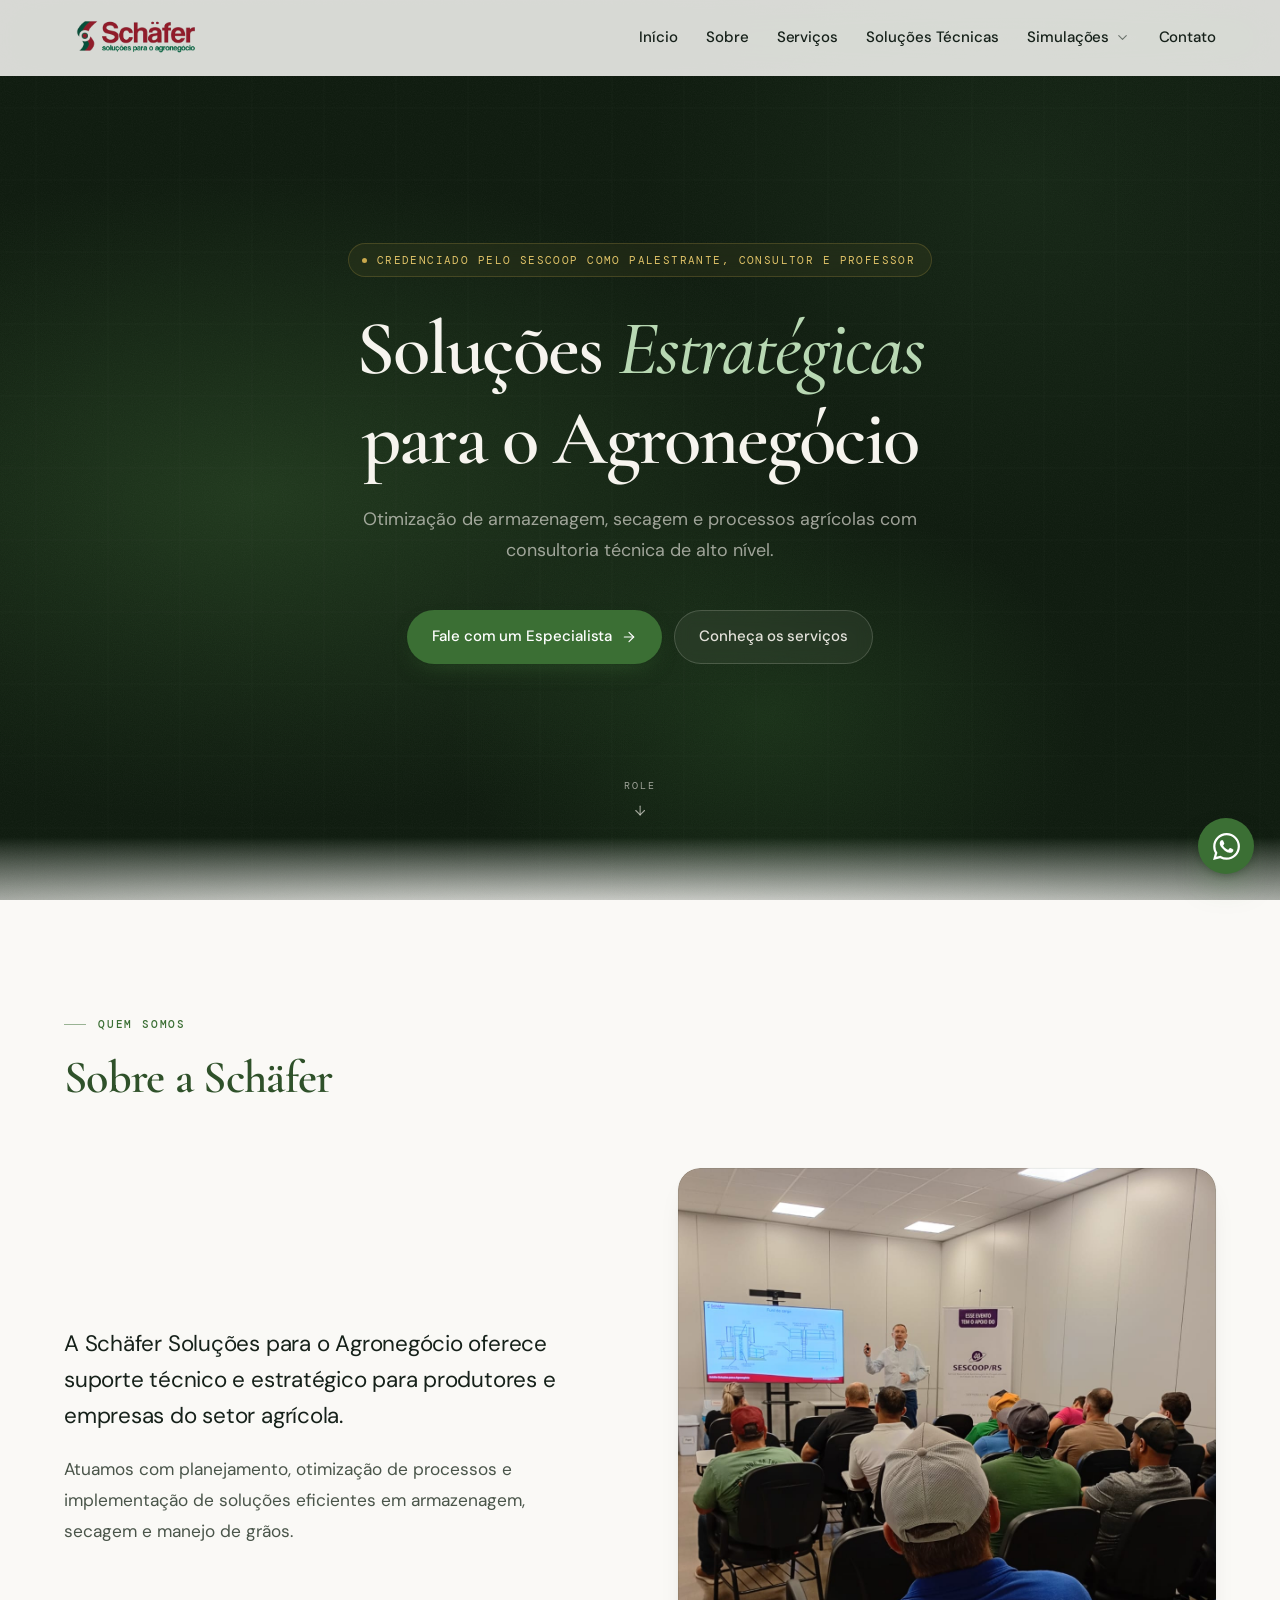
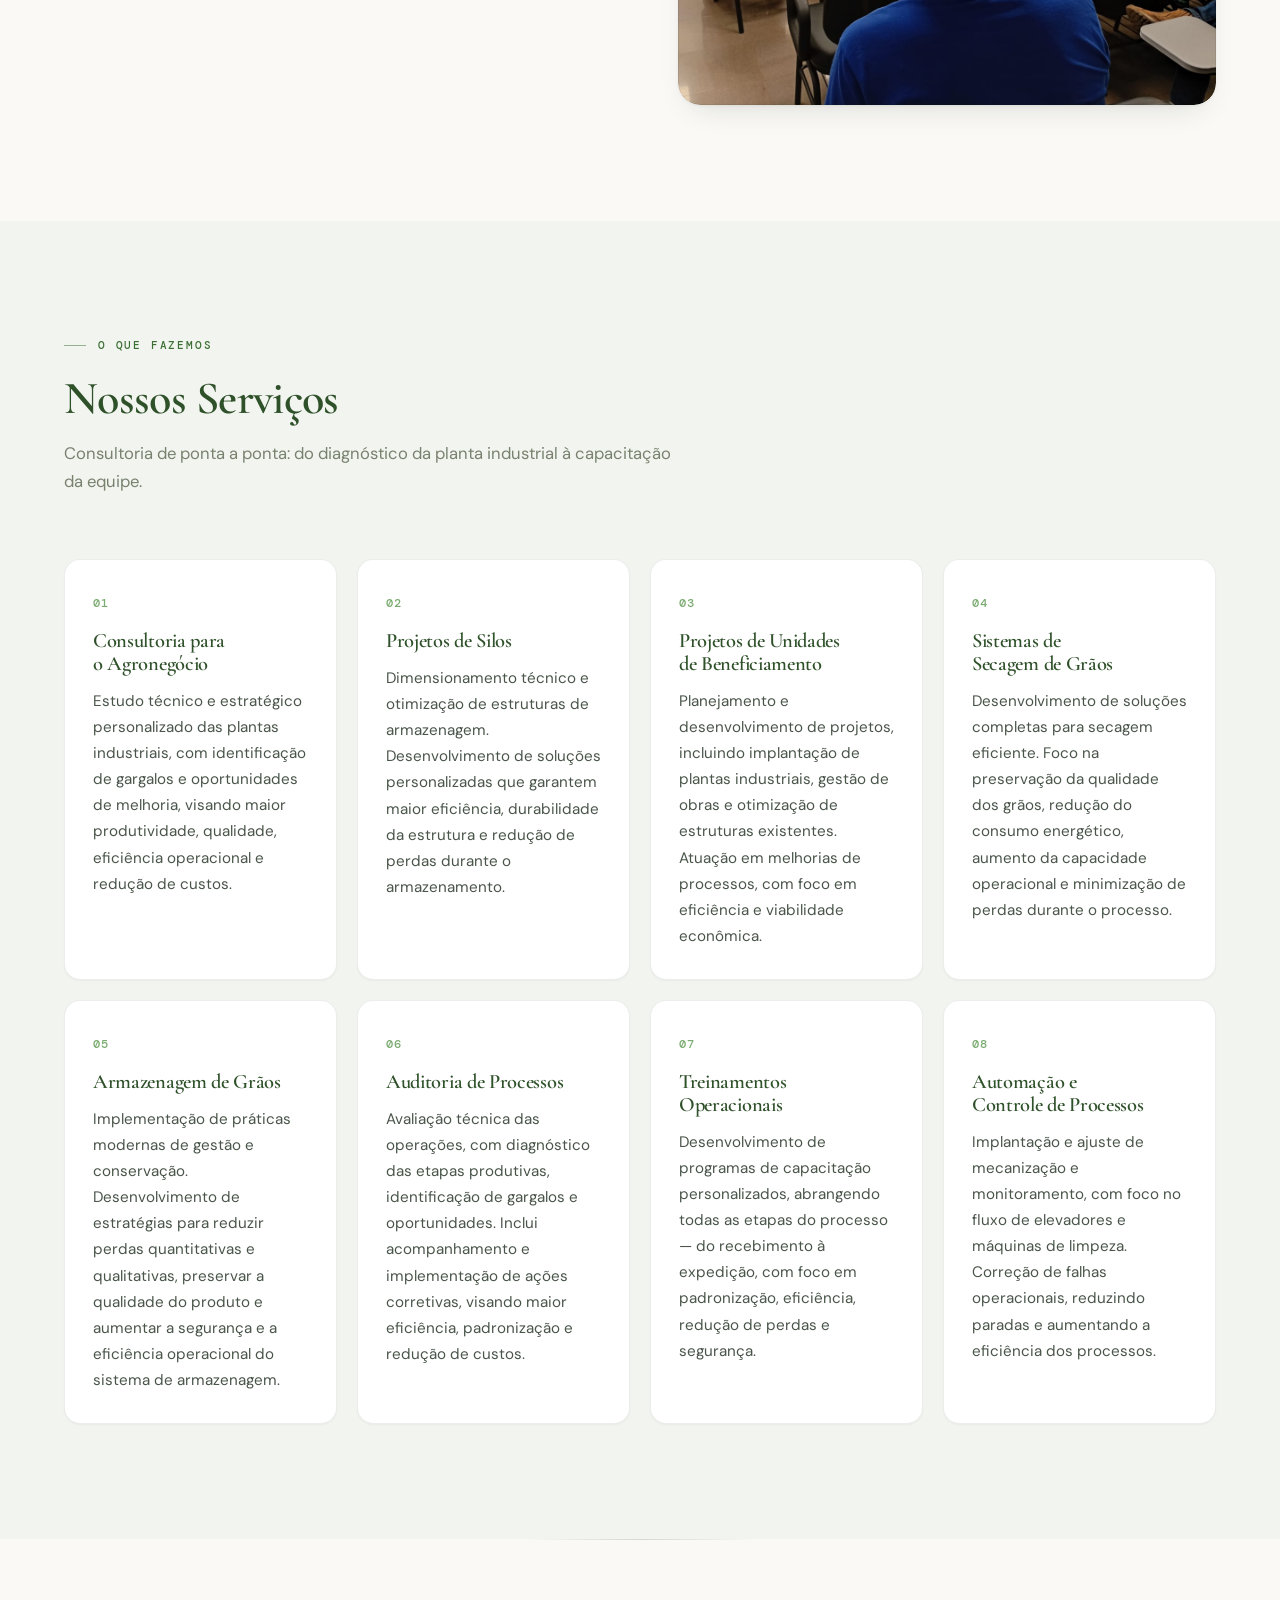
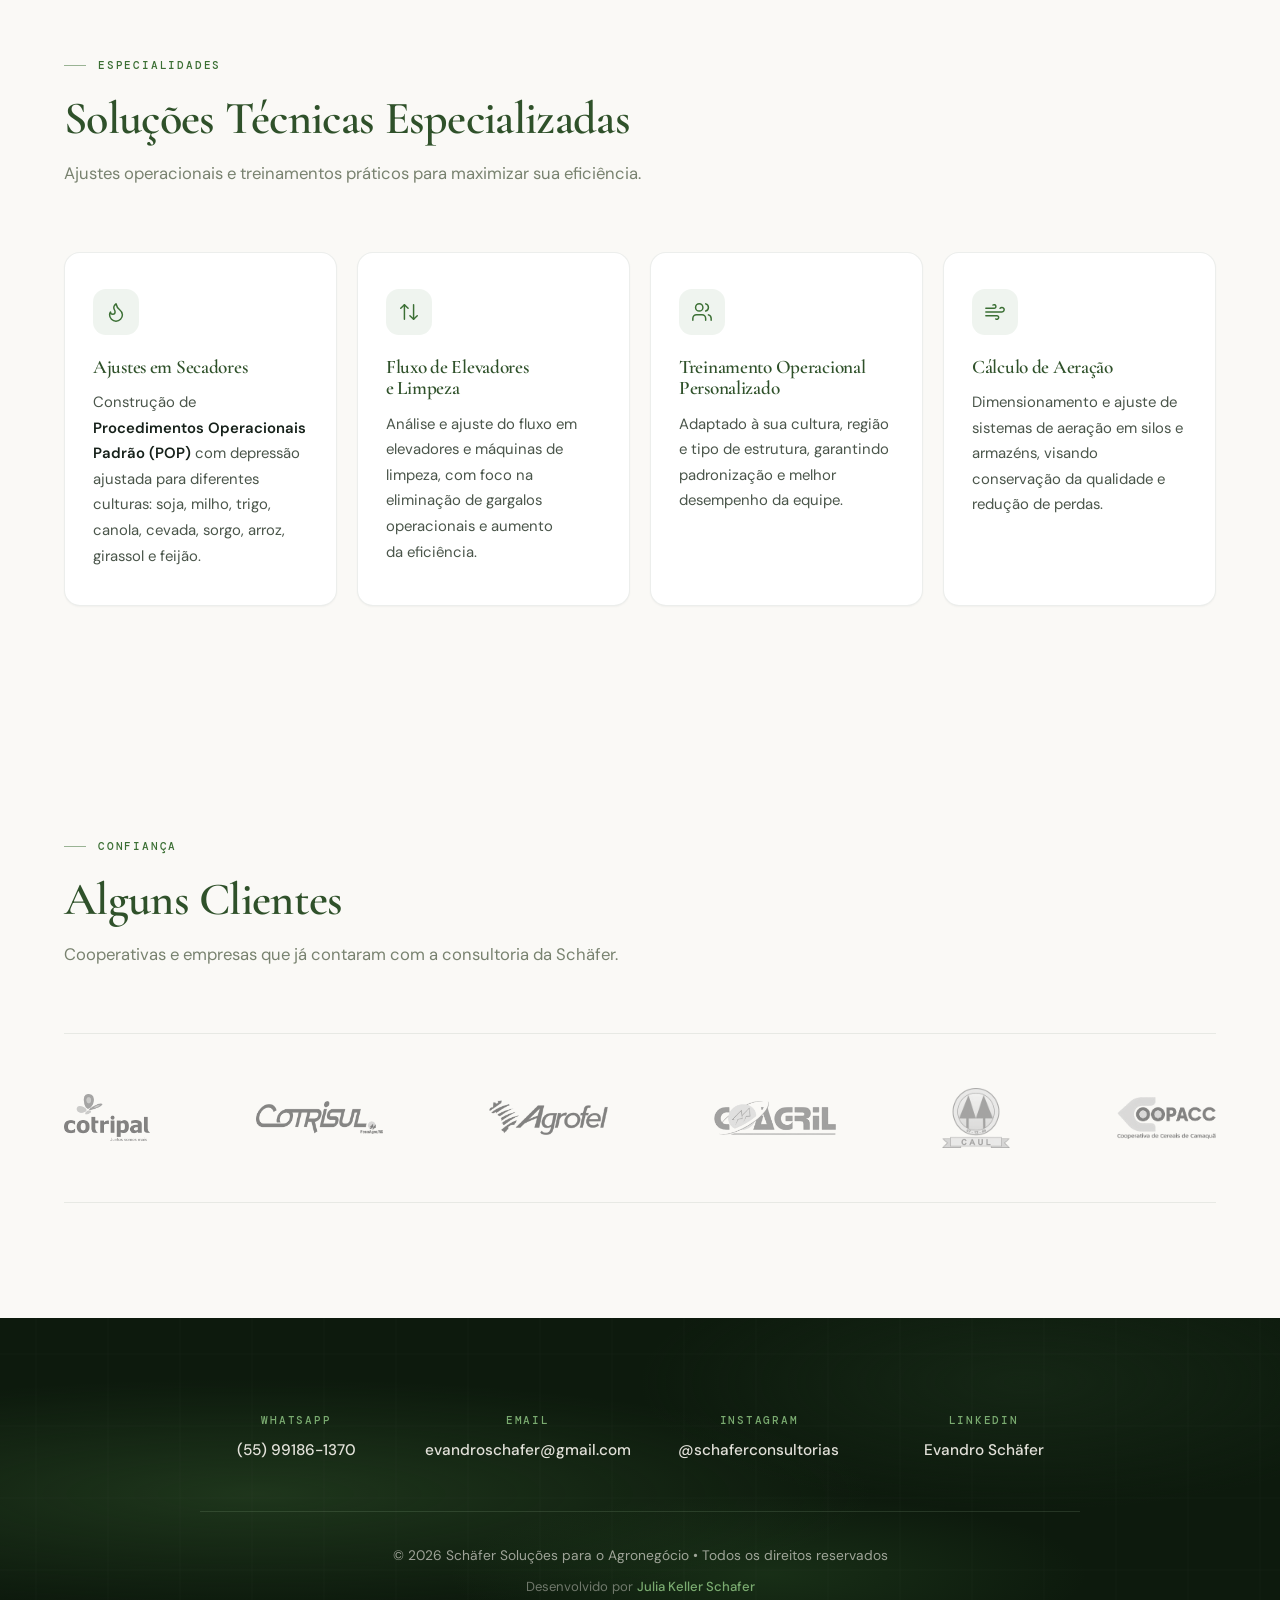
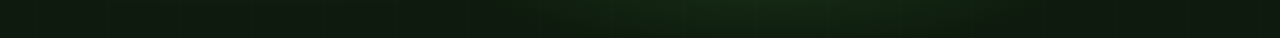
==== commit cd69fabe: "Remove agenda section from index.html Removed agenda section and related links from index.html." ====
--- a/index.html
+++ b/index.html
@@ -107,7 +107,7 @@
             </div>
             <!-- ===== /SIMULAÇÕES ===== -->
 
-            <a href="#agenda">Agenda</a>
+           
             <a href="#contato">Contato</a>
         </nav>
 
@@ -228,43 +228,6 @@
         </div>
     </section>
 
-    <!-- AGENDA -->
-    <section id="agenda" class="agenda-section">
-        <div class="agenda-container">
-            <div class="section-head">
-                <p class="eyebrow">Próximos eventos</p>
-                <h2>Agenda</h2>
-                <p class="agenda-subtitulo">Cursos e qualificações profissionais ministrados por Evandro Schäfer.</p>
-            </div>
-
-            <ul class="agenda-lista">
-                <li class="agenda-card">
-                    <div class="agenda-data">
-                        <span class="agenda-dia">15&#8202;–&#8202;16</span>
-                        <span class="agenda-mes">Set 2026</span>
-                    </div>
-
-                    <div class="agenda-info">
-                        <h3>Operação de Unidades de Beneficiamento e Armazenagem de Grãos</h3>
-
-                        <p class="agenda-meta">
-                            <span class="agenda-instrutor">Evandro Schäfer</span>
-                            <span class="agenda-realizacao">Realização <span class="badge-unijui">UNIJUÍ</span></span>
-                        </p>
-
-                        <div class="agenda-horarios">
-                            <span><svg class="ico" aria-hidden="true"><use href="#i-sun"></use></svg> Manhã 8h30 – 12h</span>
-                            <span><svg class="ico" aria-hidden="true"><use href="#i-sunset"></use></svg> Tarde 13h30 – 17h30</span>
-                        </div>
-                    </div>
-
-                    <a href="https://www.unijui.edu.br/estude/educacao-continuada/qualificacao-profissional/operaco-de-unidades-de-beneficiamento-e-armazenagem-de-gros-721" target="_blank" rel="noopener noreferrer" class="btn-msg agenda-cta">
-                        Inscreva-se
-                    </a>
-                </li>
-            </ul>
-        </div>
-    </section>
 
     <!-- CLIENTES -->
     <section id="clientes" class="clientes-section">
